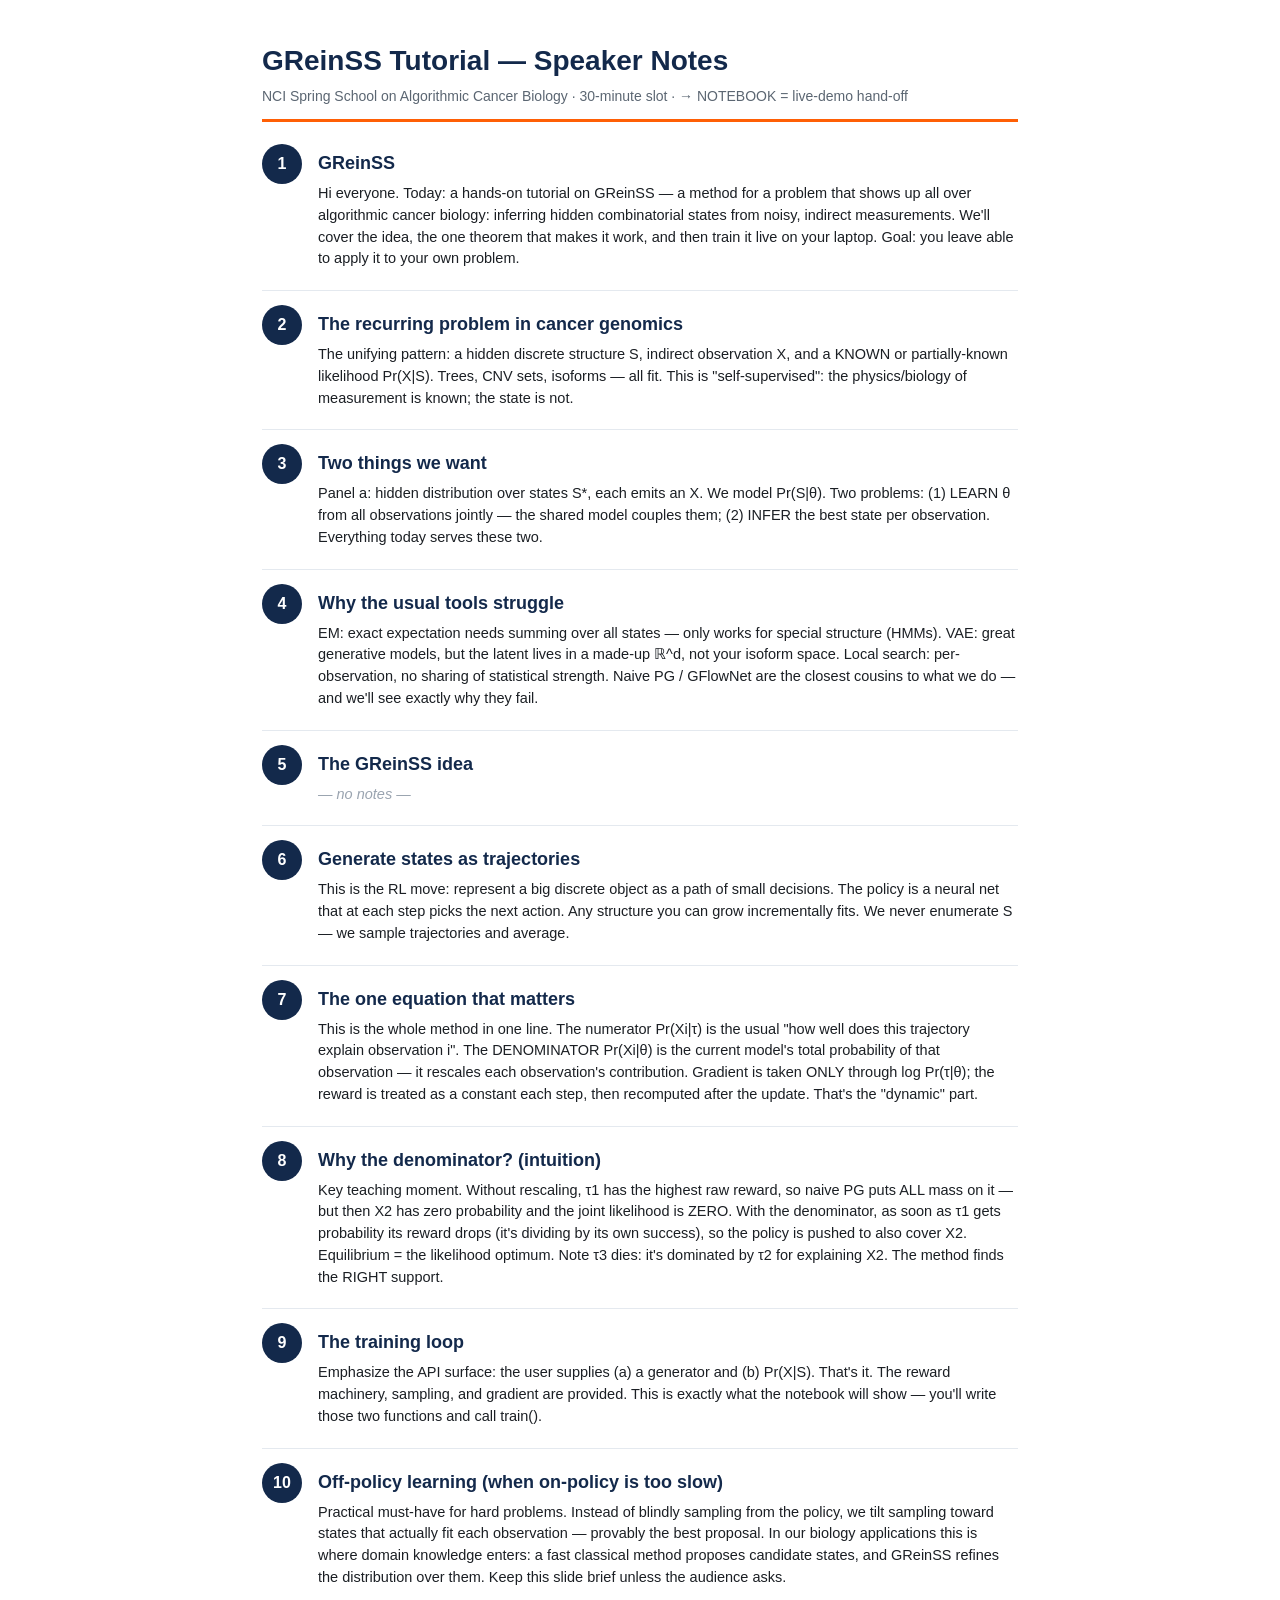
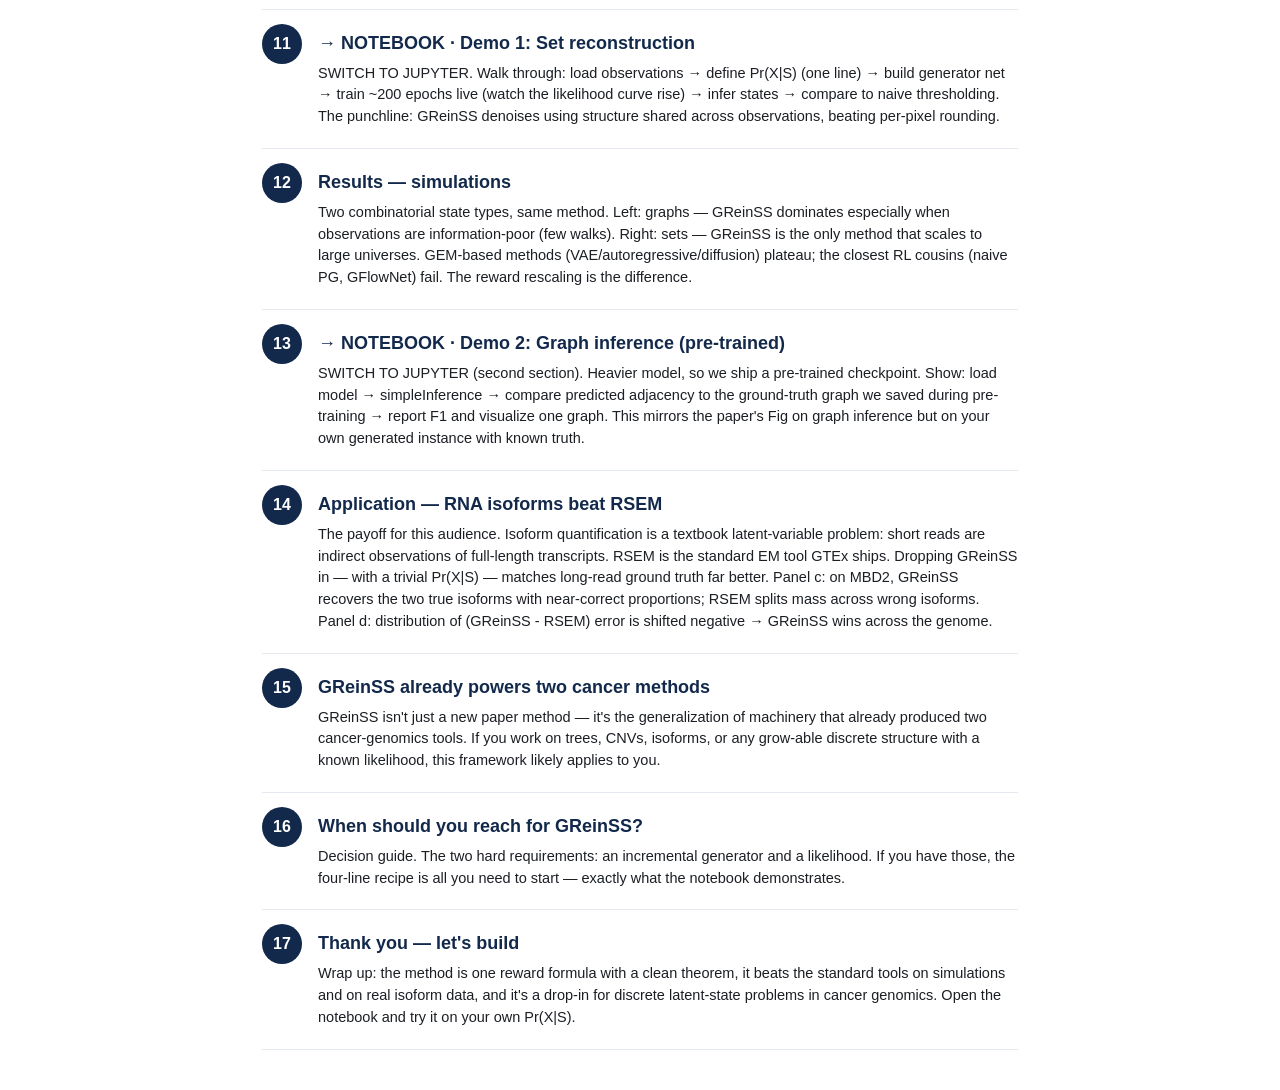
==== speaker-notes.html @ 7a519380 "GReinSS tutorial: slides, live notebook, and handout 30-minute tutorial for the NCI Spring School on" ====
<!doctype html><html lang="en"><head><meta charset="utf-8"><title>GReinSS Tutorial — Speaker Notes</title><style>:root{--blue:#13294B;--orange:#FF5F05;--muted:#5b6672;}*{box-sizing:border-box;}body{font-family:-apple-system,"Helvetica Neue",Arial,sans-serif;color:#1b1f24;max-width:820px;margin:0 auto;padding:40px 32px;line-height:1.5;}header{border-bottom:3px solid var(--orange);margin-bottom:8px;padding-bottom:12px;}header h1{color:var(--blue);margin:0 0 4px;font-size:28px;}header p{color:var(--muted);margin:0;font-size:14px;}.card{display:flex;gap:16px;padding:14px 0;border-bottom:1px solid #e4e9ef;break-inside:avoid;page-break-inside:avoid;}.num{flex:0 0 40px;height:40px;border-radius:50%;background:var(--blue);color:#fff;font-weight:700;display:flex;align-items:center;justify-content:center;}.body h2{color:var(--blue);font-size:18px;margin:6px 0;}.body p{margin:6px 0;font-size:14.5px;}.body p.none{color:#9aa4b0;font-style:italic;}@media print{body{max-width:none;}.num{-webkit-print-color-adjust:exact;print-color-adjust:exact;}}</style></head><body><header><h1>GReinSS Tutorial — Speaker Notes</h1><p>NCI Spring School on Algorithmic Cancer Biology · 30-minute slot · → NOTEBOOK = live-demo hand-off</p></header><section class="card"><div class="num">1</div><div class="body"><h2>GReinSS</h2><p>Hi everyone. Today: a hands-on tutorial on GReinSS — a method for a problem that shows up all over algorithmic cancer biology: inferring hidden combinatorial states from noisy, indirect measurements. We&#x27;ll cover the idea, the one theorem that makes it work, and then train it live on your laptop. Goal: you leave able to apply it to your own problem.</p></div></section><section class="card"><div class="num">2</div><div class="body"><h2>The recurring problem in cancer genomics</h2><p>The unifying pattern: a hidden discrete structure S, indirect observation X, and a KNOWN or partially-known likelihood Pr(X|S). Trees, CNV sets, isoforms — all fit. This is &quot;self-supervised&quot;: the physics/biology of measurement is known; the state is not.</p></div></section><section class="card"><div class="num">3</div><div class="body"><h2>Two things we want</h2><p>Panel a: hidden distribution over states S*, each emits an X. We model Pr(S|θ). Two problems: (1) LEARN θ from all observations jointly — the shared model couples them; (2) INFER the best state per observation. Everything today serves these two.</p></div></section><section class="card"><div class="num">4</div><div class="body"><h2>Why the usual tools struggle</h2><p>EM: exact expectation needs summing over all states — only works for special structure (HMMs). VAE: great generative models, but the latent lives in a made-up ℝ^d, not your isoform space. Local search: per-observation, no sharing of statistical strength. Naive PG / GFlowNet are the closest cousins to what we do — and we&#x27;ll see exactly why they fail.</p></div></section><section class="card"><div class="num">5</div><div class="body"><h2>The GReinSS idea</h2><p class="none">— no notes —</p></div></section><section class="card"><div class="num">6</div><div class="body"><h2>Generate states as trajectories</h2><p>This is the RL move: represent a big discrete object as a path of small decisions. The policy is a neural net that at each step picks the next action. Any structure you can grow incrementally fits. We never enumerate S — we sample trajectories and average.</p></div></section><section class="card"><div class="num">7</div><div class="body"><h2>The one equation that matters</h2><p>This is the whole method in one line. The numerator Pr(Xi|τ) is the usual &quot;how well does this trajectory explain observation i&quot;. The DENOMINATOR Pr(Xi|θ) is the current model&#x27;s total probability of that observation — it rescales each observation&#x27;s contribution. Gradient is taken ONLY through log Pr(τ|θ); the reward is treated as a constant each step, then recomputed after the update. That&#x27;s the &quot;dynamic&quot; part.</p></div></section><section class="card"><div class="num">8</div><div class="body"><h2>Why the denominator? (intuition)</h2><p>Key teaching moment. Without rescaling, τ1 has the highest raw reward, so naive PG puts ALL mass on it — but then X2 has zero probability and the joint likelihood is ZERO. With the denominator, as soon as τ1 gets probability its reward drops (it&#x27;s dividing by its own success), so the policy is pushed to also cover X2. Equilibrium = the likelihood optimum. Note τ3 dies: it&#x27;s dominated by τ2 for explaining X2. The method finds the RIGHT support.</p></div></section><section class="card"><div class="num">9</div><div class="body"><h2>The training loop</h2><p>Emphasize the API surface: the user supplies (a) a generator and (b) Pr(X|S). That&#x27;s it. The reward machinery, sampling, and gradient are provided. This is exactly what the notebook will show — you&#x27;ll write those two functions and call train().</p></div></section><section class="card"><div class="num">10</div><div class="body"><h2>Off-policy learning (when on-policy is too slow)</h2><p>Practical must-have for hard problems. Instead of blindly sampling from the policy, we tilt sampling toward states that actually fit each observation — provably the best proposal. In our biology applications this is where domain knowledge enters: a fast classical method proposes candidate states, and GReinSS refines the distribution over them. Keep this slide brief unless the audience asks.</p></div></section><section class="card"><div class="num">11</div><div class="body"><h2>→ NOTEBOOK · Demo 1: Set reconstruction</h2><p>SWITCH TO JUPYTER. Walk through: load observations → define Pr(X|S) (one line) → build generator net → train ~200 epochs live (watch the likelihood curve rise) → infer states → compare to naive thresholding. The punchline: GReinSS denoises using structure shared across observations, beating per-pixel rounding.</p></div></section><section class="card"><div class="num">12</div><div class="body"><h2>Results — simulations</h2><p>Two combinatorial state types, same method. Left: graphs — GReinSS dominates especially when observations are information-poor (few walks). Right: sets — GReinSS is the only method that scales to large universes. GEM-based methods (VAE/autoregressive/diffusion) plateau; the closest RL cousins (naive PG, GFlowNet) fail. The reward rescaling is the difference.</p></div></section><section class="card"><div class="num">13</div><div class="body"><h2>→ NOTEBOOK · Demo 2: Graph inference (pre-trained)</h2><p>SWITCH TO JUPYTER (second section). Heavier model, so we ship a pre-trained checkpoint. Show: load model → simpleInference → compare predicted adjacency to the ground-truth graph we saved during pre-training → report F1 and visualize one graph. This mirrors the paper&#x27;s Fig on graph inference but on your own generated instance with known truth.</p></div></section><section class="card"><div class="num">14</div><div class="body"><h2>Application — RNA isoforms beat RSEM</h2><p>The payoff for this audience. Isoform quantification is a textbook latent-variable problem: short reads are indirect observations of full-length transcripts. RSEM is the standard EM tool GTEx ships. Dropping GReinSS in — with a trivial Pr(X|S) — matches long-read ground truth far better. Panel c: on MBD2, GReinSS recovers the two true isoforms with near-correct proportions; RSEM splits mass across wrong isoforms. Panel d: distribution of (GReinSS - RSEM) error is shifted negative → GReinSS wins across the genome.</p></div></section><section class="card"><div class="num">15</div><div class="body"><h2>GReinSS already powers two cancer methods</h2><p>GReinSS isn&#x27;t just a new paper method — it&#x27;s the generalization of machinery that already produced two cancer-genomics tools. If you work on trees, CNVs, isoforms, or any grow-able discrete structure with a known likelihood, this framework likely applies to you.</p></div></section><section class="card"><div class="num">16</div><div class="body"><h2>When should you reach for GReinSS?</h2><p>Decision guide. The two hard requirements: an incremental generator and a likelihood. If you have those, the four-line recipe is all you need to start — exactly what the notebook demonstrates.</p></div></section><section class="card"><div class="num">17</div><div class="body"><h2>Thank you — let&#x27;s build</h2><p>Wrap up: the method is one reward formula with a clean theorem, it beats the standard tools on simulations and on real isoform data, and it&#x27;s a drop-in for discrete latent-state problems in cancer genomics. Open the notebook and try it on your own Pr(X|S).</p></div></section></body></html>
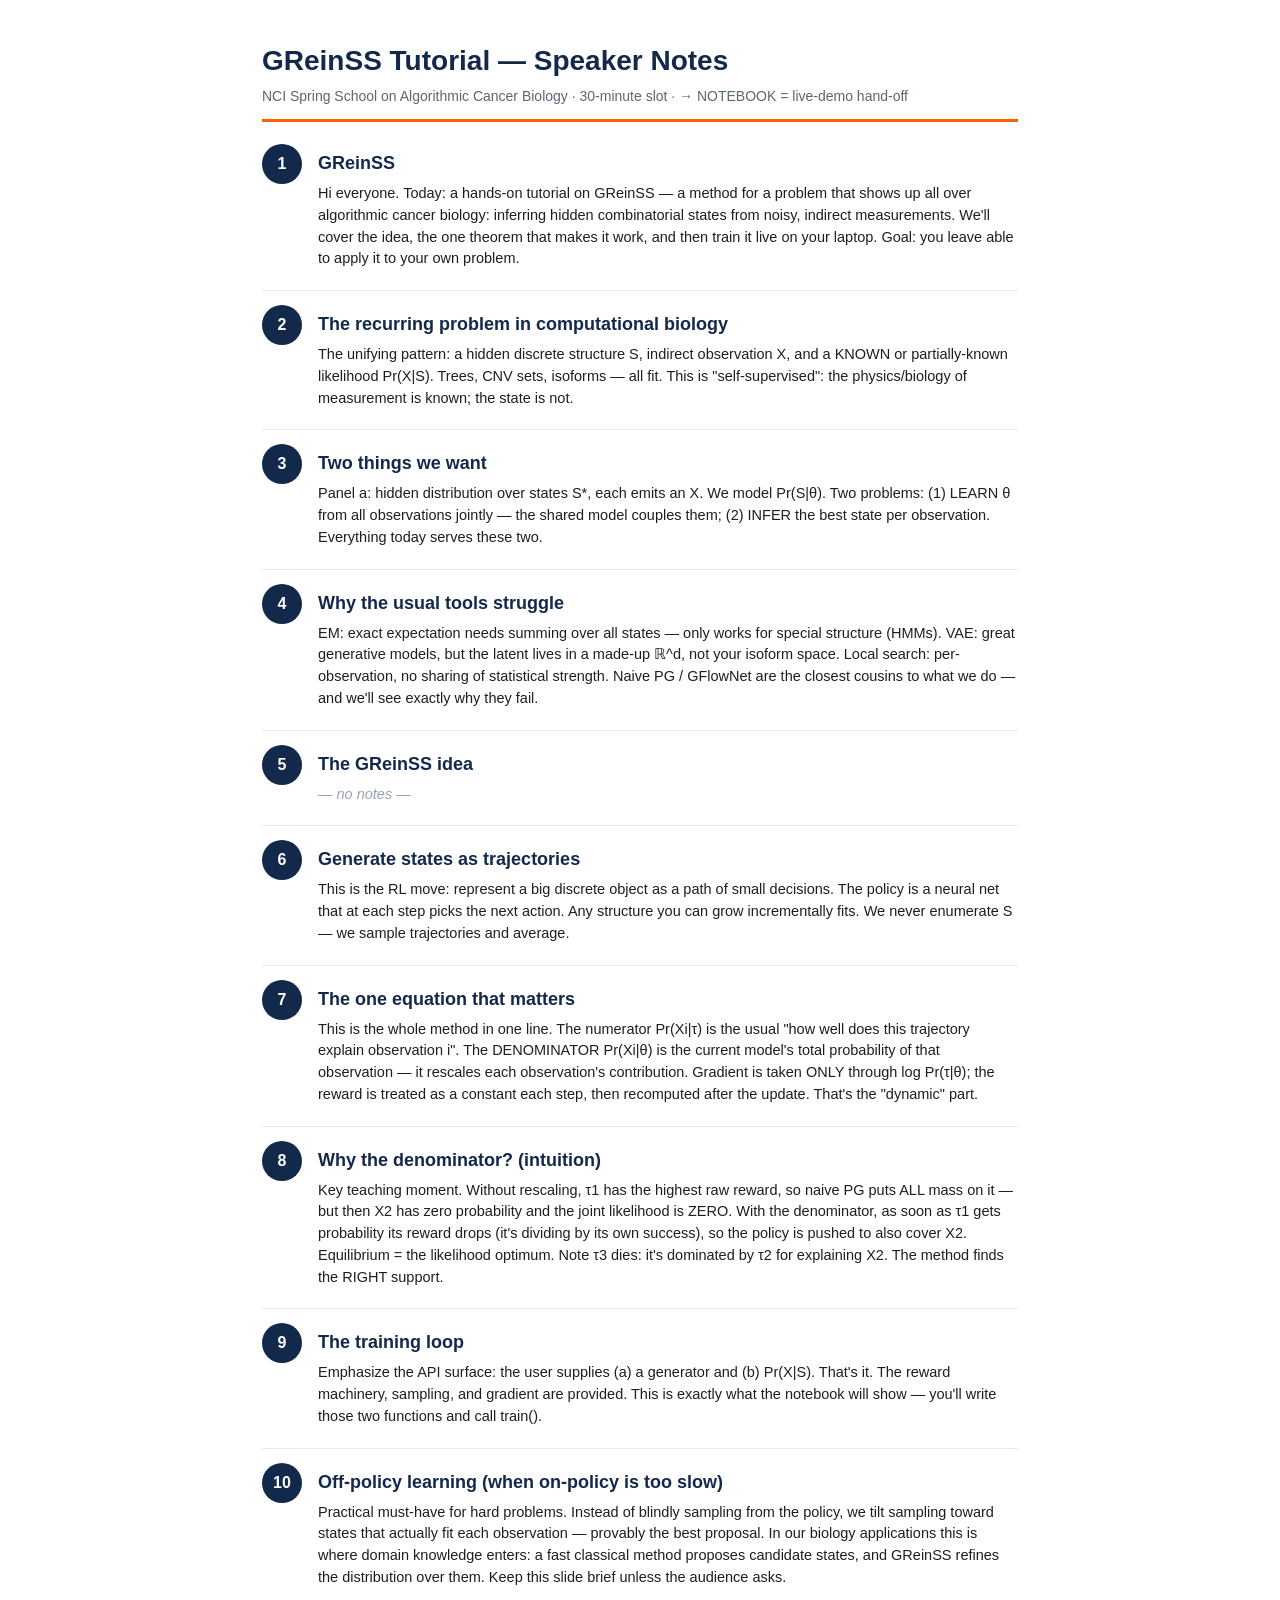
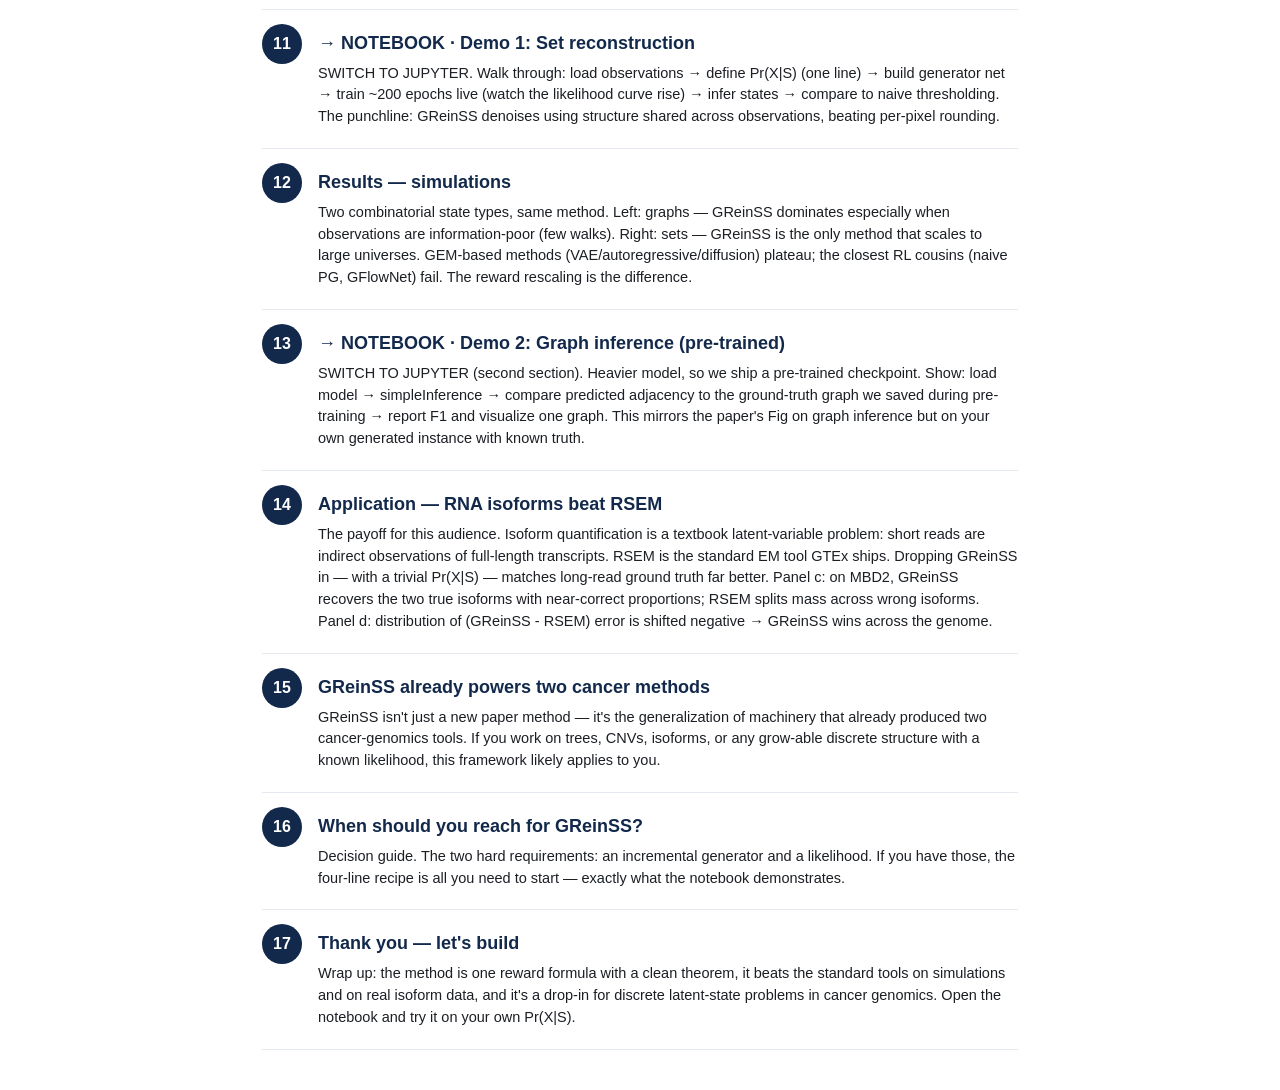
==== commit 3f0b275b: "Reframe slide 2 title: cancer genomics -> computational biology Co-Authored-By: Claude Opus 4.8 (1M " ====
--- a/speaker-notes.html
+++ b/speaker-notes.html
@@ -1 +1 @@
-<!doctype html><html lang="en"><head><meta charset="utf-8"><title>GReinSS Tutorial — Speaker Notes</title><style>:root{--blue:#13294B;--orange:#FF5F05;--muted:#5b6672;}*{box-sizing:border-box;}body{font-family:-apple-system,"Helvetica Neue",Arial,sans-serif;color:#1b1f24;max-width:820px;margin:0 auto;padding:40px 32px;line-height:1.5;}header{border-bottom:3px solid var(--orange);margin-bottom:8px;padding-bottom:12px;}header h1{color:var(--blue);margin:0 0 4px;font-size:28px;}header p{color:var(--muted);margin:0;font-size:14px;}.card{display:flex;gap:16px;padding:14px 0;border-bottom:1px solid #e4e9ef;break-inside:avoid;page-break-inside:avoid;}.num{flex:0 0 40px;height:40px;border-radius:50%;background:var(--blue);color:#fff;font-weight:700;display:flex;align-items:center;justify-content:center;}.body h2{color:var(--blue);font-size:18px;margin:6px 0;}.body p{margin:6px 0;font-size:14.5px;}.body p.none{color:#9aa4b0;font-style:italic;}@media print{body{max-width:none;}.num{-webkit-print-color-adjust:exact;print-color-adjust:exact;}}</style></head><body><header><h1>GReinSS Tutorial — Speaker Notes</h1><p>NCI Spring School on Algorithmic Cancer Biology · 30-minute slot · → NOTEBOOK = live-demo hand-off</p></header><section class="card"><div class="num">1</div><div class="body"><h2>GReinSS</h2><p>Hi everyone. Today: a hands-on tutorial on GReinSS — a method for a problem that shows up all over algorithmic cancer biology: inferring hidden combinatorial states from noisy, indirect measurements. We&#x27;ll cover the idea, the one theorem that makes it work, and then train it live on your laptop. Goal: you leave able to apply it to your own problem.</p></div></section><section class="card"><div class="num">2</div><div class="body"><h2>The recurring problem in cancer genomics</h2><p>The unifying pattern: a hidden discrete structure S, indirect observation X, and a KNOWN or partially-known likelihood Pr(X|S). Trees, CNV sets, isoforms — all fit. This is &quot;self-supervised&quot;: the physics/biology of measurement is known; the state is not.</p></div></section><section class="card"><div class="num">3</div><div class="body"><h2>Two things we want</h2><p>Panel a: hidden distribution over states S*, each emits an X. We model Pr(S|θ). Two problems: (1) LEARN θ from all observations jointly — the shared model couples them; (2) INFER the best state per observation. Everything today serves these two.</p></div></section><section class="card"><div class="num">4</div><div class="body"><h2>Why the usual tools struggle</h2><p>EM: exact expectation needs summing over all states — only works for special structure (HMMs). VAE: great generative models, but the latent lives in a made-up ℝ^d, not your isoform space. Local search: per-observation, no sharing of statistical strength. Naive PG / GFlowNet are the closest cousins to what we do — and we&#x27;ll see exactly why they fail.</p></div></section><section class="card"><div class="num">5</div><div class="body"><h2>The GReinSS idea</h2><p class="none">— no notes —</p></div></section><section class="card"><div class="num">6</div><div class="body"><h2>Generate states as trajectories</h2><p>This is the RL move: represent a big discrete object as a path of small decisions. The policy is a neural net that at each step picks the next action. Any structure you can grow incrementally fits. We never enumerate S — we sample trajectories and average.</p></div></section><section class="card"><div class="num">7</div><div class="body"><h2>The one equation that matters</h2><p>This is the whole method in one line. The numerator Pr(Xi|τ) is the usual &quot;how well does this trajectory explain observation i&quot;. The DENOMINATOR Pr(Xi|θ) is the current model&#x27;s total probability of that observation — it rescales each observation&#x27;s contribution. Gradient is taken ONLY through log Pr(τ|θ); the reward is treated as a constant each step, then recomputed after the update. That&#x27;s the &quot;dynamic&quot; part.</p></div></section><section class="card"><div class="num">8</div><div class="body"><h2>Why the denominator? (intuition)</h2><p>Key teaching moment. Without rescaling, τ1 has the highest raw reward, so naive PG puts ALL mass on it — but then X2 has zero probability and the joint likelihood is ZERO. With the denominator, as soon as τ1 gets probability its reward drops (it&#x27;s dividing by its own success), so the policy is pushed to also cover X2. Equilibrium = the likelihood optimum. Note τ3 dies: it&#x27;s dominated by τ2 for explaining X2. The method finds the RIGHT support.</p></div></section><section class="card"><div class="num">9</div><div class="body"><h2>The training loop</h2><p>Emphasize the API surface: the user supplies (a) a generator and (b) Pr(X|S). That&#x27;s it. The reward machinery, sampling, and gradient are provided. This is exactly what the notebook will show — you&#x27;ll write those two functions and call train().</p></div></section><section class="card"><div class="num">10</div><div class="body"><h2>Off-policy learning (when on-policy is too slow)</h2><p>Practical must-have for hard problems. Instead of blindly sampling from the policy, we tilt sampling toward states that actually fit each observation — provably the best proposal. In our biology applications this is where domain knowledge enters: a fast classical method proposes candidate states, and GReinSS refines the distribution over them. Keep this slide brief unless the audience asks.</p></div></section><section class="card"><div class="num">11</div><div class="body"><h2>→ NOTEBOOK · Demo 1: Set reconstruction</h2><p>SWITCH TO JUPYTER. Walk through: load observations → define Pr(X|S) (one line) → build generator net → train ~200 epochs live (watch the likelihood curve rise) → infer states → compare to naive thresholding. The punchline: GReinSS denoises using structure shared across observations, beating per-pixel rounding.</p></div></section><section class="card"><div class="num">12</div><div class="body"><h2>Results — simulations</h2><p>Two combinatorial state types, same method. Left: graphs — GReinSS dominates especially when observations are information-poor (few walks). Right: sets — GReinSS is the only method that scales to large universes. GEM-based methods (VAE/autoregressive/diffusion) plateau; the closest RL cousins (naive PG, GFlowNet) fail. The reward rescaling is the difference.</p></div></section><section class="card"><div class="num">13</div><div class="body"><h2>→ NOTEBOOK · Demo 2: Graph inference (pre-trained)</h2><p>SWITCH TO JUPYTER (second section). Heavier model, so we ship a pre-trained checkpoint. Show: load model → simpleInference → compare predicted adjacency to the ground-truth graph we saved during pre-training → report F1 and visualize one graph. This mirrors the paper&#x27;s Fig on graph inference but on your own generated instance with known truth.</p></div></section><section class="card"><div class="num">14</div><div class="body"><h2>Application — RNA isoforms beat RSEM</h2><p>The payoff for this audience. Isoform quantification is a textbook latent-variable problem: short reads are indirect observations of full-length transcripts. RSEM is the standard EM tool GTEx ships. Dropping GReinSS in — with a trivial Pr(X|S) — matches long-read ground truth far better. Panel c: on MBD2, GReinSS recovers the two true isoforms with near-correct proportions; RSEM splits mass across wrong isoforms. Panel d: distribution of (GReinSS - RSEM) error is shifted negative → GReinSS wins across the genome.</p></div></section><section class="card"><div class="num">15</div><div class="body"><h2>GReinSS already powers two cancer methods</h2><p>GReinSS isn&#x27;t just a new paper method — it&#x27;s the generalization of machinery that already produced two cancer-genomics tools. If you work on trees, CNVs, isoforms, or any grow-able discrete structure with a known likelihood, this framework likely applies to you.</p></div></section><section class="card"><div class="num">16</div><div class="body"><h2>When should you reach for GReinSS?</h2><p>Decision guide. The two hard requirements: an incremental generator and a likelihood. If you have those, the four-line recipe is all you need to start — exactly what the notebook demonstrates.</p></div></section><section class="card"><div class="num">17</div><div class="body"><h2>Thank you — let&#x27;s build</h2><p>Wrap up: the method is one reward formula with a clean theorem, it beats the standard tools on simulations and on real isoform data, and it&#x27;s a drop-in for discrete latent-state problems in cancer genomics. Open the notebook and try it on your own Pr(X|S).</p></div></section></body></html>+<!doctype html><html lang="en"><head><meta charset="utf-8"><title>GReinSS Tutorial — Speaker Notes</title><style>:root{--blue:#13294B;--orange:#FF5F05;--muted:#5b6672;}*{box-sizing:border-box;}body{font-family:-apple-system,"Helvetica Neue",Arial,sans-serif;color:#1b1f24;max-width:820px;margin:0 auto;padding:40px 32px;line-height:1.5;}header{border-bottom:3px solid var(--orange);margin-bottom:8px;padding-bottom:12px;}header h1{color:var(--blue);margin:0 0 4px;font-size:28px;}header p{color:var(--muted);margin:0;font-size:14px;}.card{display:flex;gap:16px;padding:14px 0;border-bottom:1px solid #e4e9ef;break-inside:avoid;page-break-inside:avoid;}.num{flex:0 0 40px;height:40px;border-radius:50%;background:var(--blue);color:#fff;font-weight:700;display:flex;align-items:center;justify-content:center;}.body h2{color:var(--blue);font-size:18px;margin:6px 0;}.body p{margin:6px 0;font-size:14.5px;}.body p.none{color:#9aa4b0;font-style:italic;}@media print{body{max-width:none;}.num{-webkit-print-color-adjust:exact;print-color-adjust:exact;}}</style></head><body><header><h1>GReinSS Tutorial — Speaker Notes</h1><p>NCI Spring School on Algorithmic Cancer Biology · 30-minute slot · → NOTEBOOK = live-demo hand-off</p></header><section class="card"><div class="num">1</div><div class="body"><h2>GReinSS</h2><p>Hi everyone. Today: a hands-on tutorial on GReinSS — a method for a problem that shows up all over algorithmic cancer biology: inferring hidden combinatorial states from noisy, indirect measurements. We&#x27;ll cover the idea, the one theorem that makes it work, and then train it live on your laptop. Goal: you leave able to apply it to your own problem.</p></div></section><section class="card"><div class="num">2</div><div class="body"><h2>The recurring problem in computational biology</h2><p>The unifying pattern: a hidden discrete structure S, indirect observation X, and a KNOWN or partially-known likelihood Pr(X|S). Trees, CNV sets, isoforms — all fit. This is &quot;self-supervised&quot;: the physics/biology of measurement is known; the state is not.</p></div></section><section class="card"><div class="num">3</div><div class="body"><h2>Two things we want</h2><p>Panel a: hidden distribution over states S*, each emits an X. We model Pr(S|θ). Two problems: (1) LEARN θ from all observations jointly — the shared model couples them; (2) INFER the best state per observation. Everything today serves these two.</p></div></section><section class="card"><div class="num">4</div><div class="body"><h2>Why the usual tools struggle</h2><p>EM: exact expectation needs summing over all states — only works for special structure (HMMs). VAE: great generative models, but the latent lives in a made-up ℝ^d, not your isoform space. Local search: per-observation, no sharing of statistical strength. Naive PG / GFlowNet are the closest cousins to what we do — and we&#x27;ll see exactly why they fail.</p></div></section><section class="card"><div class="num">5</div><div class="body"><h2>The GReinSS idea</h2><p class="none">— no notes —</p></div></section><section class="card"><div class="num">6</div><div class="body"><h2>Generate states as trajectories</h2><p>This is the RL move: represent a big discrete object as a path of small decisions. The policy is a neural net that at each step picks the next action. Any structure you can grow incrementally fits. We never enumerate S — we sample trajectories and average.</p></div></section><section class="card"><div class="num">7</div><div class="body"><h2>The one equation that matters</h2><p>This is the whole method in one line. The numerator Pr(Xi|τ) is the usual &quot;how well does this trajectory explain observation i&quot;. The DENOMINATOR Pr(Xi|θ) is the current model&#x27;s total probability of that observation — it rescales each observation&#x27;s contribution. Gradient is taken ONLY through log Pr(τ|θ); the reward is treated as a constant each step, then recomputed after the update. That&#x27;s the &quot;dynamic&quot; part.</p></div></section><section class="card"><div class="num">8</div><div class="body"><h2>Why the denominator? (intuition)</h2><p>Key teaching moment. Without rescaling, τ1 has the highest raw reward, so naive PG puts ALL mass on it — but then X2 has zero probability and the joint likelihood is ZERO. With the denominator, as soon as τ1 gets probability its reward drops (it&#x27;s dividing by its own success), so the policy is pushed to also cover X2. Equilibrium = the likelihood optimum. Note τ3 dies: it&#x27;s dominated by τ2 for explaining X2. The method finds the RIGHT support.</p></div></section><section class="card"><div class="num">9</div><div class="body"><h2>The training loop</h2><p>Emphasize the API surface: the user supplies (a) a generator and (b) Pr(X|S). That&#x27;s it. The reward machinery, sampling, and gradient are provided. This is exactly what the notebook will show — you&#x27;ll write those two functions and call train().</p></div></section><section class="card"><div class="num">10</div><div class="body"><h2>Off-policy learning (when on-policy is too slow)</h2><p>Practical must-have for hard problems. Instead of blindly sampling from the policy, we tilt sampling toward states that actually fit each observation — provably the best proposal. In our biology applications this is where domain knowledge enters: a fast classical method proposes candidate states, and GReinSS refines the distribution over them. Keep this slide brief unless the audience asks.</p></div></section><section class="card"><div class="num">11</div><div class="body"><h2>→ NOTEBOOK · Demo 1: Set reconstruction</h2><p>SWITCH TO JUPYTER. Walk through: load observations → define Pr(X|S) (one line) → build generator net → train ~200 epochs live (watch the likelihood curve rise) → infer states → compare to naive thresholding. The punchline: GReinSS denoises using structure shared across observations, beating per-pixel rounding.</p></div></section><section class="card"><div class="num">12</div><div class="body"><h2>Results — simulations</h2><p>Two combinatorial state types, same method. Left: graphs — GReinSS dominates especially when observations are information-poor (few walks). Right: sets — GReinSS is the only method that scales to large universes. GEM-based methods (VAE/autoregressive/diffusion) plateau; the closest RL cousins (naive PG, GFlowNet) fail. The reward rescaling is the difference.</p></div></section><section class="card"><div class="num">13</div><div class="body"><h2>→ NOTEBOOK · Demo 2: Graph inference (pre-trained)</h2><p>SWITCH TO JUPYTER (second section). Heavier model, so we ship a pre-trained checkpoint. Show: load model → simpleInference → compare predicted adjacency to the ground-truth graph we saved during pre-training → report F1 and visualize one graph. This mirrors the paper&#x27;s Fig on graph inference but on your own generated instance with known truth.</p></div></section><section class="card"><div class="num">14</div><div class="body"><h2>Application — RNA isoforms beat RSEM</h2><p>The payoff for this audience. Isoform quantification is a textbook latent-variable problem: short reads are indirect observations of full-length transcripts. RSEM is the standard EM tool GTEx ships. Dropping GReinSS in — with a trivial Pr(X|S) — matches long-read ground truth far better. Panel c: on MBD2, GReinSS recovers the two true isoforms with near-correct proportions; RSEM splits mass across wrong isoforms. Panel d: distribution of (GReinSS - RSEM) error is shifted negative → GReinSS wins across the genome.</p></div></section><section class="card"><div class="num">15</div><div class="body"><h2>GReinSS already powers two cancer methods</h2><p>GReinSS isn&#x27;t just a new paper method — it&#x27;s the generalization of machinery that already produced two cancer-genomics tools. If you work on trees, CNVs, isoforms, or any grow-able discrete structure with a known likelihood, this framework likely applies to you.</p></div></section><section class="card"><div class="num">16</div><div class="body"><h2>When should you reach for GReinSS?</h2><p>Decision guide. The two hard requirements: an incremental generator and a likelihood. If you have those, the four-line recipe is all you need to start — exactly what the notebook demonstrates.</p></div></section><section class="card"><div class="num">17</div><div class="body"><h2>Thank you — let&#x27;s build</h2><p>Wrap up: the method is one reward formula with a clean theorem, it beats the standard tools on simulations and on real isoform data, and it&#x27;s a drop-in for discrete latent-state problems in cancer genomics. Open the notebook and try it on your own Pr(X|S).</p></div></section></body></html>
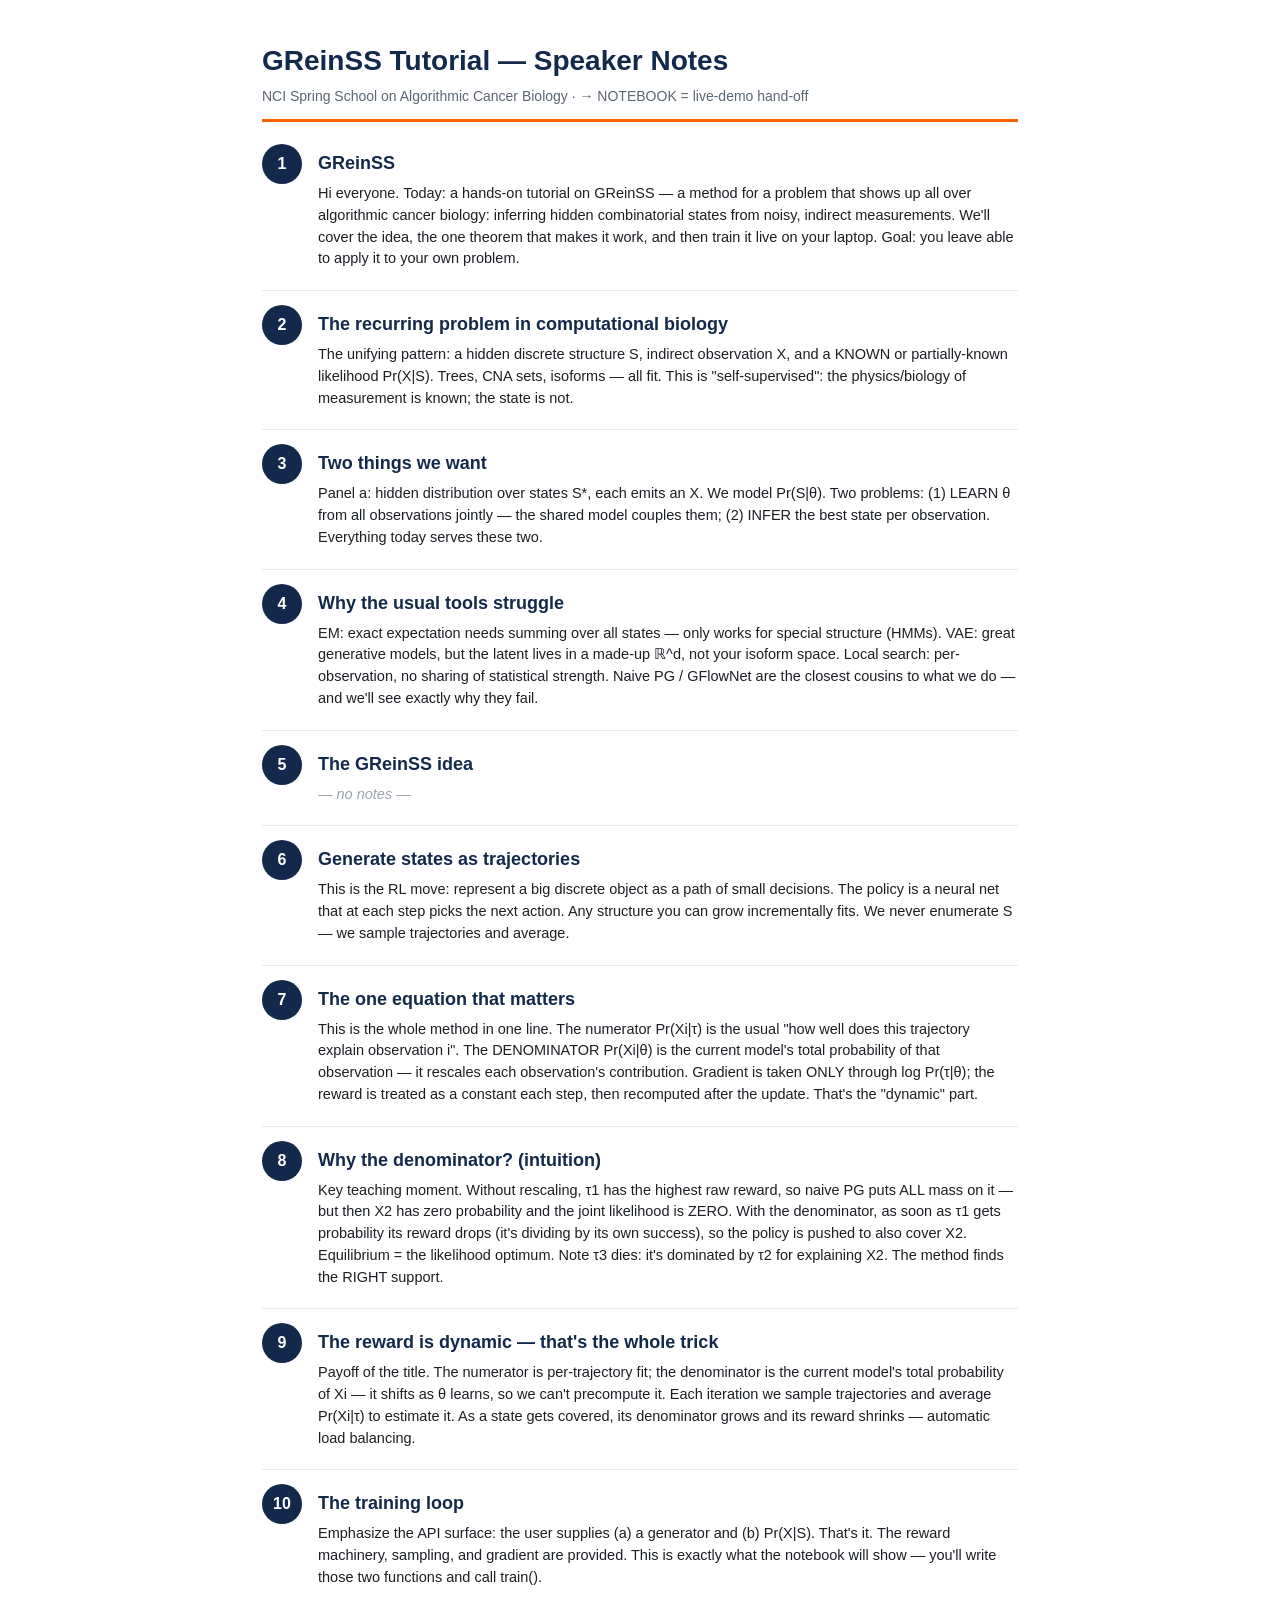
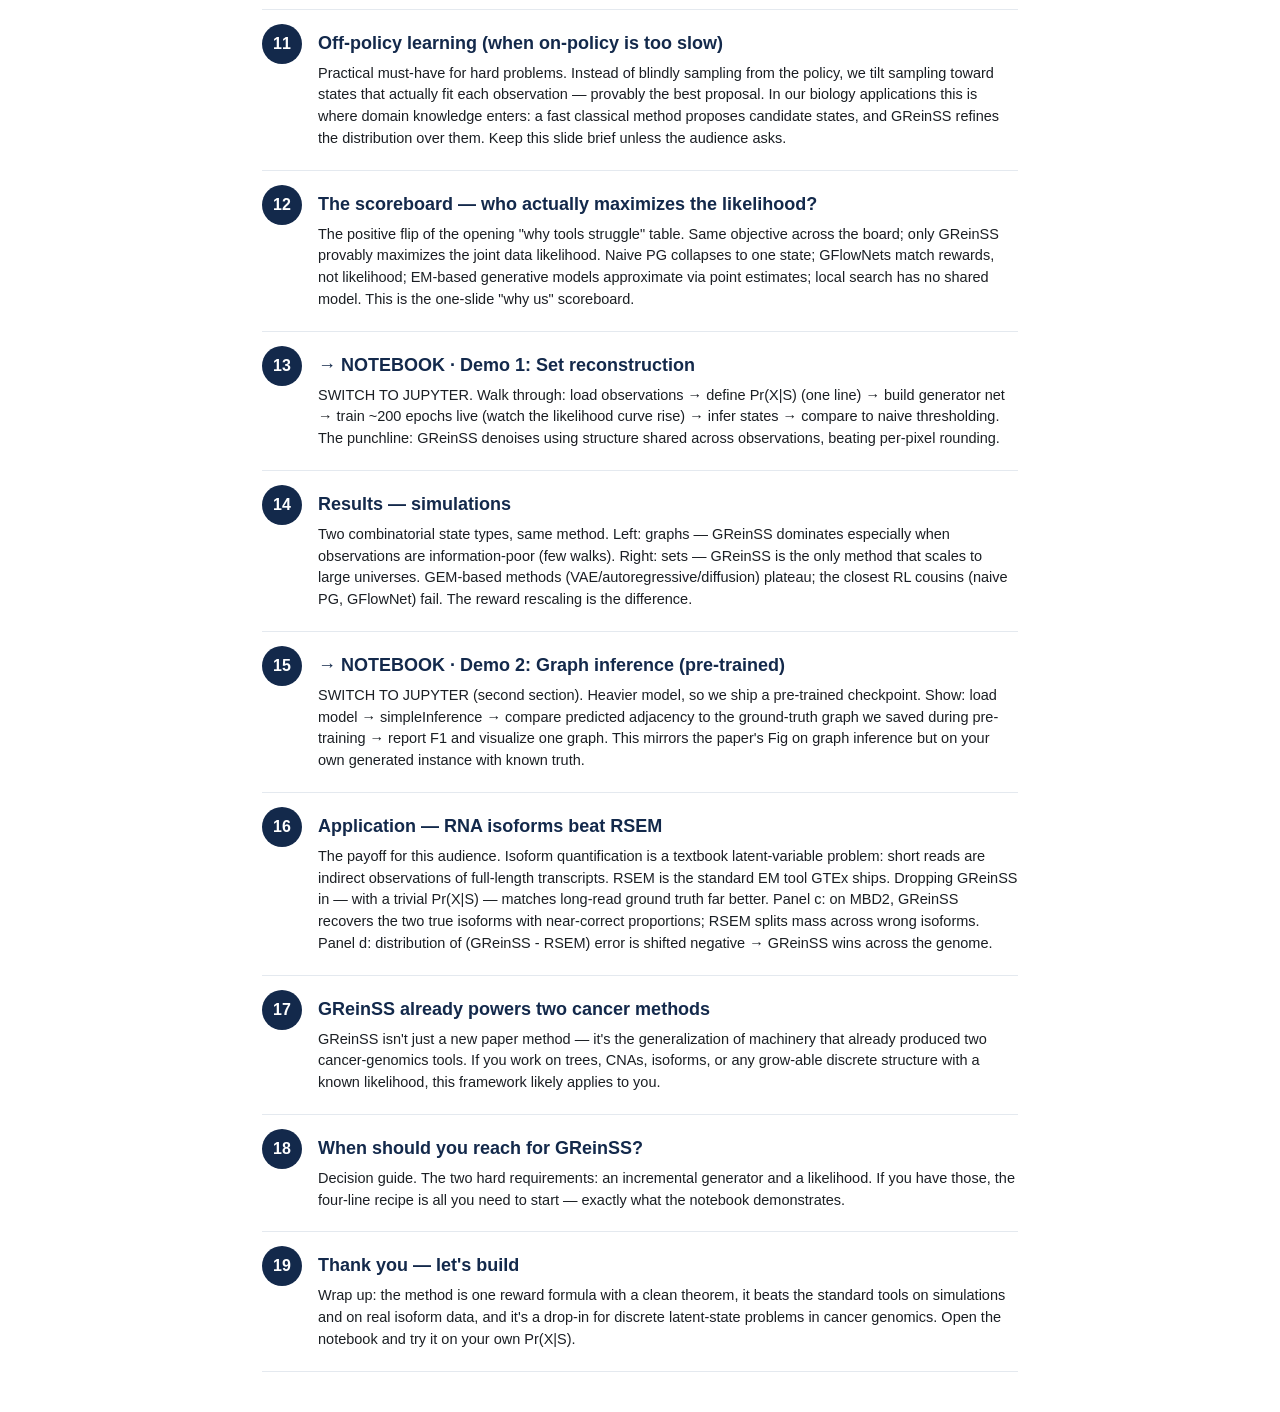
==== commit 20a5748f: "Slides: refine deck, add domain illustrations, justfile build - Add trajectory build-up + plate-diag" ====
--- a/speaker-notes.html
+++ b/speaker-notes.html
@@ -1 +1 @@
-<!doctype html><html lang="en"><head><meta charset="utf-8"><title>GReinSS Tutorial — Speaker Notes</title><style>:root{--blue:#13294B;--orange:#FF5F05;--muted:#5b6672;}*{box-sizing:border-box;}body{font-family:-apple-system,"Helvetica Neue",Arial,sans-serif;color:#1b1f24;max-width:820px;margin:0 auto;padding:40px 32px;line-height:1.5;}header{border-bottom:3px solid var(--orange);margin-bottom:8px;padding-bottom:12px;}header h1{color:var(--blue);margin:0 0 4px;font-size:28px;}header p{color:var(--muted);margin:0;font-size:14px;}.card{display:flex;gap:16px;padding:14px 0;border-bottom:1px solid #e4e9ef;break-inside:avoid;page-break-inside:avoid;}.num{flex:0 0 40px;height:40px;border-radius:50%;background:var(--blue);color:#fff;font-weight:700;display:flex;align-items:center;justify-content:center;}.body h2{color:var(--blue);font-size:18px;margin:6px 0;}.body p{margin:6px 0;font-size:14.5px;}.body p.none{color:#9aa4b0;font-style:italic;}@media print{body{max-width:none;}.num{-webkit-print-color-adjust:exact;print-color-adjust:exact;}}</style></head><body><header><h1>GReinSS Tutorial — Speaker Notes</h1><p>NCI Spring School on Algorithmic Cancer Biology · 30-minute slot · → NOTEBOOK = live-demo hand-off</p></header><section class="card"><div class="num">1</div><div class="body"><h2>GReinSS</h2><p>Hi everyone. Today: a hands-on tutorial on GReinSS — a method for a problem that shows up all over algorithmic cancer biology: inferring hidden combinatorial states from noisy, indirect measurements. We&#x27;ll cover the idea, the one theorem that makes it work, and then train it live on your laptop. Goal: you leave able to apply it to your own problem.</p></div></section><section class="card"><div class="num">2</div><div class="body"><h2>The recurring problem in computational biology</h2><p>The unifying pattern: a hidden discrete structure S, indirect observation X, and a KNOWN or partially-known likelihood Pr(X|S). Trees, CNV sets, isoforms — all fit. This is &quot;self-supervised&quot;: the physics/biology of measurement is known; the state is not.</p></div></section><section class="card"><div class="num">3</div><div class="body"><h2>Two things we want</h2><p>Panel a: hidden distribution over states S*, each emits an X. We model Pr(S|θ). Two problems: (1) LEARN θ from all observations jointly — the shared model couples them; (2) INFER the best state per observation. Everything today serves these two.</p></div></section><section class="card"><div class="num">4</div><div class="body"><h2>Why the usual tools struggle</h2><p>EM: exact expectation needs summing over all states — only works for special structure (HMMs). VAE: great generative models, but the latent lives in a made-up ℝ^d, not your isoform space. Local search: per-observation, no sharing of statistical strength. Naive PG / GFlowNet are the closest cousins to what we do — and we&#x27;ll see exactly why they fail.</p></div></section><section class="card"><div class="num">5</div><div class="body"><h2>The GReinSS idea</h2><p class="none">— no notes —</p></div></section><section class="card"><div class="num">6</div><div class="body"><h2>Generate states as trajectories</h2><p>This is the RL move: represent a big discrete object as a path of small decisions. The policy is a neural net that at each step picks the next action. Any structure you can grow incrementally fits. We never enumerate S — we sample trajectories and average.</p></div></section><section class="card"><div class="num">7</div><div class="body"><h2>The one equation that matters</h2><p>This is the whole method in one line. The numerator Pr(Xi|τ) is the usual &quot;how well does this trajectory explain observation i&quot;. The DENOMINATOR Pr(Xi|θ) is the current model&#x27;s total probability of that observation — it rescales each observation&#x27;s contribution. Gradient is taken ONLY through log Pr(τ|θ); the reward is treated as a constant each step, then recomputed after the update. That&#x27;s the &quot;dynamic&quot; part.</p></div></section><section class="card"><div class="num">8</div><div class="body"><h2>Why the denominator? (intuition)</h2><p>Key teaching moment. Without rescaling, τ1 has the highest raw reward, so naive PG puts ALL mass on it — but then X2 has zero probability and the joint likelihood is ZERO. With the denominator, as soon as τ1 gets probability its reward drops (it&#x27;s dividing by its own success), so the policy is pushed to also cover X2. Equilibrium = the likelihood optimum. Note τ3 dies: it&#x27;s dominated by τ2 for explaining X2. The method finds the RIGHT support.</p></div></section><section class="card"><div class="num">9</div><div class="body"><h2>The training loop</h2><p>Emphasize the API surface: the user supplies (a) a generator and (b) Pr(X|S). That&#x27;s it. The reward machinery, sampling, and gradient are provided. This is exactly what the notebook will show — you&#x27;ll write those two functions and call train().</p></div></section><section class="card"><div class="num">10</div><div class="body"><h2>Off-policy learning (when on-policy is too slow)</h2><p>Practical must-have for hard problems. Instead of blindly sampling from the policy, we tilt sampling toward states that actually fit each observation — provably the best proposal. In our biology applications this is where domain knowledge enters: a fast classical method proposes candidate states, and GReinSS refines the distribution over them. Keep this slide brief unless the audience asks.</p></div></section><section class="card"><div class="num">11</div><div class="body"><h2>→ NOTEBOOK · Demo 1: Set reconstruction</h2><p>SWITCH TO JUPYTER. Walk through: load observations → define Pr(X|S) (one line) → build generator net → train ~200 epochs live (watch the likelihood curve rise) → infer states → compare to naive thresholding. The punchline: GReinSS denoises using structure shared across observations, beating per-pixel rounding.</p></div></section><section class="card"><div class="num">12</div><div class="body"><h2>Results — simulations</h2><p>Two combinatorial state types, same method. Left: graphs — GReinSS dominates especially when observations are information-poor (few walks). Right: sets — GReinSS is the only method that scales to large universes. GEM-based methods (VAE/autoregressive/diffusion) plateau; the closest RL cousins (naive PG, GFlowNet) fail. The reward rescaling is the difference.</p></div></section><section class="card"><div class="num">13</div><div class="body"><h2>→ NOTEBOOK · Demo 2: Graph inference (pre-trained)</h2><p>SWITCH TO JUPYTER (second section). Heavier model, so we ship a pre-trained checkpoint. Show: load model → simpleInference → compare predicted adjacency to the ground-truth graph we saved during pre-training → report F1 and visualize one graph. This mirrors the paper&#x27;s Fig on graph inference but on your own generated instance with known truth.</p></div></section><section class="card"><div class="num">14</div><div class="body"><h2>Application — RNA isoforms beat RSEM</h2><p>The payoff for this audience. Isoform quantification is a textbook latent-variable problem: short reads are indirect observations of full-length transcripts. RSEM is the standard EM tool GTEx ships. Dropping GReinSS in — with a trivial Pr(X|S) — matches long-read ground truth far better. Panel c: on MBD2, GReinSS recovers the two true isoforms with near-correct proportions; RSEM splits mass across wrong isoforms. Panel d: distribution of (GReinSS - RSEM) error is shifted negative → GReinSS wins across the genome.</p></div></section><section class="card"><div class="num">15</div><div class="body"><h2>GReinSS already powers two cancer methods</h2><p>GReinSS isn&#x27;t just a new paper method — it&#x27;s the generalization of machinery that already produced two cancer-genomics tools. If you work on trees, CNVs, isoforms, or any grow-able discrete structure with a known likelihood, this framework likely applies to you.</p></div></section><section class="card"><div class="num">16</div><div class="body"><h2>When should you reach for GReinSS?</h2><p>Decision guide. The two hard requirements: an incremental generator and a likelihood. If you have those, the four-line recipe is all you need to start — exactly what the notebook demonstrates.</p></div></section><section class="card"><div class="num">17</div><div class="body"><h2>Thank you — let&#x27;s build</h2><p>Wrap up: the method is one reward formula with a clean theorem, it beats the standard tools on simulations and on real isoform data, and it&#x27;s a drop-in for discrete latent-state problems in cancer genomics. Open the notebook and try it on your own Pr(X|S).</p></div></section></body></html>+<!doctype html><html lang="en"><head><meta charset="utf-8"><title>GReinSS Tutorial — Speaker Notes</title><style>:root{--blue:#13294B;--orange:#FF5F05;--muted:#5b6672;}*{box-sizing:border-box;}body{font-family:-apple-system,"Helvetica Neue",Arial,sans-serif;color:#1b1f24;max-width:820px;margin:0 auto;padding:40px 32px;line-height:1.5;}header{border-bottom:3px solid var(--orange);margin-bottom:8px;padding-bottom:12px;}header h1{color:var(--blue);margin:0 0 4px;font-size:28px;}header p{color:var(--muted);margin:0;font-size:14px;}.card{display:flex;gap:16px;padding:14px 0;border-bottom:1px solid #e4e9ef;break-inside:avoid;page-break-inside:avoid;}.num{flex:0 0 40px;height:40px;border-radius:50%;background:var(--blue);color:#fff;font-weight:700;display:flex;align-items:center;justify-content:center;}.body h2{color:var(--blue);font-size:18px;margin:6px 0;}.body p{margin:6px 0;font-size:14.5px;}.body p.none{color:#9aa4b0;font-style:italic;}@media print{body{max-width:none;}.num{-webkit-print-color-adjust:exact;print-color-adjust:exact;}}</style></head><body><header><h1>GReinSS Tutorial — Speaker Notes</h1><p>NCI Spring School on Algorithmic Cancer Biology · → NOTEBOOK = live-demo hand-off</p></header><section class="card"><div class="num">1</div><div class="body"><h2>GReinSS</h2><p>Hi everyone. Today: a hands-on tutorial on GReinSS — a method for a problem that shows up all over algorithmic cancer biology: inferring hidden combinatorial states from noisy, indirect measurements. We&#x27;ll cover the idea, the one theorem that makes it work, and then train it live on your laptop. Goal: you leave able to apply it to your own problem.</p></div></section><section class="card"><div class="num">2</div><div class="body"><h2>The recurring problem in computational biology</h2><p>The unifying pattern: a hidden discrete structure S, indirect observation X, and a KNOWN or partially-known likelihood Pr(X|S). Trees, CNA sets, isoforms — all fit. This is &quot;self-supervised&quot;: the physics/biology of measurement is known; the state is not.</p></div></section><section class="card"><div class="num">3</div><div class="body"><h2>Two things we want</h2><p>Panel a: hidden distribution over states S*, each emits an X. We model Pr(S|θ). Two problems: (1) LEARN θ from all observations jointly — the shared model couples them; (2) INFER the best state per observation. Everything today serves these two.</p></div></section><section class="card"><div class="num">4</div><div class="body"><h2>Why the usual tools struggle</h2><p>EM: exact expectation needs summing over all states — only works for special structure (HMMs). VAE: great generative models, but the latent lives in a made-up ℝ^d, not your isoform space. Local search: per-observation, no sharing of statistical strength. Naive PG / GFlowNet are the closest cousins to what we do — and we&#x27;ll see exactly why they fail.</p></div></section><section class="card"><div class="num">5</div><div class="body"><h2>The GReinSS idea</h2><p class="none">— no notes —</p></div></section><section class="card"><div class="num">6</div><div class="body"><h2>Generate states as trajectories</h2><p>This is the RL move: represent a big discrete object as a path of small decisions. The policy is a neural net that at each step picks the next action. Any structure you can grow incrementally fits. We never enumerate S — we sample trajectories and average.</p></div></section><section class="card"><div class="num">7</div><div class="body"><h2>The one equation that matters</h2><p>This is the whole method in one line. The numerator Pr(Xi|τ) is the usual &quot;how well does this trajectory explain observation i&quot;. The DENOMINATOR Pr(Xi|θ) is the current model&#x27;s total probability of that observation — it rescales each observation&#x27;s contribution. Gradient is taken ONLY through log Pr(τ|θ); the reward is treated as a constant each step, then recomputed after the update. That&#x27;s the &quot;dynamic&quot; part.</p></div></section><section class="card"><div class="num">8</div><div class="body"><h2>Why the denominator? (intuition)</h2><p>Key teaching moment. Without rescaling, τ1 has the highest raw reward, so naive PG puts ALL mass on it — but then X2 has zero probability and the joint likelihood is ZERO. With the denominator, as soon as τ1 gets probability its reward drops (it&#x27;s dividing by its own success), so the policy is pushed to also cover X2. Equilibrium = the likelihood optimum. Note τ3 dies: it&#x27;s dominated by τ2 for explaining X2. The method finds the RIGHT support.</p></div></section><section class="card"><div class="num">9</div><div class="body"><h2>The reward is dynamic — that&#x27;s the whole trick</h2><p>Payoff of the title. The numerator is per-trajectory fit; the denominator is the current model&#x27;s total probability of Xi — it shifts as θ learns, so we can&#x27;t precompute it. Each iteration we sample trajectories and average Pr(Xi|τ) to estimate it. As a state gets covered, its denominator grows and its reward shrinks — automatic load balancing.</p></div></section><section class="card"><div class="num">10</div><div class="body"><h2>The training loop</h2><p>Emphasize the API surface: the user supplies (a) a generator and (b) Pr(X|S). That&#x27;s it. The reward machinery, sampling, and gradient are provided. This is exactly what the notebook will show — you&#x27;ll write those two functions and call train().</p></div></section><section class="card"><div class="num">11</div><div class="body"><h2>Off-policy learning (when on-policy is too slow)</h2><p>Practical must-have for hard problems. Instead of blindly sampling from the policy, we tilt sampling toward states that actually fit each observation — provably the best proposal. In our biology applications this is where domain knowledge enters: a fast classical method proposes candidate states, and GReinSS refines the distribution over them. Keep this slide brief unless the audience asks.</p></div></section><section class="card"><div class="num">12</div><div class="body"><h2>The scoreboard — who actually maximizes the likelihood?</h2><p>The positive flip of the opening &quot;why tools struggle&quot; table. Same objective across the board; only GReinSS provably maximizes the joint data likelihood. Naive PG collapses to one state; GFlowNets match rewards, not likelihood; EM-based generative models approximate via point estimates; local search has no shared model. This is the one-slide &quot;why us&quot; scoreboard.</p></div></section><section class="card"><div class="num">13</div><div class="body"><h2>→ NOTEBOOK · Demo 1: Set reconstruction</h2><p>SWITCH TO JUPYTER. Walk through: load observations → define Pr(X|S) (one line) → build generator net → train ~200 epochs live (watch the likelihood curve rise) → infer states → compare to naive thresholding. The punchline: GReinSS denoises using structure shared across observations, beating per-pixel rounding.</p></div></section><section class="card"><div class="num">14</div><div class="body"><h2>Results — simulations</h2><p>Two combinatorial state types, same method. Left: graphs — GReinSS dominates especially when observations are information-poor (few walks). Right: sets — GReinSS is the only method that scales to large universes. GEM-based methods (VAE/autoregressive/diffusion) plateau; the closest RL cousins (naive PG, GFlowNet) fail. The reward rescaling is the difference.</p></div></section><section class="card"><div class="num">15</div><div class="body"><h2>→ NOTEBOOK · Demo 2: Graph inference (pre-trained)</h2><p>SWITCH TO JUPYTER (second section). Heavier model, so we ship a pre-trained checkpoint. Show: load model → simpleInference → compare predicted adjacency to the ground-truth graph we saved during pre-training → report F1 and visualize one graph. This mirrors the paper&#x27;s Fig on graph inference but on your own generated instance with known truth.</p></div></section><section class="card"><div class="num">16</div><div class="body"><h2>Application — RNA isoforms beat RSEM</h2><p>The payoff for this audience. Isoform quantification is a textbook latent-variable problem: short reads are indirect observations of full-length transcripts. RSEM is the standard EM tool GTEx ships. Dropping GReinSS in — with a trivial Pr(X|S) — matches long-read ground truth far better. Panel c: on MBD2, GReinSS recovers the two true isoforms with near-correct proportions; RSEM splits mass across wrong isoforms. Panel d: distribution of (GReinSS - RSEM) error is shifted negative → GReinSS wins across the genome.</p></div></section><section class="card"><div class="num">17</div><div class="body"><h2>GReinSS already powers two cancer methods</h2><p>GReinSS isn&#x27;t just a new paper method — it&#x27;s the generalization of machinery that already produced two cancer-genomics tools. If you work on trees, CNAs, isoforms, or any grow-able discrete structure with a known likelihood, this framework likely applies to you.</p></div></section><section class="card"><div class="num">18</div><div class="body"><h2>When should you reach for GReinSS?</h2><p>Decision guide. The two hard requirements: an incremental generator and a likelihood. If you have those, the four-line recipe is all you need to start — exactly what the notebook demonstrates.</p></div></section><section class="card"><div class="num">19</div><div class="body"><h2>Thank you — let&#x27;s build</h2><p>Wrap up: the method is one reward formula with a clean theorem, it beats the standard tools on simulations and on real isoform data, and it&#x27;s a drop-in for discrete latent-state problems in cancer genomics. Open the notebook and try it on your own Pr(X|S).</p></div></section></body></html>
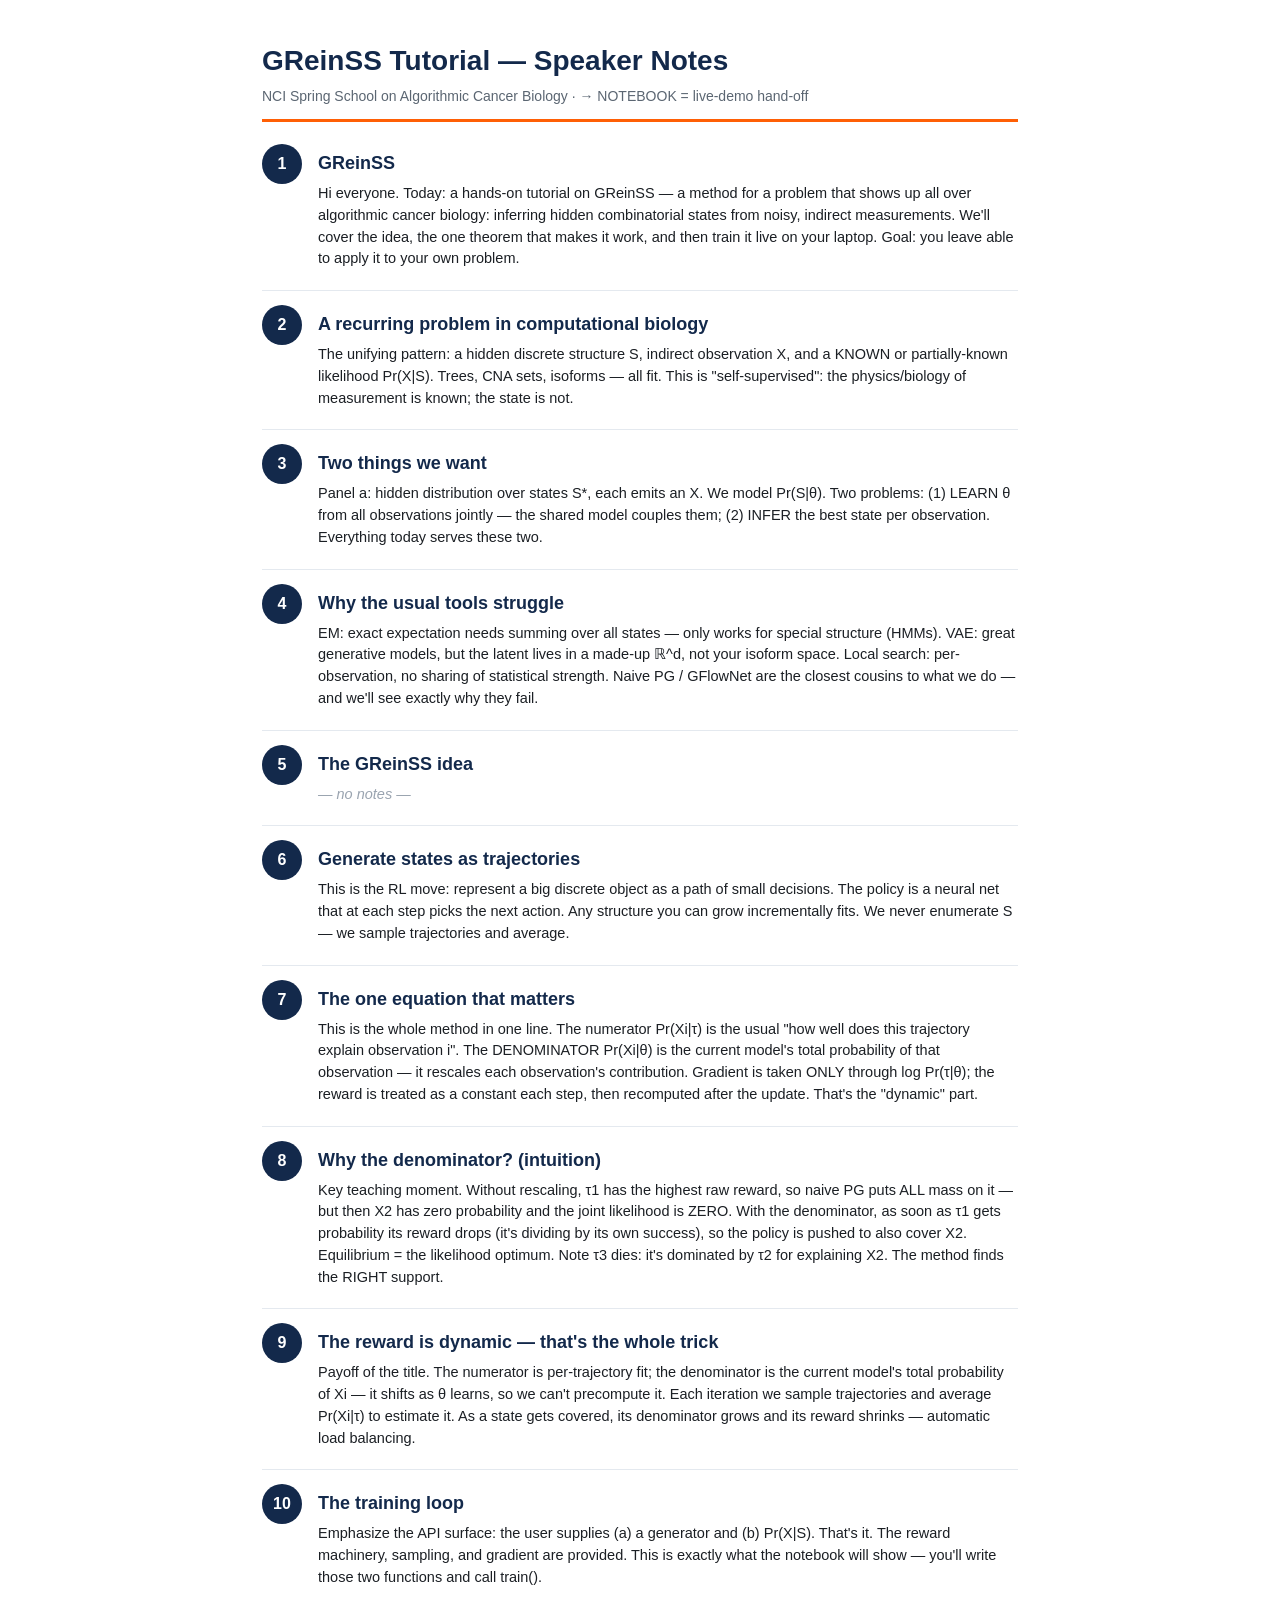
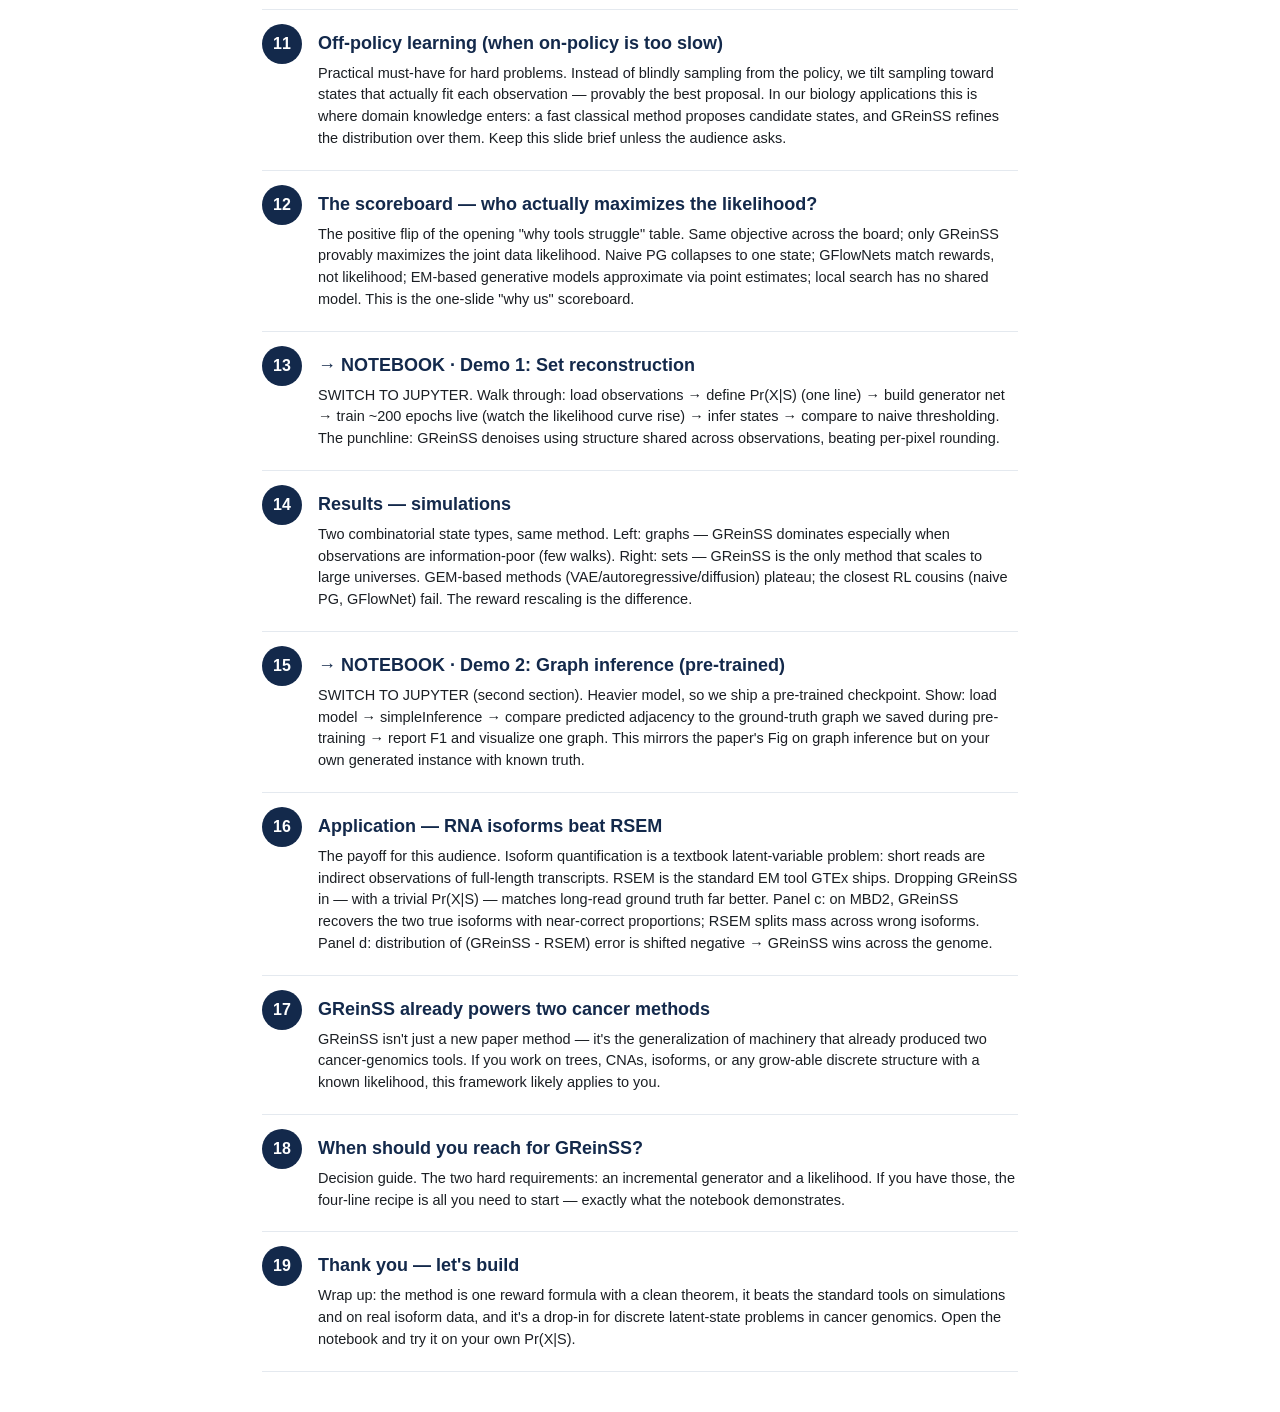
==== commit 6b291047: "Slides: formal theorem boxes, LaTeX-font plate, citation polish - State Theorems 1 & 2 formally in a" ====
--- a/speaker-notes.html
+++ b/speaker-notes.html
@@ -1 +1 @@
-<!doctype html><html lang="en"><head><meta charset="utf-8"><title>GReinSS Tutorial — Speaker Notes</title><style>:root{--blue:#13294B;--orange:#FF5F05;--muted:#5b6672;}*{box-sizing:border-box;}body{font-family:-apple-system,"Helvetica Neue",Arial,sans-serif;color:#1b1f24;max-width:820px;margin:0 auto;padding:40px 32px;line-height:1.5;}header{border-bottom:3px solid var(--orange);margin-bottom:8px;padding-bottom:12px;}header h1{color:var(--blue);margin:0 0 4px;font-size:28px;}header p{color:var(--muted);margin:0;font-size:14px;}.card{display:flex;gap:16px;padding:14px 0;border-bottom:1px solid #e4e9ef;break-inside:avoid;page-break-inside:avoid;}.num{flex:0 0 40px;height:40px;border-radius:50%;background:var(--blue);color:#fff;font-weight:700;display:flex;align-items:center;justify-content:center;}.body h2{color:var(--blue);font-size:18px;margin:6px 0;}.body p{margin:6px 0;font-size:14.5px;}.body p.none{color:#9aa4b0;font-style:italic;}@media print{body{max-width:none;}.num{-webkit-print-color-adjust:exact;print-color-adjust:exact;}}</style></head><body><header><h1>GReinSS Tutorial — Speaker Notes</h1><p>NCI Spring School on Algorithmic Cancer Biology · → NOTEBOOK = live-demo hand-off</p></header><section class="card"><div class="num">1</div><div class="body"><h2>GReinSS</h2><p>Hi everyone. Today: a hands-on tutorial on GReinSS — a method for a problem that shows up all over algorithmic cancer biology: inferring hidden combinatorial states from noisy, indirect measurements. We&#x27;ll cover the idea, the one theorem that makes it work, and then train it live on your laptop. Goal: you leave able to apply it to your own problem.</p></div></section><section class="card"><div class="num">2</div><div class="body"><h2>The recurring problem in computational biology</h2><p>The unifying pattern: a hidden discrete structure S, indirect observation X, and a KNOWN or partially-known likelihood Pr(X|S). Trees, CNA sets, isoforms — all fit. This is &quot;self-supervised&quot;: the physics/biology of measurement is known; the state is not.</p></div></section><section class="card"><div class="num">3</div><div class="body"><h2>Two things we want</h2><p>Panel a: hidden distribution over states S*, each emits an X. We model Pr(S|θ). Two problems: (1) LEARN θ from all observations jointly — the shared model couples them; (2) INFER the best state per observation. Everything today serves these two.</p></div></section><section class="card"><div class="num">4</div><div class="body"><h2>Why the usual tools struggle</h2><p>EM: exact expectation needs summing over all states — only works for special structure (HMMs). VAE: great generative models, but the latent lives in a made-up ℝ^d, not your isoform space. Local search: per-observation, no sharing of statistical strength. Naive PG / GFlowNet are the closest cousins to what we do — and we&#x27;ll see exactly why they fail.</p></div></section><section class="card"><div class="num">5</div><div class="body"><h2>The GReinSS idea</h2><p class="none">— no notes —</p></div></section><section class="card"><div class="num">6</div><div class="body"><h2>Generate states as trajectories</h2><p>This is the RL move: represent a big discrete object as a path of small decisions. The policy is a neural net that at each step picks the next action. Any structure you can grow incrementally fits. We never enumerate S — we sample trajectories and average.</p></div></section><section class="card"><div class="num">7</div><div class="body"><h2>The one equation that matters</h2><p>This is the whole method in one line. The numerator Pr(Xi|τ) is the usual &quot;how well does this trajectory explain observation i&quot;. The DENOMINATOR Pr(Xi|θ) is the current model&#x27;s total probability of that observation — it rescales each observation&#x27;s contribution. Gradient is taken ONLY through log Pr(τ|θ); the reward is treated as a constant each step, then recomputed after the update. That&#x27;s the &quot;dynamic&quot; part.</p></div></section><section class="card"><div class="num">8</div><div class="body"><h2>Why the denominator? (intuition)</h2><p>Key teaching moment. Without rescaling, τ1 has the highest raw reward, so naive PG puts ALL mass on it — but then X2 has zero probability and the joint likelihood is ZERO. With the denominator, as soon as τ1 gets probability its reward drops (it&#x27;s dividing by its own success), so the policy is pushed to also cover X2. Equilibrium = the likelihood optimum. Note τ3 dies: it&#x27;s dominated by τ2 for explaining X2. The method finds the RIGHT support.</p></div></section><section class="card"><div class="num">9</div><div class="body"><h2>The reward is dynamic — that&#x27;s the whole trick</h2><p>Payoff of the title. The numerator is per-trajectory fit; the denominator is the current model&#x27;s total probability of Xi — it shifts as θ learns, so we can&#x27;t precompute it. Each iteration we sample trajectories and average Pr(Xi|τ) to estimate it. As a state gets covered, its denominator grows and its reward shrinks — automatic load balancing.</p></div></section><section class="card"><div class="num">10</div><div class="body"><h2>The training loop</h2><p>Emphasize the API surface: the user supplies (a) a generator and (b) Pr(X|S). That&#x27;s it. The reward machinery, sampling, and gradient are provided. This is exactly what the notebook will show — you&#x27;ll write those two functions and call train().</p></div></section><section class="card"><div class="num">11</div><div class="body"><h2>Off-policy learning (when on-policy is too slow)</h2><p>Practical must-have for hard problems. Instead of blindly sampling from the policy, we tilt sampling toward states that actually fit each observation — provably the best proposal. In our biology applications this is where domain knowledge enters: a fast classical method proposes candidate states, and GReinSS refines the distribution over them. Keep this slide brief unless the audience asks.</p></div></section><section class="card"><div class="num">12</div><div class="body"><h2>The scoreboard — who actually maximizes the likelihood?</h2><p>The positive flip of the opening &quot;why tools struggle&quot; table. Same objective across the board; only GReinSS provably maximizes the joint data likelihood. Naive PG collapses to one state; GFlowNets match rewards, not likelihood; EM-based generative models approximate via point estimates; local search has no shared model. This is the one-slide &quot;why us&quot; scoreboard.</p></div></section><section class="card"><div class="num">13</div><div class="body"><h2>→ NOTEBOOK · Demo 1: Set reconstruction</h2><p>SWITCH TO JUPYTER. Walk through: load observations → define Pr(X|S) (one line) → build generator net → train ~200 epochs live (watch the likelihood curve rise) → infer states → compare to naive thresholding. The punchline: GReinSS denoises using structure shared across observations, beating per-pixel rounding.</p></div></section><section class="card"><div class="num">14</div><div class="body"><h2>Results — simulations</h2><p>Two combinatorial state types, same method. Left: graphs — GReinSS dominates especially when observations are information-poor (few walks). Right: sets — GReinSS is the only method that scales to large universes. GEM-based methods (VAE/autoregressive/diffusion) plateau; the closest RL cousins (naive PG, GFlowNet) fail. The reward rescaling is the difference.</p></div></section><section class="card"><div class="num">15</div><div class="body"><h2>→ NOTEBOOK · Demo 2: Graph inference (pre-trained)</h2><p>SWITCH TO JUPYTER (second section). Heavier model, so we ship a pre-trained checkpoint. Show: load model → simpleInference → compare predicted adjacency to the ground-truth graph we saved during pre-training → report F1 and visualize one graph. This mirrors the paper&#x27;s Fig on graph inference but on your own generated instance with known truth.</p></div></section><section class="card"><div class="num">16</div><div class="body"><h2>Application — RNA isoforms beat RSEM</h2><p>The payoff for this audience. Isoform quantification is a textbook latent-variable problem: short reads are indirect observations of full-length transcripts. RSEM is the standard EM tool GTEx ships. Dropping GReinSS in — with a trivial Pr(X|S) — matches long-read ground truth far better. Panel c: on MBD2, GReinSS recovers the two true isoforms with near-correct proportions; RSEM splits mass across wrong isoforms. Panel d: distribution of (GReinSS - RSEM) error is shifted negative → GReinSS wins across the genome.</p></div></section><section class="card"><div class="num">17</div><div class="body"><h2>GReinSS already powers two cancer methods</h2><p>GReinSS isn&#x27;t just a new paper method — it&#x27;s the generalization of machinery that already produced two cancer-genomics tools. If you work on trees, CNAs, isoforms, or any grow-able discrete structure with a known likelihood, this framework likely applies to you.</p></div></section><section class="card"><div class="num">18</div><div class="body"><h2>When should you reach for GReinSS?</h2><p>Decision guide. The two hard requirements: an incremental generator and a likelihood. If you have those, the four-line recipe is all you need to start — exactly what the notebook demonstrates.</p></div></section><section class="card"><div class="num">19</div><div class="body"><h2>Thank you — let&#x27;s build</h2><p>Wrap up: the method is one reward formula with a clean theorem, it beats the standard tools on simulations and on real isoform data, and it&#x27;s a drop-in for discrete latent-state problems in cancer genomics. Open the notebook and try it on your own Pr(X|S).</p></div></section></body></html>+<!doctype html><html lang="en"><head><meta charset="utf-8"><title>GReinSS Tutorial — Speaker Notes</title><style>:root{--blue:#13294B;--orange:#FF5F05;--muted:#5b6672;}*{box-sizing:border-box;}body{font-family:-apple-system,"Helvetica Neue",Arial,sans-serif;color:#1b1f24;max-width:820px;margin:0 auto;padding:40px 32px;line-height:1.5;}header{border-bottom:3px solid var(--orange);margin-bottom:8px;padding-bottom:12px;}header h1{color:var(--blue);margin:0 0 4px;font-size:28px;}header p{color:var(--muted);margin:0;font-size:14px;}.card{display:flex;gap:16px;padding:14px 0;border-bottom:1px solid #e4e9ef;break-inside:avoid;page-break-inside:avoid;}.num{flex:0 0 40px;height:40px;border-radius:50%;background:var(--blue);color:#fff;font-weight:700;display:flex;align-items:center;justify-content:center;}.body h2{color:var(--blue);font-size:18px;margin:6px 0;}.body p{margin:6px 0;font-size:14.5px;}.body p.none{color:#9aa4b0;font-style:italic;}@media print{body{max-width:none;}.num{-webkit-print-color-adjust:exact;print-color-adjust:exact;}}</style></head><body><header><h1>GReinSS Tutorial — Speaker Notes</h1><p>NCI Spring School on Algorithmic Cancer Biology · → NOTEBOOK = live-demo hand-off</p></header><section class="card"><div class="num">1</div><div class="body"><h2>GReinSS</h2><p>Hi everyone. Today: a hands-on tutorial on GReinSS — a method for a problem that shows up all over algorithmic cancer biology: inferring hidden combinatorial states from noisy, indirect measurements. We&#x27;ll cover the idea, the one theorem that makes it work, and then train it live on your laptop. Goal: you leave able to apply it to your own problem.</p></div></section><section class="card"><div class="num">2</div><div class="body"><h2>A recurring problem in computational biology</h2><p>The unifying pattern: a hidden discrete structure S, indirect observation X, and a KNOWN or partially-known likelihood Pr(X|S). Trees, CNA sets, isoforms — all fit. This is &quot;self-supervised&quot;: the physics/biology of measurement is known; the state is not.</p></div></section><section class="card"><div class="num">3</div><div class="body"><h2>Two things we want</h2><p>Panel a: hidden distribution over states S*, each emits an X. We model Pr(S|θ). Two problems: (1) LEARN θ from all observations jointly — the shared model couples them; (2) INFER the best state per observation. Everything today serves these two.</p></div></section><section class="card"><div class="num">4</div><div class="body"><h2>Why the usual tools struggle</h2><p>EM: exact expectation needs summing over all states — only works for special structure (HMMs). VAE: great generative models, but the latent lives in a made-up ℝ^d, not your isoform space. Local search: per-observation, no sharing of statistical strength. Naive PG / GFlowNet are the closest cousins to what we do — and we&#x27;ll see exactly why they fail.</p></div></section><section class="card"><div class="num">5</div><div class="body"><h2>The GReinSS idea</h2><p class="none">— no notes —</p></div></section><section class="card"><div class="num">6</div><div class="body"><h2>Generate states as trajectories</h2><p>This is the RL move: represent a big discrete object as a path of small decisions. The policy is a neural net that at each step picks the next action. Any structure you can grow incrementally fits. We never enumerate S — we sample trajectories and average.</p></div></section><section class="card"><div class="num">7</div><div class="body"><h2>The one equation that matters</h2><p>This is the whole method in one line. The numerator Pr(Xi|τ) is the usual &quot;how well does this trajectory explain observation i&quot;. The DENOMINATOR Pr(Xi|θ) is the current model&#x27;s total probability of that observation — it rescales each observation&#x27;s contribution. Gradient is taken ONLY through log Pr(τ|θ); the reward is treated as a constant each step, then recomputed after the update. That&#x27;s the &quot;dynamic&quot; part.</p></div></section><section class="card"><div class="num">8</div><div class="body"><h2>Why the denominator? (intuition)</h2><p>Key teaching moment. Without rescaling, τ1 has the highest raw reward, so naive PG puts ALL mass on it — but then X2 has zero probability and the joint likelihood is ZERO. With the denominator, as soon as τ1 gets probability its reward drops (it&#x27;s dividing by its own success), so the policy is pushed to also cover X2. Equilibrium = the likelihood optimum. Note τ3 dies: it&#x27;s dominated by τ2 for explaining X2. The method finds the RIGHT support.</p></div></section><section class="card"><div class="num">9</div><div class="body"><h2>The reward is dynamic — that&#x27;s the whole trick</h2><p>Payoff of the title. The numerator is per-trajectory fit; the denominator is the current model&#x27;s total probability of Xi — it shifts as θ learns, so we can&#x27;t precompute it. Each iteration we sample trajectories and average Pr(Xi|τ) to estimate it. As a state gets covered, its denominator grows and its reward shrinks — automatic load balancing.</p></div></section><section class="card"><div class="num">10</div><div class="body"><h2>The training loop</h2><p>Emphasize the API surface: the user supplies (a) a generator and (b) Pr(X|S). That&#x27;s it. The reward machinery, sampling, and gradient are provided. This is exactly what the notebook will show — you&#x27;ll write those two functions and call train().</p></div></section><section class="card"><div class="num">11</div><div class="body"><h2>Off-policy learning (when on-policy is too slow)</h2><p>Practical must-have for hard problems. Instead of blindly sampling from the policy, we tilt sampling toward states that actually fit each observation — provably the best proposal. In our biology applications this is where domain knowledge enters: a fast classical method proposes candidate states, and GReinSS refines the distribution over them. Keep this slide brief unless the audience asks.</p></div></section><section class="card"><div class="num">12</div><div class="body"><h2>The scoreboard — who actually maximizes the likelihood?</h2><p>The positive flip of the opening &quot;why tools struggle&quot; table. Same objective across the board; only GReinSS provably maximizes the joint data likelihood. Naive PG collapses to one state; GFlowNets match rewards, not likelihood; EM-based generative models approximate via point estimates; local search has no shared model. This is the one-slide &quot;why us&quot; scoreboard.</p></div></section><section class="card"><div class="num">13</div><div class="body"><h2>→ NOTEBOOK · Demo 1: Set reconstruction</h2><p>SWITCH TO JUPYTER. Walk through: load observations → define Pr(X|S) (one line) → build generator net → train ~200 epochs live (watch the likelihood curve rise) → infer states → compare to naive thresholding. The punchline: GReinSS denoises using structure shared across observations, beating per-pixel rounding.</p></div></section><section class="card"><div class="num">14</div><div class="body"><h2>Results — simulations</h2><p>Two combinatorial state types, same method. Left: graphs — GReinSS dominates especially when observations are information-poor (few walks). Right: sets — GReinSS is the only method that scales to large universes. GEM-based methods (VAE/autoregressive/diffusion) plateau; the closest RL cousins (naive PG, GFlowNet) fail. The reward rescaling is the difference.</p></div></section><section class="card"><div class="num">15</div><div class="body"><h2>→ NOTEBOOK · Demo 2: Graph inference (pre-trained)</h2><p>SWITCH TO JUPYTER (second section). Heavier model, so we ship a pre-trained checkpoint. Show: load model → simpleInference → compare predicted adjacency to the ground-truth graph we saved during pre-training → report F1 and visualize one graph. This mirrors the paper&#x27;s Fig on graph inference but on your own generated instance with known truth.</p></div></section><section class="card"><div class="num">16</div><div class="body"><h2>Application — RNA isoforms beat RSEM</h2><p>The payoff for this audience. Isoform quantification is a textbook latent-variable problem: short reads are indirect observations of full-length transcripts. RSEM is the standard EM tool GTEx ships. Dropping GReinSS in — with a trivial Pr(X|S) — matches long-read ground truth far better. Panel c: on MBD2, GReinSS recovers the two true isoforms with near-correct proportions; RSEM splits mass across wrong isoforms. Panel d: distribution of (GReinSS - RSEM) error is shifted negative → GReinSS wins across the genome.</p></div></section><section class="card"><div class="num">17</div><div class="body"><h2>GReinSS already powers two cancer methods</h2><p>GReinSS isn&#x27;t just a new paper method — it&#x27;s the generalization of machinery that already produced two cancer-genomics tools. If you work on trees, CNAs, isoforms, or any grow-able discrete structure with a known likelihood, this framework likely applies to you.</p></div></section><section class="card"><div class="num">18</div><div class="body"><h2>When should you reach for GReinSS?</h2><p>Decision guide. The two hard requirements: an incremental generator and a likelihood. If you have those, the four-line recipe is all you need to start — exactly what the notebook demonstrates.</p></div></section><section class="card"><div class="num">19</div><div class="body"><h2>Thank you — let&#x27;s build</h2><p>Wrap up: the method is one reward formula with a clean theorem, it beats the standard tools on simulations and on real isoform data, and it&#x27;s a drop-in for discrete latent-state problems in cancer genomics. Open the notebook and try it on your own Pr(X|S).</p></div></section></body></html>
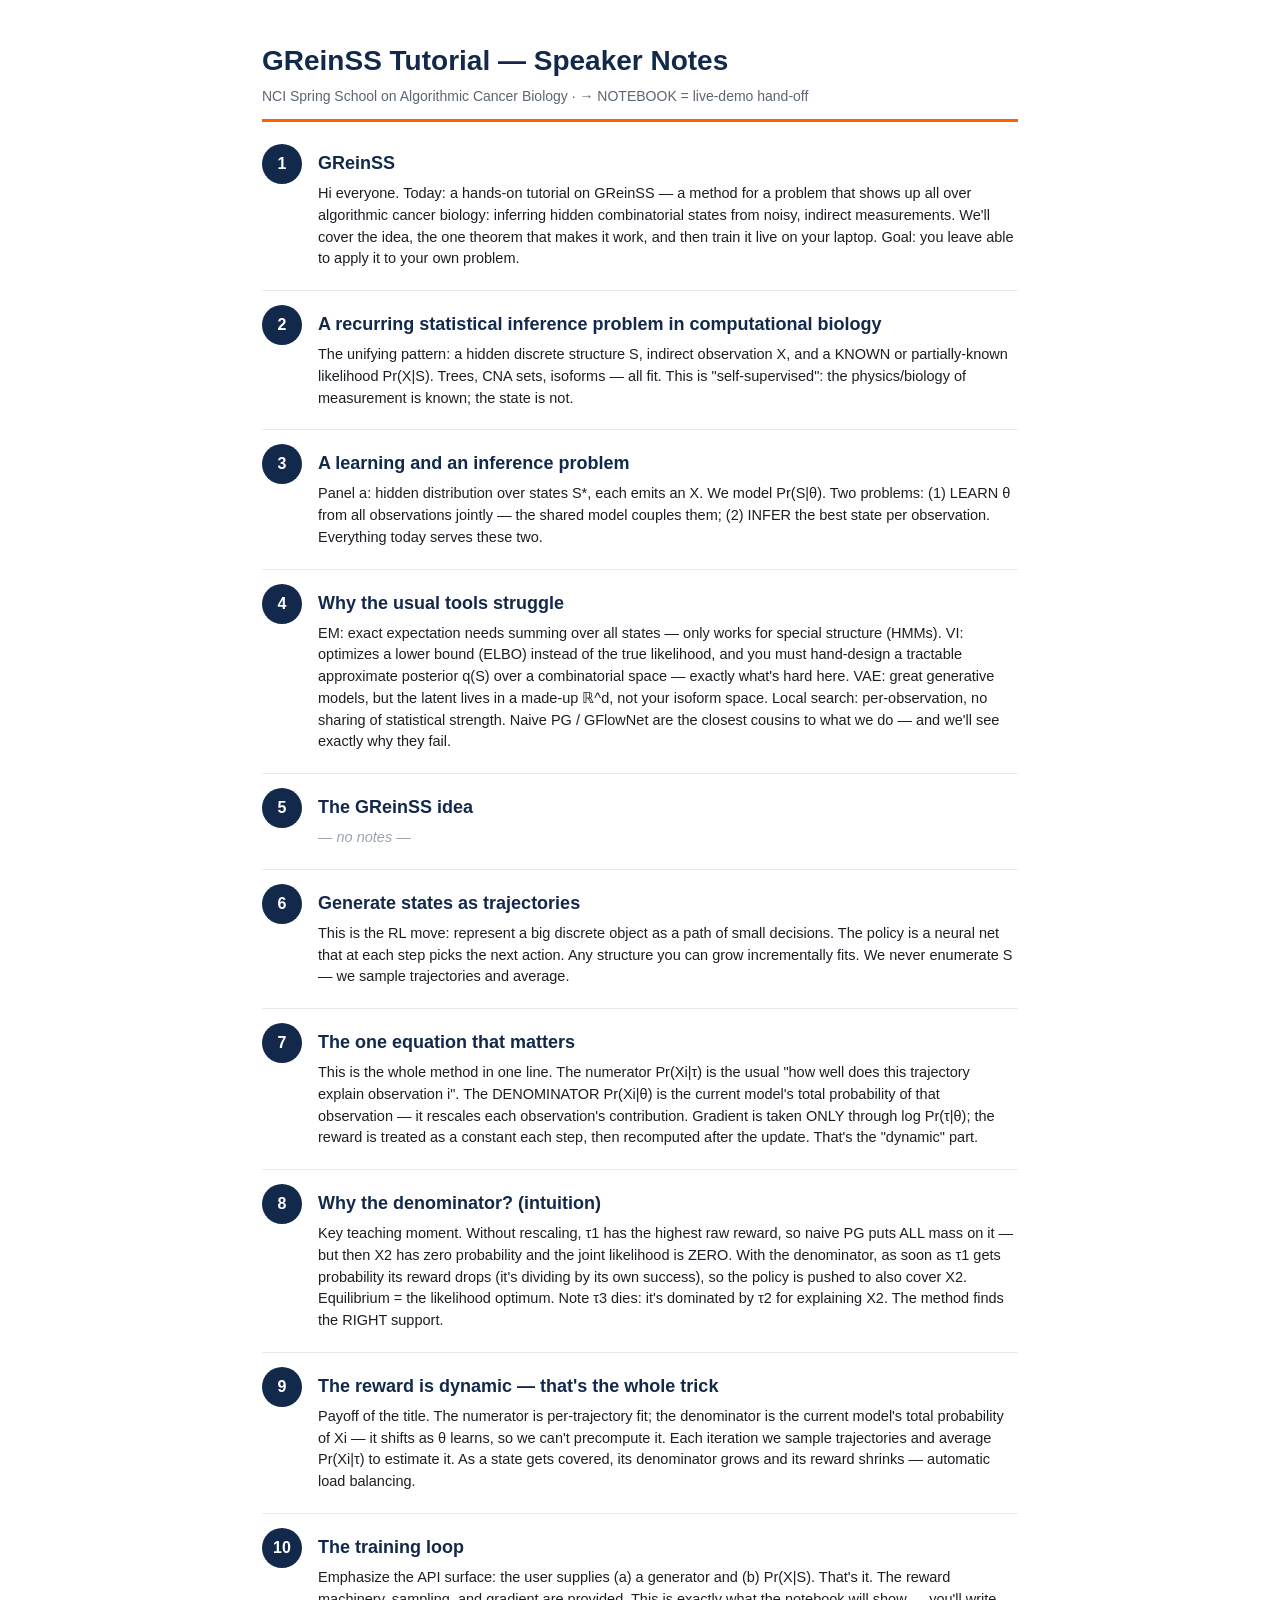
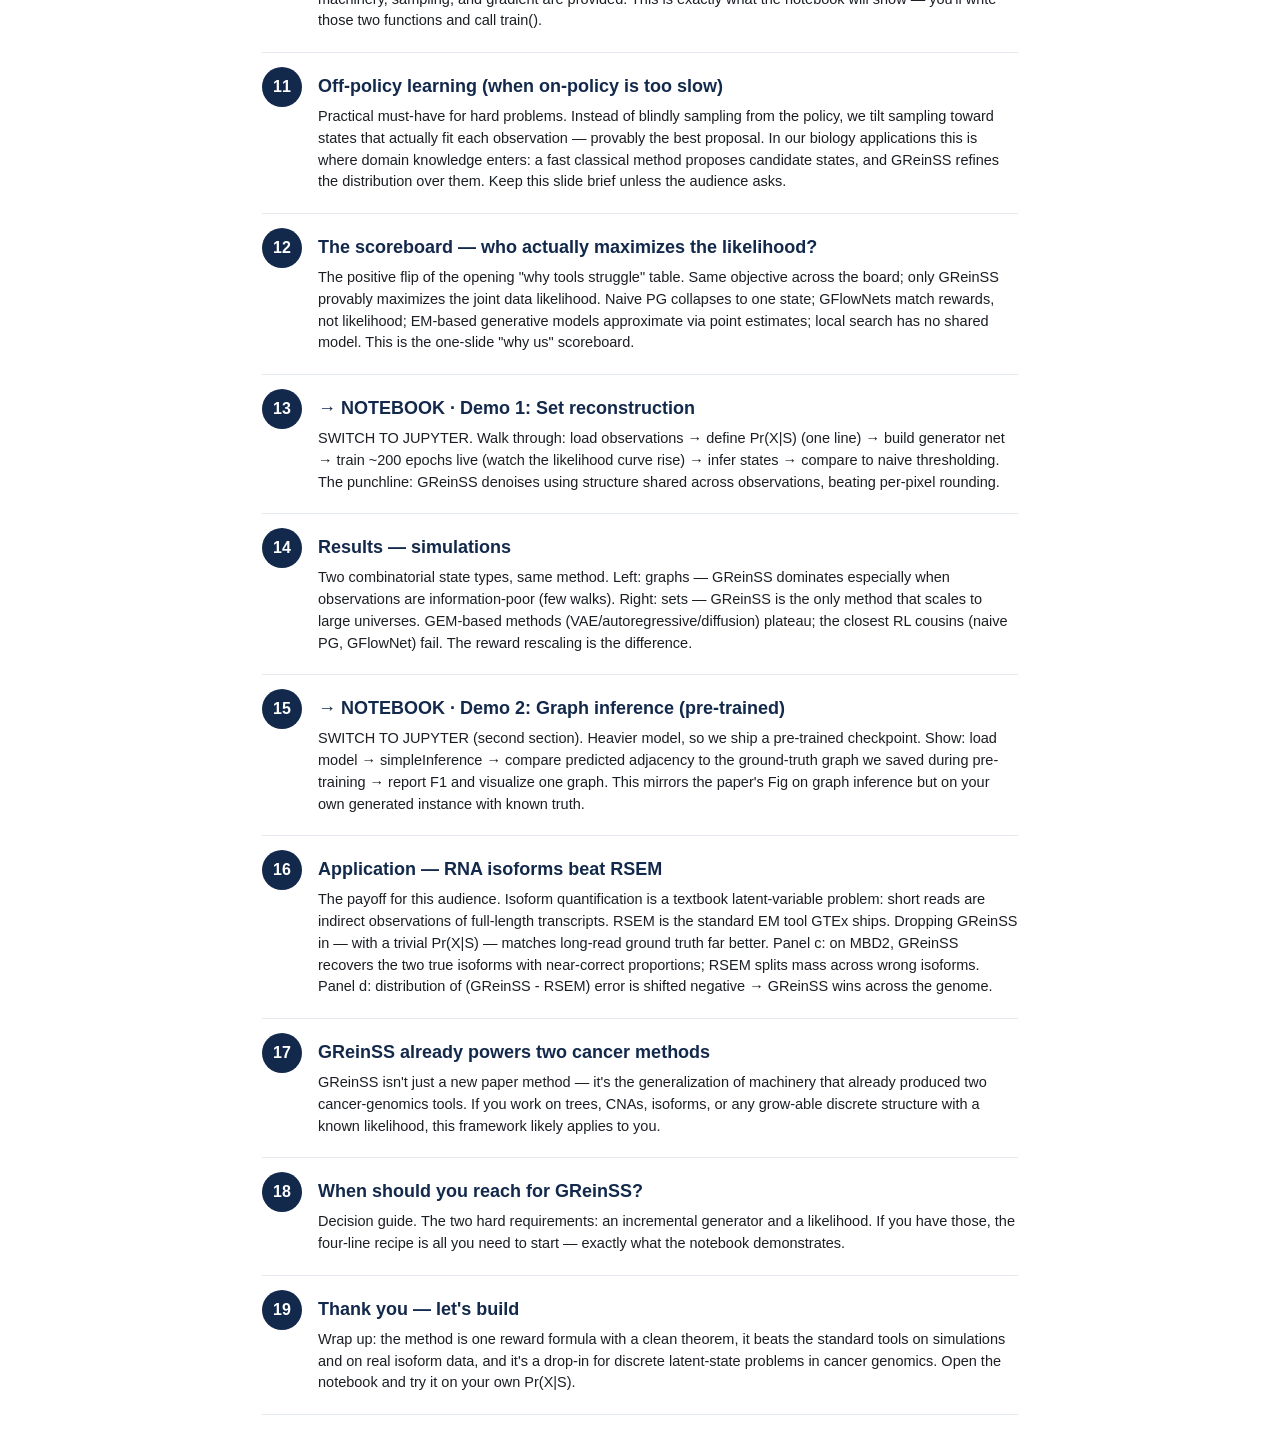
==== commit fe7e4795: "Redesign slides 2–3 and add figure assets Slide 2 (recurring problem): three-box setup row (states /" ====
--- a/speaker-notes.html
+++ b/speaker-notes.html
@@ -1 +1 @@
-<!doctype html><html lang="en"><head><meta charset="utf-8"><title>GReinSS Tutorial — Speaker Notes</title><style>:root{--blue:#13294B;--orange:#FF5F05;--muted:#5b6672;}*{box-sizing:border-box;}body{font-family:-apple-system,"Helvetica Neue",Arial,sans-serif;color:#1b1f24;max-width:820px;margin:0 auto;padding:40px 32px;line-height:1.5;}header{border-bottom:3px solid var(--orange);margin-bottom:8px;padding-bottom:12px;}header h1{color:var(--blue);margin:0 0 4px;font-size:28px;}header p{color:var(--muted);margin:0;font-size:14px;}.card{display:flex;gap:16px;padding:14px 0;border-bottom:1px solid #e4e9ef;break-inside:avoid;page-break-inside:avoid;}.num{flex:0 0 40px;height:40px;border-radius:50%;background:var(--blue);color:#fff;font-weight:700;display:flex;align-items:center;justify-content:center;}.body h2{color:var(--blue);font-size:18px;margin:6px 0;}.body p{margin:6px 0;font-size:14.5px;}.body p.none{color:#9aa4b0;font-style:italic;}@media print{body{max-width:none;}.num{-webkit-print-color-adjust:exact;print-color-adjust:exact;}}</style></head><body><header><h1>GReinSS Tutorial — Speaker Notes</h1><p>NCI Spring School on Algorithmic Cancer Biology · → NOTEBOOK = live-demo hand-off</p></header><section class="card"><div class="num">1</div><div class="body"><h2>GReinSS</h2><p>Hi everyone. Today: a hands-on tutorial on GReinSS — a method for a problem that shows up all over algorithmic cancer biology: inferring hidden combinatorial states from noisy, indirect measurements. We&#x27;ll cover the idea, the one theorem that makes it work, and then train it live on your laptop. Goal: you leave able to apply it to your own problem.</p></div></section><section class="card"><div class="num">2</div><div class="body"><h2>A recurring problem in computational biology</h2><p>The unifying pattern: a hidden discrete structure S, indirect observation X, and a KNOWN or partially-known likelihood Pr(X|S). Trees, CNA sets, isoforms — all fit. This is &quot;self-supervised&quot;: the physics/biology of measurement is known; the state is not.</p></div></section><section class="card"><div class="num">3</div><div class="body"><h2>Two things we want</h2><p>Panel a: hidden distribution over states S*, each emits an X. We model Pr(S|θ). Two problems: (1) LEARN θ from all observations jointly — the shared model couples them; (2) INFER the best state per observation. Everything today serves these two.</p></div></section><section class="card"><div class="num">4</div><div class="body"><h2>Why the usual tools struggle</h2><p>EM: exact expectation needs summing over all states — only works for special structure (HMMs). VAE: great generative models, but the latent lives in a made-up ℝ^d, not your isoform space. Local search: per-observation, no sharing of statistical strength. Naive PG / GFlowNet are the closest cousins to what we do — and we&#x27;ll see exactly why they fail.</p></div></section><section class="card"><div class="num">5</div><div class="body"><h2>The GReinSS idea</h2><p class="none">— no notes —</p></div></section><section class="card"><div class="num">6</div><div class="body"><h2>Generate states as trajectories</h2><p>This is the RL move: represent a big discrete object as a path of small decisions. The policy is a neural net that at each step picks the next action. Any structure you can grow incrementally fits. We never enumerate S — we sample trajectories and average.</p></div></section><section class="card"><div class="num">7</div><div class="body"><h2>The one equation that matters</h2><p>This is the whole method in one line. The numerator Pr(Xi|τ) is the usual &quot;how well does this trajectory explain observation i&quot;. The DENOMINATOR Pr(Xi|θ) is the current model&#x27;s total probability of that observation — it rescales each observation&#x27;s contribution. Gradient is taken ONLY through log Pr(τ|θ); the reward is treated as a constant each step, then recomputed after the update. That&#x27;s the &quot;dynamic&quot; part.</p></div></section><section class="card"><div class="num">8</div><div class="body"><h2>Why the denominator? (intuition)</h2><p>Key teaching moment. Without rescaling, τ1 has the highest raw reward, so naive PG puts ALL mass on it — but then X2 has zero probability and the joint likelihood is ZERO. With the denominator, as soon as τ1 gets probability its reward drops (it&#x27;s dividing by its own success), so the policy is pushed to also cover X2. Equilibrium = the likelihood optimum. Note τ3 dies: it&#x27;s dominated by τ2 for explaining X2. The method finds the RIGHT support.</p></div></section><section class="card"><div class="num">9</div><div class="body"><h2>The reward is dynamic — that&#x27;s the whole trick</h2><p>Payoff of the title. The numerator is per-trajectory fit; the denominator is the current model&#x27;s total probability of Xi — it shifts as θ learns, so we can&#x27;t precompute it. Each iteration we sample trajectories and average Pr(Xi|τ) to estimate it. As a state gets covered, its denominator grows and its reward shrinks — automatic load balancing.</p></div></section><section class="card"><div class="num">10</div><div class="body"><h2>The training loop</h2><p>Emphasize the API surface: the user supplies (a) a generator and (b) Pr(X|S). That&#x27;s it. The reward machinery, sampling, and gradient are provided. This is exactly what the notebook will show — you&#x27;ll write those two functions and call train().</p></div></section><section class="card"><div class="num">11</div><div class="body"><h2>Off-policy learning (when on-policy is too slow)</h2><p>Practical must-have for hard problems. Instead of blindly sampling from the policy, we tilt sampling toward states that actually fit each observation — provably the best proposal. In our biology applications this is where domain knowledge enters: a fast classical method proposes candidate states, and GReinSS refines the distribution over them. Keep this slide brief unless the audience asks.</p></div></section><section class="card"><div class="num">12</div><div class="body"><h2>The scoreboard — who actually maximizes the likelihood?</h2><p>The positive flip of the opening &quot;why tools struggle&quot; table. Same objective across the board; only GReinSS provably maximizes the joint data likelihood. Naive PG collapses to one state; GFlowNets match rewards, not likelihood; EM-based generative models approximate via point estimates; local search has no shared model. This is the one-slide &quot;why us&quot; scoreboard.</p></div></section><section class="card"><div class="num">13</div><div class="body"><h2>→ NOTEBOOK · Demo 1: Set reconstruction</h2><p>SWITCH TO JUPYTER. Walk through: load observations → define Pr(X|S) (one line) → build generator net → train ~200 epochs live (watch the likelihood curve rise) → infer states → compare to naive thresholding. The punchline: GReinSS denoises using structure shared across observations, beating per-pixel rounding.</p></div></section><section class="card"><div class="num">14</div><div class="body"><h2>Results — simulations</h2><p>Two combinatorial state types, same method. Left: graphs — GReinSS dominates especially when observations are information-poor (few walks). Right: sets — GReinSS is the only method that scales to large universes. GEM-based methods (VAE/autoregressive/diffusion) plateau; the closest RL cousins (naive PG, GFlowNet) fail. The reward rescaling is the difference.</p></div></section><section class="card"><div class="num">15</div><div class="body"><h2>→ NOTEBOOK · Demo 2: Graph inference (pre-trained)</h2><p>SWITCH TO JUPYTER (second section). Heavier model, so we ship a pre-trained checkpoint. Show: load model → simpleInference → compare predicted adjacency to the ground-truth graph we saved during pre-training → report F1 and visualize one graph. This mirrors the paper&#x27;s Fig on graph inference but on your own generated instance with known truth.</p></div></section><section class="card"><div class="num">16</div><div class="body"><h2>Application — RNA isoforms beat RSEM</h2><p>The payoff for this audience. Isoform quantification is a textbook latent-variable problem: short reads are indirect observations of full-length transcripts. RSEM is the standard EM tool GTEx ships. Dropping GReinSS in — with a trivial Pr(X|S) — matches long-read ground truth far better. Panel c: on MBD2, GReinSS recovers the two true isoforms with near-correct proportions; RSEM splits mass across wrong isoforms. Panel d: distribution of (GReinSS - RSEM) error is shifted negative → GReinSS wins across the genome.</p></div></section><section class="card"><div class="num">17</div><div class="body"><h2>GReinSS already powers two cancer methods</h2><p>GReinSS isn&#x27;t just a new paper method — it&#x27;s the generalization of machinery that already produced two cancer-genomics tools. If you work on trees, CNAs, isoforms, or any grow-able discrete structure with a known likelihood, this framework likely applies to you.</p></div></section><section class="card"><div class="num">18</div><div class="body"><h2>When should you reach for GReinSS?</h2><p>Decision guide. The two hard requirements: an incremental generator and a likelihood. If you have those, the four-line recipe is all you need to start — exactly what the notebook demonstrates.</p></div></section><section class="card"><div class="num">19</div><div class="body"><h2>Thank you — let&#x27;s build</h2><p>Wrap up: the method is one reward formula with a clean theorem, it beats the standard tools on simulations and on real isoform data, and it&#x27;s a drop-in for discrete latent-state problems in cancer genomics. Open the notebook and try it on your own Pr(X|S).</p></div></section></body></html>+<!doctype html><html lang="en"><head><meta charset="utf-8"><title>GReinSS Tutorial — Speaker Notes</title><style>:root{--blue:#13294B;--orange:#FF5F05;--muted:#5b6672;}*{box-sizing:border-box;}body{font-family:-apple-system,"Helvetica Neue",Arial,sans-serif;color:#1b1f24;max-width:820px;margin:0 auto;padding:40px 32px;line-height:1.5;}header{border-bottom:3px solid var(--orange);margin-bottom:8px;padding-bottom:12px;}header h1{color:var(--blue);margin:0 0 4px;font-size:28px;}header p{color:var(--muted);margin:0;font-size:14px;}.card{display:flex;gap:16px;padding:14px 0;border-bottom:1px solid #e4e9ef;break-inside:avoid;page-break-inside:avoid;}.num{flex:0 0 40px;height:40px;border-radius:50%;background:var(--blue);color:#fff;font-weight:700;display:flex;align-items:center;justify-content:center;}.body h2{color:var(--blue);font-size:18px;margin:6px 0;}.body p{margin:6px 0;font-size:14.5px;}.body p.none{color:#9aa4b0;font-style:italic;}@media print{body{max-width:none;}.num{-webkit-print-color-adjust:exact;print-color-adjust:exact;}}</style></head><body><header><h1>GReinSS Tutorial — Speaker Notes</h1><p>NCI Spring School on Algorithmic Cancer Biology · → NOTEBOOK = live-demo hand-off</p></header><section class="card"><div class="num">1</div><div class="body"><h2>GReinSS</h2><p>Hi everyone. Today: a hands-on tutorial on GReinSS — a method for a problem that shows up all over algorithmic cancer biology: inferring hidden combinatorial states from noisy, indirect measurements. We&#x27;ll cover the idea, the one theorem that makes it work, and then train it live on your laptop. Goal: you leave able to apply it to your own problem.</p></div></section><section class="card"><div class="num">2</div><div class="body"><h2>A recurring statistical inference problem in computational biology</h2><p>The unifying pattern: a hidden discrete structure S, indirect observation X, and a KNOWN or partially-known likelihood Pr(X|S). Trees, CNA sets, isoforms — all fit. This is &quot;self-supervised&quot;: the physics/biology of measurement is known; the state is not.</p></div></section><section class="card"><div class="num">3</div><div class="body"><h2>A learning and an inference problem</h2><p>Panel a: hidden distribution over states S*, each emits an X. We model Pr(S|θ). Two problems: (1) LEARN θ from all observations jointly — the shared model couples them; (2) INFER the best state per observation. Everything today serves these two.</p></div></section><section class="card"><div class="num">4</div><div class="body"><h2>Why the usual tools struggle</h2><p>EM: exact expectation needs summing over all states — only works for special structure (HMMs). VI: optimizes a lower bound (ELBO) instead of the true likelihood, and you must hand-design a tractable approximate posterior q(S) over a combinatorial space — exactly what&#x27;s hard here. VAE: great generative models, but the latent lives in a made-up ℝ^d, not your isoform space. Local search: per-observation, no sharing of statistical strength. Naive PG / GFlowNet are the closest cousins to what we do — and we&#x27;ll see exactly why they fail.</p></div></section><section class="card"><div class="num">5</div><div class="body"><h2>The GReinSS idea</h2><p class="none">— no notes —</p></div></section><section class="card"><div class="num">6</div><div class="body"><h2>Generate states as trajectories</h2><p>This is the RL move: represent a big discrete object as a path of small decisions. The policy is a neural net that at each step picks the next action. Any structure you can grow incrementally fits. We never enumerate S — we sample trajectories and average.</p></div></section><section class="card"><div class="num">7</div><div class="body"><h2>The one equation that matters</h2><p>This is the whole method in one line. The numerator Pr(Xi|τ) is the usual &quot;how well does this trajectory explain observation i&quot;. The DENOMINATOR Pr(Xi|θ) is the current model&#x27;s total probability of that observation — it rescales each observation&#x27;s contribution. Gradient is taken ONLY through log Pr(τ|θ); the reward is treated as a constant each step, then recomputed after the update. That&#x27;s the &quot;dynamic&quot; part.</p></div></section><section class="card"><div class="num">8</div><div class="body"><h2>Why the denominator? (intuition)</h2><p>Key teaching moment. Without rescaling, τ1 has the highest raw reward, so naive PG puts ALL mass on it — but then X2 has zero probability and the joint likelihood is ZERO. With the denominator, as soon as τ1 gets probability its reward drops (it&#x27;s dividing by its own success), so the policy is pushed to also cover X2. Equilibrium = the likelihood optimum. Note τ3 dies: it&#x27;s dominated by τ2 for explaining X2. The method finds the RIGHT support.</p></div></section><section class="card"><div class="num">9</div><div class="body"><h2>The reward is dynamic — that&#x27;s the whole trick</h2><p>Payoff of the title. The numerator is per-trajectory fit; the denominator is the current model&#x27;s total probability of Xi — it shifts as θ learns, so we can&#x27;t precompute it. Each iteration we sample trajectories and average Pr(Xi|τ) to estimate it. As a state gets covered, its denominator grows and its reward shrinks — automatic load balancing.</p></div></section><section class="card"><div class="num">10</div><div class="body"><h2>The training loop</h2><p>Emphasize the API surface: the user supplies (a) a generator and (b) Pr(X|S). That&#x27;s it. The reward machinery, sampling, and gradient are provided. This is exactly what the notebook will show — you&#x27;ll write those two functions and call train().</p></div></section><section class="card"><div class="num">11</div><div class="body"><h2>Off-policy learning (when on-policy is too slow)</h2><p>Practical must-have for hard problems. Instead of blindly sampling from the policy, we tilt sampling toward states that actually fit each observation — provably the best proposal. In our biology applications this is where domain knowledge enters: a fast classical method proposes candidate states, and GReinSS refines the distribution over them. Keep this slide brief unless the audience asks.</p></div></section><section class="card"><div class="num">12</div><div class="body"><h2>The scoreboard — who actually maximizes the likelihood?</h2><p>The positive flip of the opening &quot;why tools struggle&quot; table. Same objective across the board; only GReinSS provably maximizes the joint data likelihood. Naive PG collapses to one state; GFlowNets match rewards, not likelihood; EM-based generative models approximate via point estimates; local search has no shared model. This is the one-slide &quot;why us&quot; scoreboard.</p></div></section><section class="card"><div class="num">13</div><div class="body"><h2>→ NOTEBOOK · Demo 1: Set reconstruction</h2><p>SWITCH TO JUPYTER. Walk through: load observations → define Pr(X|S) (one line) → build generator net → train ~200 epochs live (watch the likelihood curve rise) → infer states → compare to naive thresholding. The punchline: GReinSS denoises using structure shared across observations, beating per-pixel rounding.</p></div></section><section class="card"><div class="num">14</div><div class="body"><h2>Results — simulations</h2><p>Two combinatorial state types, same method. Left: graphs — GReinSS dominates especially when observations are information-poor (few walks). Right: sets — GReinSS is the only method that scales to large universes. GEM-based methods (VAE/autoregressive/diffusion) plateau; the closest RL cousins (naive PG, GFlowNet) fail. The reward rescaling is the difference.</p></div></section><section class="card"><div class="num">15</div><div class="body"><h2>→ NOTEBOOK · Demo 2: Graph inference (pre-trained)</h2><p>SWITCH TO JUPYTER (second section). Heavier model, so we ship a pre-trained checkpoint. Show: load model → simpleInference → compare predicted adjacency to the ground-truth graph we saved during pre-training → report F1 and visualize one graph. This mirrors the paper&#x27;s Fig on graph inference but on your own generated instance with known truth.</p></div></section><section class="card"><div class="num">16</div><div class="body"><h2>Application — RNA isoforms beat RSEM</h2><p>The payoff for this audience. Isoform quantification is a textbook latent-variable problem: short reads are indirect observations of full-length transcripts. RSEM is the standard EM tool GTEx ships. Dropping GReinSS in — with a trivial Pr(X|S) — matches long-read ground truth far better. Panel c: on MBD2, GReinSS recovers the two true isoforms with near-correct proportions; RSEM splits mass across wrong isoforms. Panel d: distribution of (GReinSS - RSEM) error is shifted negative → GReinSS wins across the genome.</p></div></section><section class="card"><div class="num">17</div><div class="body"><h2>GReinSS already powers two cancer methods</h2><p>GReinSS isn&#x27;t just a new paper method — it&#x27;s the generalization of machinery that already produced two cancer-genomics tools. If you work on trees, CNAs, isoforms, or any grow-able discrete structure with a known likelihood, this framework likely applies to you.</p></div></section><section class="card"><div class="num">18</div><div class="body"><h2>When should you reach for GReinSS?</h2><p>Decision guide. The two hard requirements: an incremental generator and a likelihood. If you have those, the four-line recipe is all you need to start — exactly what the notebook demonstrates.</p></div></section><section class="card"><div class="num">19</div><div class="body"><h2>Thank you — let&#x27;s build</h2><p>Wrap up: the method is one reward formula with a clean theorem, it beats the standard tools on simulations and on real isoform data, and it&#x27;s a drop-in for discrete latent-state problems in cancer genomics. Open the notebook and try it on your own Pr(X|S).</p></div></section></body></html>
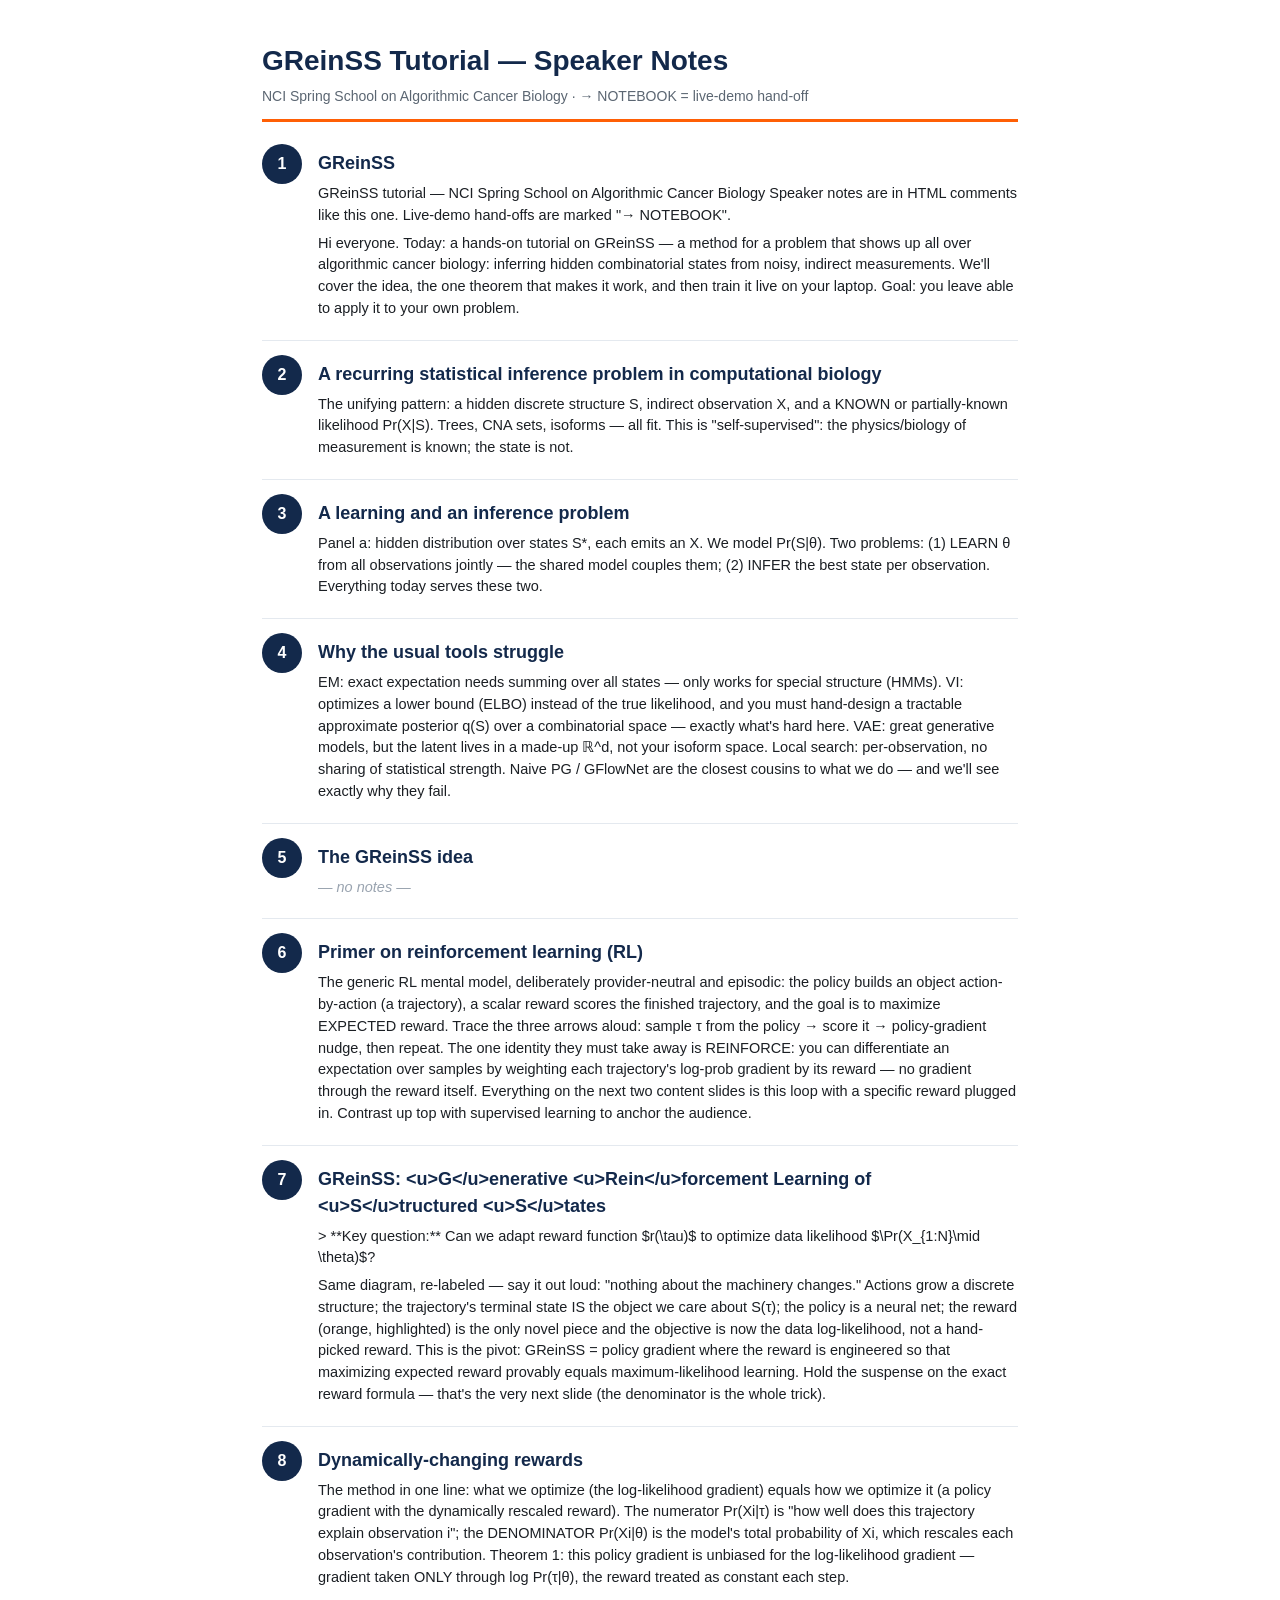
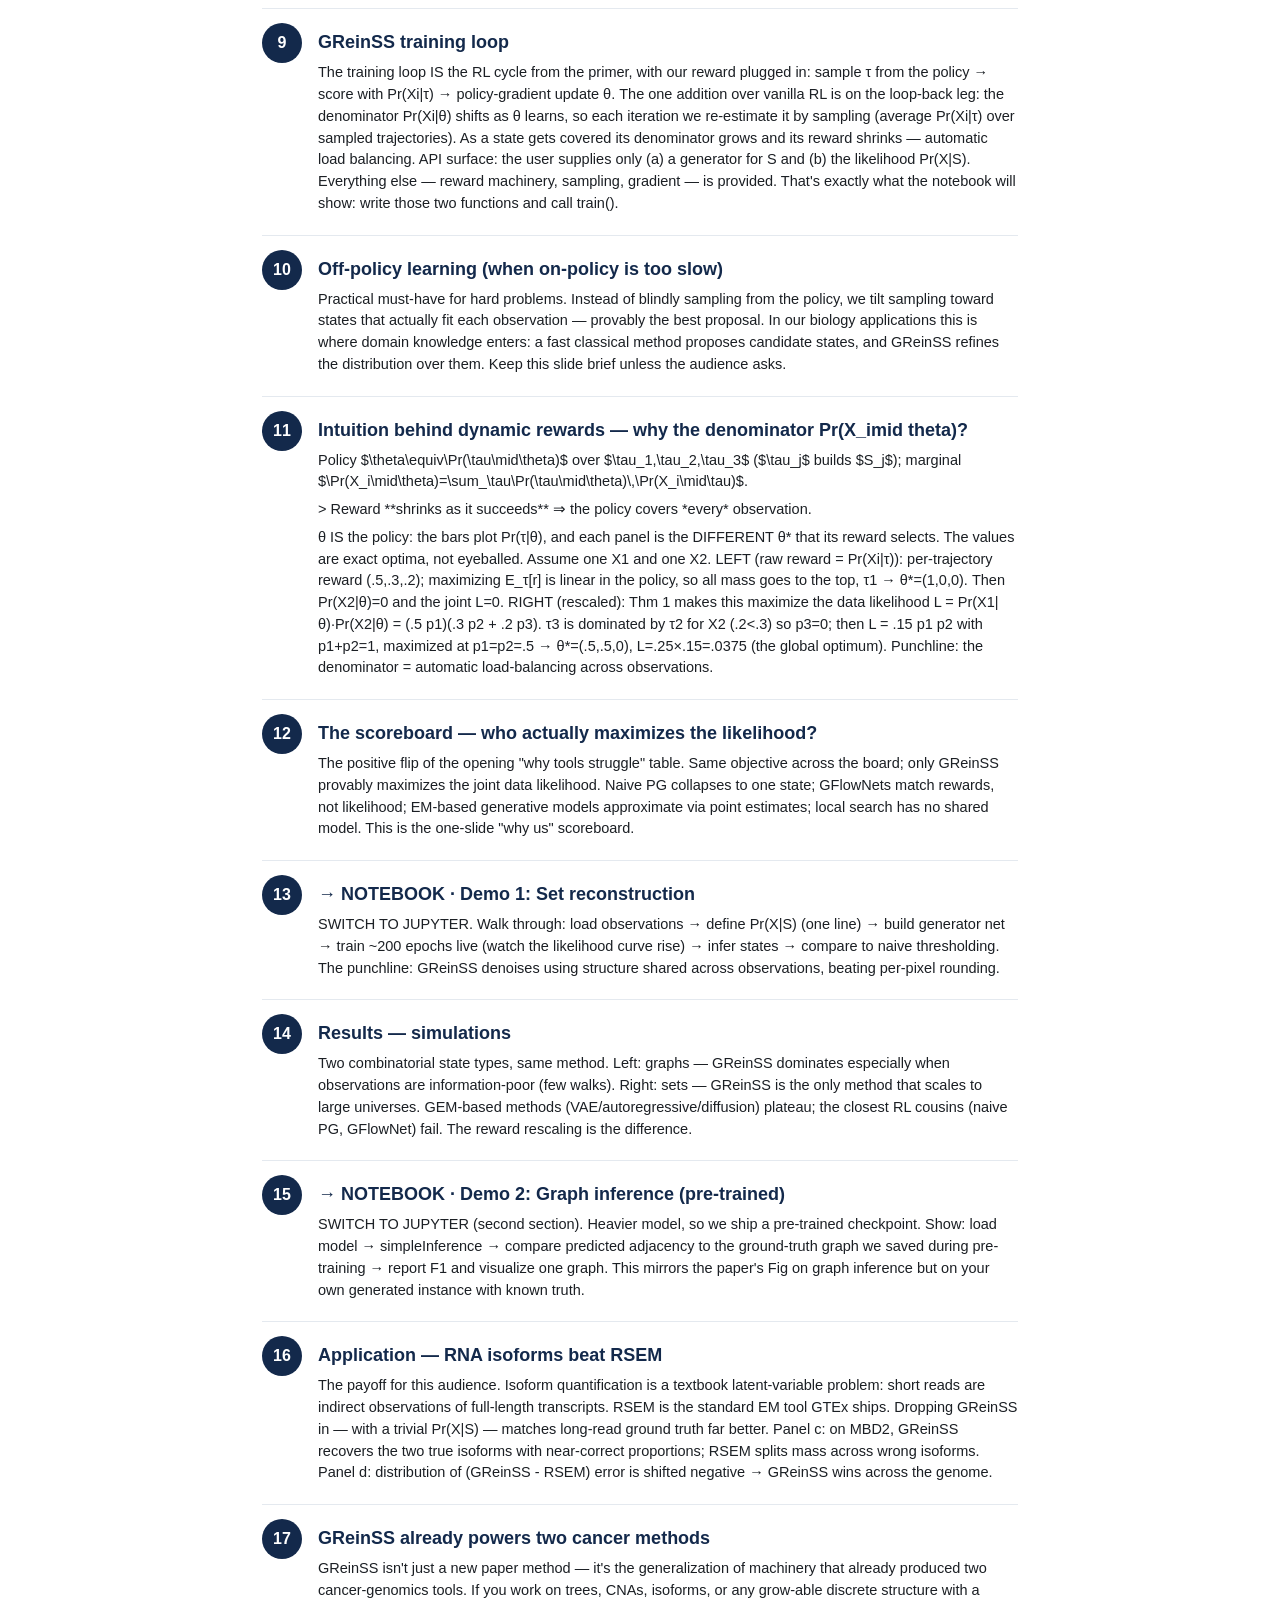
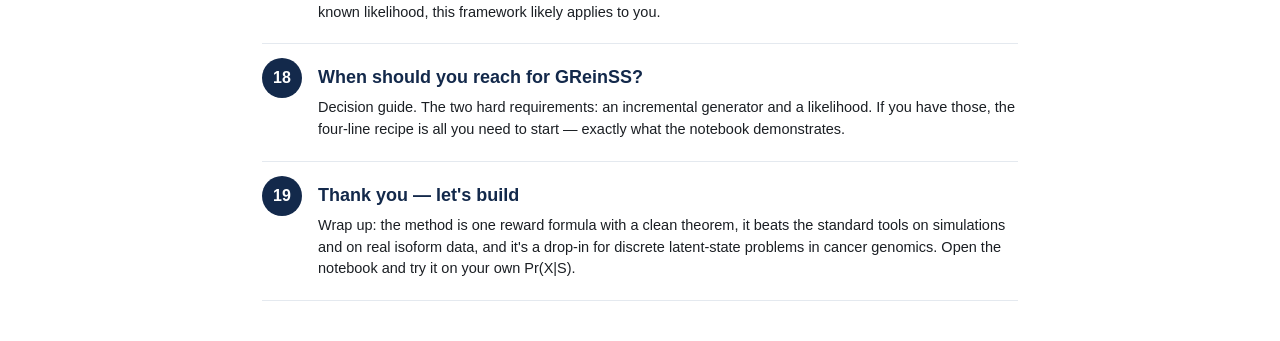
==== commit 60c192bc: "Rework reward slides; add denominator-intuition slide - Merge "dynamically-changing rewards" with th" ====
--- a/speaker-notes.html
+++ b/speaker-notes.html
@@ -1 +1 @@
-<!doctype html><html lang="en"><head><meta charset="utf-8"><title>GReinSS Tutorial — Speaker Notes</title><style>:root{--blue:#13294B;--orange:#FF5F05;--muted:#5b6672;}*{box-sizing:border-box;}body{font-family:-apple-system,"Helvetica Neue",Arial,sans-serif;color:#1b1f24;max-width:820px;margin:0 auto;padding:40px 32px;line-height:1.5;}header{border-bottom:3px solid var(--orange);margin-bottom:8px;padding-bottom:12px;}header h1{color:var(--blue);margin:0 0 4px;font-size:28px;}header p{color:var(--muted);margin:0;font-size:14px;}.card{display:flex;gap:16px;padding:14px 0;border-bottom:1px solid #e4e9ef;break-inside:avoid;page-break-inside:avoid;}.num{flex:0 0 40px;height:40px;border-radius:50%;background:var(--blue);color:#fff;font-weight:700;display:flex;align-items:center;justify-content:center;}.body h2{color:var(--blue);font-size:18px;margin:6px 0;}.body p{margin:6px 0;font-size:14.5px;}.body p.none{color:#9aa4b0;font-style:italic;}@media print{body{max-width:none;}.num{-webkit-print-color-adjust:exact;print-color-adjust:exact;}}</style></head><body><header><h1>GReinSS Tutorial — Speaker Notes</h1><p>NCI Spring School on Algorithmic Cancer Biology · → NOTEBOOK = live-demo hand-off</p></header><section class="card"><div class="num">1</div><div class="body"><h2>GReinSS</h2><p>Hi everyone. Today: a hands-on tutorial on GReinSS — a method for a problem that shows up all over algorithmic cancer biology: inferring hidden combinatorial states from noisy, indirect measurements. We&#x27;ll cover the idea, the one theorem that makes it work, and then train it live on your laptop. Goal: you leave able to apply it to your own problem.</p></div></section><section class="card"><div class="num">2</div><div class="body"><h2>A recurring statistical inference problem in computational biology</h2><p>The unifying pattern: a hidden discrete structure S, indirect observation X, and a KNOWN or partially-known likelihood Pr(X|S). Trees, CNA sets, isoforms — all fit. This is &quot;self-supervised&quot;: the physics/biology of measurement is known; the state is not.</p></div></section><section class="card"><div class="num">3</div><div class="body"><h2>A learning and an inference problem</h2><p>Panel a: hidden distribution over states S*, each emits an X. We model Pr(S|θ). Two problems: (1) LEARN θ from all observations jointly — the shared model couples them; (2) INFER the best state per observation. Everything today serves these two.</p></div></section><section class="card"><div class="num">4</div><div class="body"><h2>Why the usual tools struggle</h2><p>EM: exact expectation needs summing over all states — only works for special structure (HMMs). VI: optimizes a lower bound (ELBO) instead of the true likelihood, and you must hand-design a tractable approximate posterior q(S) over a combinatorial space — exactly what&#x27;s hard here. VAE: great generative models, but the latent lives in a made-up ℝ^d, not your isoform space. Local search: per-observation, no sharing of statistical strength. Naive PG / GFlowNet are the closest cousins to what we do — and we&#x27;ll see exactly why they fail.</p></div></section><section class="card"><div class="num">5</div><div class="body"><h2>The GReinSS idea</h2><p class="none">— no notes —</p></div></section><section class="card"><div class="num">6</div><div class="body"><h2>Generate states as trajectories</h2><p>This is the RL move: represent a big discrete object as a path of small decisions. The policy is a neural net that at each step picks the next action. Any structure you can grow incrementally fits. We never enumerate S — we sample trajectories and average.</p></div></section><section class="card"><div class="num">7</div><div class="body"><h2>The one equation that matters</h2><p>This is the whole method in one line. The numerator Pr(Xi|τ) is the usual &quot;how well does this trajectory explain observation i&quot;. The DENOMINATOR Pr(Xi|θ) is the current model&#x27;s total probability of that observation — it rescales each observation&#x27;s contribution. Gradient is taken ONLY through log Pr(τ|θ); the reward is treated as a constant each step, then recomputed after the update. That&#x27;s the &quot;dynamic&quot; part.</p></div></section><section class="card"><div class="num">8</div><div class="body"><h2>Why the denominator? (intuition)</h2><p>Key teaching moment. Without rescaling, τ1 has the highest raw reward, so naive PG puts ALL mass on it — but then X2 has zero probability and the joint likelihood is ZERO. With the denominator, as soon as τ1 gets probability its reward drops (it&#x27;s dividing by its own success), so the policy is pushed to also cover X2. Equilibrium = the likelihood optimum. Note τ3 dies: it&#x27;s dominated by τ2 for explaining X2. The method finds the RIGHT support.</p></div></section><section class="card"><div class="num">9</div><div class="body"><h2>The reward is dynamic — that&#x27;s the whole trick</h2><p>Payoff of the title. The numerator is per-trajectory fit; the denominator is the current model&#x27;s total probability of Xi — it shifts as θ learns, so we can&#x27;t precompute it. Each iteration we sample trajectories and average Pr(Xi|τ) to estimate it. As a state gets covered, its denominator grows and its reward shrinks — automatic load balancing.</p></div></section><section class="card"><div class="num">10</div><div class="body"><h2>The training loop</h2><p>Emphasize the API surface: the user supplies (a) a generator and (b) Pr(X|S). That&#x27;s it. The reward machinery, sampling, and gradient are provided. This is exactly what the notebook will show — you&#x27;ll write those two functions and call train().</p></div></section><section class="card"><div class="num">11</div><div class="body"><h2>Off-policy learning (when on-policy is too slow)</h2><p>Practical must-have for hard problems. Instead of blindly sampling from the policy, we tilt sampling toward states that actually fit each observation — provably the best proposal. In our biology applications this is where domain knowledge enters: a fast classical method proposes candidate states, and GReinSS refines the distribution over them. Keep this slide brief unless the audience asks.</p></div></section><section class="card"><div class="num">12</div><div class="body"><h2>The scoreboard — who actually maximizes the likelihood?</h2><p>The positive flip of the opening &quot;why tools struggle&quot; table. Same objective across the board; only GReinSS provably maximizes the joint data likelihood. Naive PG collapses to one state; GFlowNets match rewards, not likelihood; EM-based generative models approximate via point estimates; local search has no shared model. This is the one-slide &quot;why us&quot; scoreboard.</p></div></section><section class="card"><div class="num">13</div><div class="body"><h2>→ NOTEBOOK · Demo 1: Set reconstruction</h2><p>SWITCH TO JUPYTER. Walk through: load observations → define Pr(X|S) (one line) → build generator net → train ~200 epochs live (watch the likelihood curve rise) → infer states → compare to naive thresholding. The punchline: GReinSS denoises using structure shared across observations, beating per-pixel rounding.</p></div></section><section class="card"><div class="num">14</div><div class="body"><h2>Results — simulations</h2><p>Two combinatorial state types, same method. Left: graphs — GReinSS dominates especially when observations are information-poor (few walks). Right: sets — GReinSS is the only method that scales to large universes. GEM-based methods (VAE/autoregressive/diffusion) plateau; the closest RL cousins (naive PG, GFlowNet) fail. The reward rescaling is the difference.</p></div></section><section class="card"><div class="num">15</div><div class="body"><h2>→ NOTEBOOK · Demo 2: Graph inference (pre-trained)</h2><p>SWITCH TO JUPYTER (second section). Heavier model, so we ship a pre-trained checkpoint. Show: load model → simpleInference → compare predicted adjacency to the ground-truth graph we saved during pre-training → report F1 and visualize one graph. This mirrors the paper&#x27;s Fig on graph inference but on your own generated instance with known truth.</p></div></section><section class="card"><div class="num">16</div><div class="body"><h2>Application — RNA isoforms beat RSEM</h2><p>The payoff for this audience. Isoform quantification is a textbook latent-variable problem: short reads are indirect observations of full-length transcripts. RSEM is the standard EM tool GTEx ships. Dropping GReinSS in — with a trivial Pr(X|S) — matches long-read ground truth far better. Panel c: on MBD2, GReinSS recovers the two true isoforms with near-correct proportions; RSEM splits mass across wrong isoforms. Panel d: distribution of (GReinSS - RSEM) error is shifted negative → GReinSS wins across the genome.</p></div></section><section class="card"><div class="num">17</div><div class="body"><h2>GReinSS already powers two cancer methods</h2><p>GReinSS isn&#x27;t just a new paper method — it&#x27;s the generalization of machinery that already produced two cancer-genomics tools. If you work on trees, CNAs, isoforms, or any grow-able discrete structure with a known likelihood, this framework likely applies to you.</p></div></section><section class="card"><div class="num">18</div><div class="body"><h2>When should you reach for GReinSS?</h2><p>Decision guide. The two hard requirements: an incremental generator and a likelihood. If you have those, the four-line recipe is all you need to start — exactly what the notebook demonstrates.</p></div></section><section class="card"><div class="num">19</div><div class="body"><h2>Thank you — let&#x27;s build</h2><p>Wrap up: the method is one reward formula with a clean theorem, it beats the standard tools on simulations and on real isoform data, and it&#x27;s a drop-in for discrete latent-state problems in cancer genomics. Open the notebook and try it on your own Pr(X|S).</p></div></section></body></html>+<!doctype html><html lang="en"><head><meta charset="utf-8"><title>GReinSS Tutorial — Speaker Notes</title><style>:root{--blue:#13294B;--orange:#FF5F05;--muted:#5b6672;}*{box-sizing:border-box;}body{font-family:-apple-system,"Helvetica Neue",Arial,sans-serif;color:#1b1f24;max-width:820px;margin:0 auto;padding:40px 32px;line-height:1.5;}header{border-bottom:3px solid var(--orange);margin-bottom:8px;padding-bottom:12px;}header h1{color:var(--blue);margin:0 0 4px;font-size:28px;}header p{color:var(--muted);margin:0;font-size:14px;}.card{display:flex;gap:16px;padding:14px 0;border-bottom:1px solid #e4e9ef;break-inside:avoid;page-break-inside:avoid;}.num{flex:0 0 40px;height:40px;border-radius:50%;background:var(--blue);color:#fff;font-weight:700;display:flex;align-items:center;justify-content:center;}.body h2{color:var(--blue);font-size:18px;margin:6px 0;}.body p{margin:6px 0;font-size:14.5px;}.body p.none{color:#9aa4b0;font-style:italic;}@media print{body{max-width:none;}.num{-webkit-print-color-adjust:exact;print-color-adjust:exact;}}</style></head><body><header><h1>GReinSS Tutorial — Speaker Notes</h1><p>NCI Spring School on Algorithmic Cancer Biology · → NOTEBOOK = live-demo hand-off</p></header><section class="card"><div class="num">1</div><div class="body"><h2>GReinSS</h2><p>GReinSS tutorial — NCI Spring School on Algorithmic Cancer Biology Speaker notes are in HTML comments like this one. Live-demo hand-offs are marked &quot;→ NOTEBOOK&quot;.</p><p>Hi everyone. Today: a hands-on tutorial on GReinSS — a method for a problem that shows up all over algorithmic cancer biology: inferring hidden combinatorial states from noisy, indirect measurements. We&#x27;ll cover the idea, the one theorem that makes it work, and then train it live on your laptop. Goal: you leave able to apply it to your own problem.</p></div></section><section class="card"><div class="num">2</div><div class="body"><h2>A recurring statistical inference problem in computational biology</h2><p>The unifying pattern: a hidden discrete structure S, indirect observation X, and a KNOWN or partially-known likelihood Pr(X|S). Trees, CNA sets, isoforms — all fit. This is &quot;self-supervised&quot;: the physics/biology of measurement is known; the state is not.</p></div></section><section class="card"><div class="num">3</div><div class="body"><h2>A learning and an inference problem</h2><p>Panel a: hidden distribution over states S*, each emits an X. We model Pr(S|θ). Two problems: (1) LEARN θ from all observations jointly — the shared model couples them; (2) INFER the best state per observation. Everything today serves these two.</p></div></section><section class="card"><div class="num">4</div><div class="body"><h2>Why the usual tools struggle</h2><p>EM: exact expectation needs summing over all states — only works for special structure (HMMs). VI: optimizes a lower bound (ELBO) instead of the true likelihood, and you must hand-design a tractable approximate posterior q(S) over a combinatorial space — exactly what&#x27;s hard here. VAE: great generative models, but the latent lives in a made-up ℝ^d, not your isoform space. Local search: per-observation, no sharing of statistical strength. Naive PG / GFlowNet are the closest cousins to what we do — and we&#x27;ll see exactly why they fail.</p></div></section><section class="card"><div class="num">5</div><div class="body"><h2>The GReinSS idea</h2><p class="none">— no notes —</p></div></section><section class="card"><div class="num">6</div><div class="body"><h2>Primer on reinforcement learning (RL)</h2><p>The generic RL mental model, deliberately provider-neutral and episodic: the policy builds an object action-by-action (a trajectory), a scalar reward scores the finished trajectory, and the goal is to maximize EXPECTED reward. Trace the three arrows aloud: sample τ from the policy → score it → policy-gradient nudge, then repeat. The one identity they must take away is REINFORCE: you can differentiate an expectation over samples by weighting each trajectory&#x27;s log-prob gradient by its reward — no gradient through the reward itself. Everything on the next two content slides is this loop with a specific reward plugged in. Contrast up top with supervised learning to anchor the audience.</p></div></section><section class="card"><div class="num">7</div><div class="body"><h2>GReinSS: &lt;u&gt;G&lt;/u&gt;enerative &lt;u&gt;Rein&lt;/u&gt;forcement Learning of &lt;u&gt;S&lt;/u&gt;tructured &lt;u&gt;S&lt;/u&gt;tates</h2><p>&gt; **Key question:** Can we adapt reward function $r(\tau)$ to optimize data likelihood $\Pr(X_{1:N}\mid \theta)$?</p><p>Same diagram, re-labeled — say it out loud: &quot;nothing about the machinery changes.&quot; Actions grow a discrete structure; the trajectory&#x27;s terminal state IS the object we care about S(τ); the policy is a neural net; the reward (orange, highlighted) is the only novel piece and the objective is now the data log-likelihood, not a hand-picked reward. This is the pivot: GReinSS = policy gradient where the reward is engineered so that maximizing expected reward provably equals maximum-likelihood learning. Hold the suspense on the exact reward formula — that&#x27;s the very next slide (the denominator is the whole trick).</p></div></section><section class="card"><div class="num">8</div><div class="body"><h2>Dynamically-changing rewards</h2><p>The method in one line: what we optimize (the log-likelihood gradient) equals how we optimize it (a policy gradient with the dynamically rescaled reward). The numerator Pr(Xi|τ) is &quot;how well does this trajectory explain observation i&quot;; the DENOMINATOR Pr(Xi|θ) is the model&#x27;s total probability of Xi, which rescales each observation&#x27;s contribution. Theorem 1: this policy gradient is unbiased for the log-likelihood gradient — gradient taken ONLY through log Pr(τ|θ), the reward treated as constant each step.</p></div></section><section class="card"><div class="num">9</div><div class="body"><h2>GReinSS training loop</h2><p>The training loop IS the RL cycle from the primer, with our reward plugged in: sample τ from the policy → score with Pr(Xi|τ) → policy-gradient update θ. The one addition over vanilla RL is on the loop-back leg: the denominator Pr(Xi|θ) shifts as θ learns, so each iteration we re-estimate it by sampling (average Pr(Xi|τ) over sampled trajectories). As a state gets covered its denominator grows and its reward shrinks — automatic load balancing. API surface: the user supplies only (a) a generator for S and (b) the likelihood Pr(X|S). Everything else — reward machinery, sampling, gradient — is provided. That&#x27;s exactly what the notebook will show: write those two functions and call train().</p></div></section><section class="card"><div class="num">10</div><div class="body"><h2>Off-policy learning (when on-policy is too slow)</h2><p>Practical must-have for hard problems. Instead of blindly sampling from the policy, we tilt sampling toward states that actually fit each observation — provably the best proposal. In our biology applications this is where domain knowledge enters: a fast classical method proposes candidate states, and GReinSS refines the distribution over them. Keep this slide brief unless the audience asks.</p></div></section><section class="card"><div class="num">11</div><div class="body"><h2>Intuition behind dynamic rewards — why the denominator Pr(X_imid theta)?</h2><p>Policy $\theta\equiv\Pr(\tau\mid\theta)$ over $\tau_1,\tau_2,\tau_3$ ($\tau_j$ builds $S_j$); marginal $\Pr(X_i\mid\theta)=\sum_\tau\Pr(\tau\mid\theta)\,\Pr(X_i\mid\tau)$.</p><p>&gt; Reward **shrinks as it succeeds** ⇒ the policy covers *every* observation.</p><p>θ IS the policy: the bars plot Pr(τ|θ), and each panel is the DIFFERENT θ* that its reward selects. The values are exact optima, not eyeballed. Assume one X1 and one X2. LEFT (raw reward = Pr(Xi|τ)): per-trajectory reward (.5,.3,.2); maximizing E_τ[r] is linear in the policy, so all mass goes to the top, τ1 → θ*=(1,0,0). Then Pr(X2|θ)=0 and the joint L=0. RIGHT (rescaled): Thm 1 makes this maximize the data likelihood L = Pr(X1|θ)·Pr(X2|θ) = (.5 p1)(.3 p2 + .2 p3). τ3 is dominated by τ2 for X2 (.2&lt;.3) so p3=0; then L = .15 p1 p2 with p1+p2=1, maximized at p1=p2=.5 → θ*=(.5,.5,0), L=.25×.15=.0375 (the global optimum). Punchline: the denominator = automatic load-balancing across observations.</p></div></section><section class="card"><div class="num">12</div><div class="body"><h2>The scoreboard — who actually maximizes the likelihood?</h2><p>The positive flip of the opening &quot;why tools struggle&quot; table. Same objective across the board; only GReinSS provably maximizes the joint data likelihood. Naive PG collapses to one state; GFlowNets match rewards, not likelihood; EM-based generative models approximate via point estimates; local search has no shared model. This is the one-slide &quot;why us&quot; scoreboard.</p></div></section><section class="card"><div class="num">13</div><div class="body"><h2>→ NOTEBOOK · Demo 1: Set reconstruction</h2><p>SWITCH TO JUPYTER. Walk through: load observations → define Pr(X|S) (one line) → build generator net → train ~200 epochs live (watch the likelihood curve rise) → infer states → compare to naive thresholding. The punchline: GReinSS denoises using structure shared across observations, beating per-pixel rounding.</p></div></section><section class="card"><div class="num">14</div><div class="body"><h2>Results — simulations</h2><p>Two combinatorial state types, same method. Left: graphs — GReinSS dominates especially when observations are information-poor (few walks). Right: sets — GReinSS is the only method that scales to large universes. GEM-based methods (VAE/autoregressive/diffusion) plateau; the closest RL cousins (naive PG, GFlowNet) fail. The reward rescaling is the difference.</p></div></section><section class="card"><div class="num">15</div><div class="body"><h2>→ NOTEBOOK · Demo 2: Graph inference (pre-trained)</h2><p>SWITCH TO JUPYTER (second section). Heavier model, so we ship a pre-trained checkpoint. Show: load model → simpleInference → compare predicted adjacency to the ground-truth graph we saved during pre-training → report F1 and visualize one graph. This mirrors the paper&#x27;s Fig on graph inference but on your own generated instance with known truth.</p></div></section><section class="card"><div class="num">16</div><div class="body"><h2>Application — RNA isoforms beat RSEM</h2><p>The payoff for this audience. Isoform quantification is a textbook latent-variable problem: short reads are indirect observations of full-length transcripts. RSEM is the standard EM tool GTEx ships. Dropping GReinSS in — with a trivial Pr(X|S) — matches long-read ground truth far better. Panel c: on MBD2, GReinSS recovers the two true isoforms with near-correct proportions; RSEM splits mass across wrong isoforms. Panel d: distribution of (GReinSS - RSEM) error is shifted negative → GReinSS wins across the genome.</p></div></section><section class="card"><div class="num">17</div><div class="body"><h2>GReinSS already powers two cancer methods</h2><p>GReinSS isn&#x27;t just a new paper method — it&#x27;s the generalization of machinery that already produced two cancer-genomics tools. If you work on trees, CNAs, isoforms, or any grow-able discrete structure with a known likelihood, this framework likely applies to you.</p></div></section><section class="card"><div class="num">18</div><div class="body"><h2>When should you reach for GReinSS?</h2><p>Decision guide. The two hard requirements: an incremental generator and a likelihood. If you have those, the four-line recipe is all you need to start — exactly what the notebook demonstrates.</p></div></section><section class="card"><div class="num">19</div><div class="body"><h2>Thank you — let&#x27;s build</h2><p>Wrap up: the method is one reward formula with a clean theorem, it beats the standard tools on simulations and on real isoform data, and it&#x27;s a drop-in for discrete latent-state problems in cancer genomics. Open the notebook and try it on your own Pr(X|S).</p></div></section></body></html>
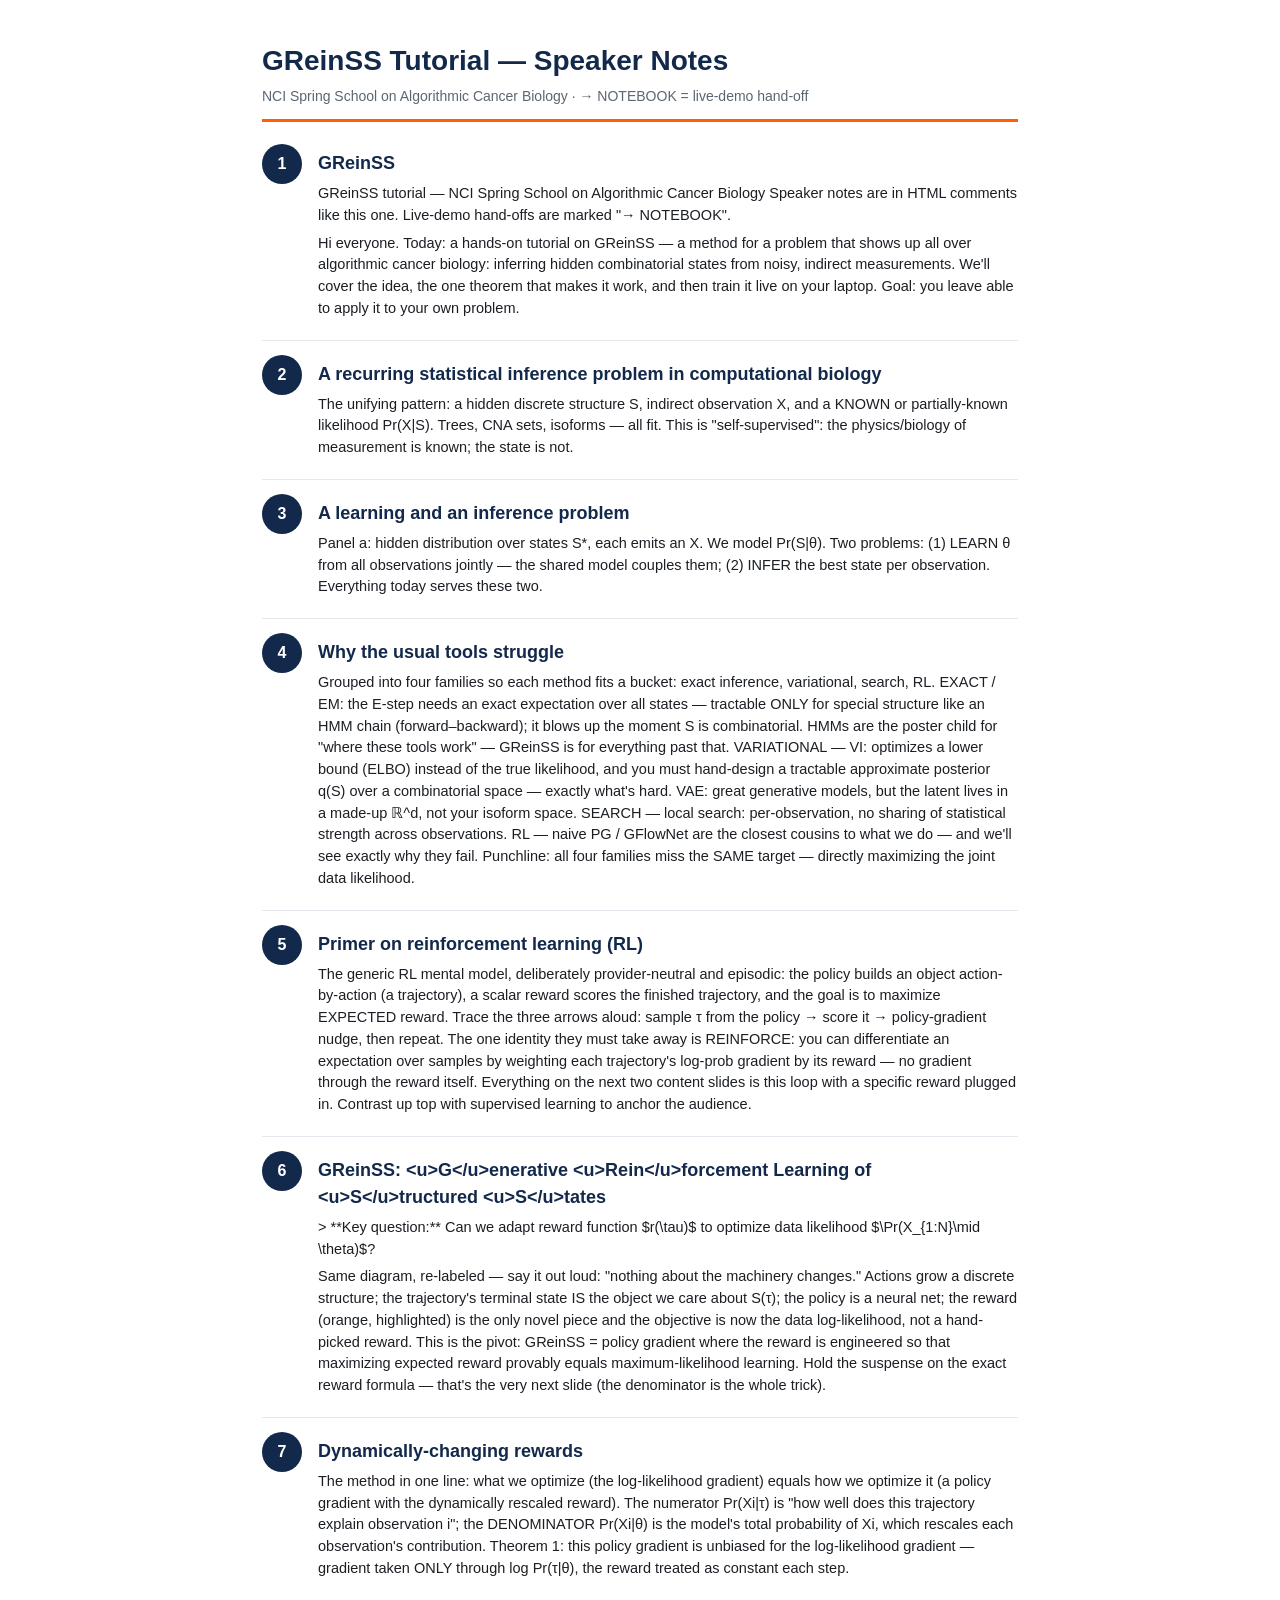
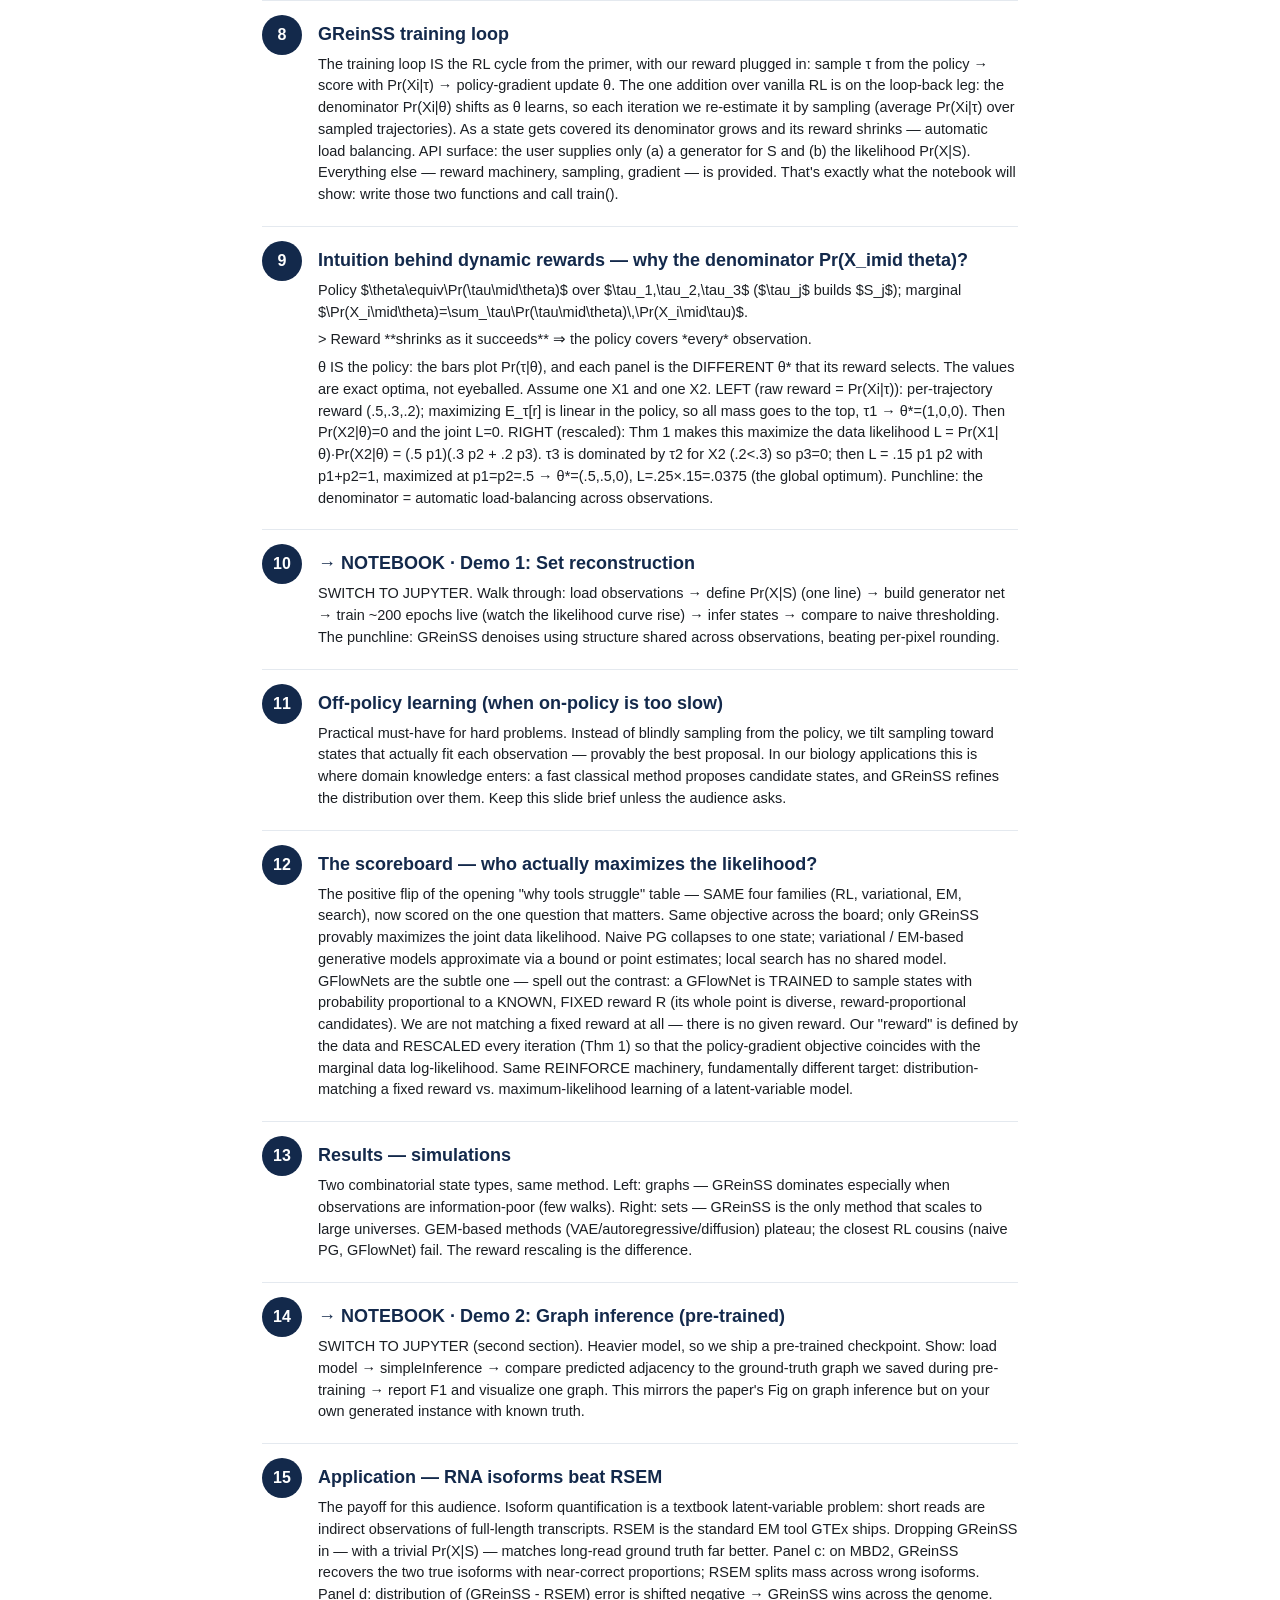
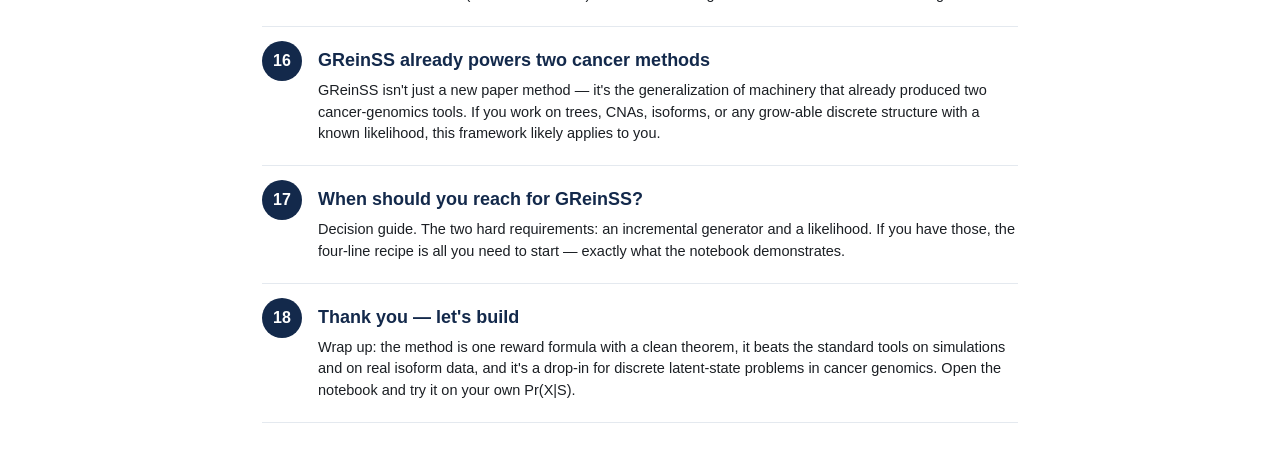
==== commit 0b0cc7ba: "Restructure deck: motivation, ordering, and slide-6 diagram cleanup - Remove the "GReinSS idea" divi" ====
--- a/speaker-notes.html
+++ b/speaker-notes.html
@@ -1 +1 @@
-<!doctype html><html lang="en"><head><meta charset="utf-8"><title>GReinSS Tutorial — Speaker Notes</title><style>:root{--blue:#13294B;--orange:#FF5F05;--muted:#5b6672;}*{box-sizing:border-box;}body{font-family:-apple-system,"Helvetica Neue",Arial,sans-serif;color:#1b1f24;max-width:820px;margin:0 auto;padding:40px 32px;line-height:1.5;}header{border-bottom:3px solid var(--orange);margin-bottom:8px;padding-bottom:12px;}header h1{color:var(--blue);margin:0 0 4px;font-size:28px;}header p{color:var(--muted);margin:0;font-size:14px;}.card{display:flex;gap:16px;padding:14px 0;border-bottom:1px solid #e4e9ef;break-inside:avoid;page-break-inside:avoid;}.num{flex:0 0 40px;height:40px;border-radius:50%;background:var(--blue);color:#fff;font-weight:700;display:flex;align-items:center;justify-content:center;}.body h2{color:var(--blue);font-size:18px;margin:6px 0;}.body p{margin:6px 0;font-size:14.5px;}.body p.none{color:#9aa4b0;font-style:italic;}@media print{body{max-width:none;}.num{-webkit-print-color-adjust:exact;print-color-adjust:exact;}}</style></head><body><header><h1>GReinSS Tutorial — Speaker Notes</h1><p>NCI Spring School on Algorithmic Cancer Biology · → NOTEBOOK = live-demo hand-off</p></header><section class="card"><div class="num">1</div><div class="body"><h2>GReinSS</h2><p>GReinSS tutorial — NCI Spring School on Algorithmic Cancer Biology Speaker notes are in HTML comments like this one. Live-demo hand-offs are marked &quot;→ NOTEBOOK&quot;.</p><p>Hi everyone. Today: a hands-on tutorial on GReinSS — a method for a problem that shows up all over algorithmic cancer biology: inferring hidden combinatorial states from noisy, indirect measurements. We&#x27;ll cover the idea, the one theorem that makes it work, and then train it live on your laptop. Goal: you leave able to apply it to your own problem.</p></div></section><section class="card"><div class="num">2</div><div class="body"><h2>A recurring statistical inference problem in computational biology</h2><p>The unifying pattern: a hidden discrete structure S, indirect observation X, and a KNOWN or partially-known likelihood Pr(X|S). Trees, CNA sets, isoforms — all fit. This is &quot;self-supervised&quot;: the physics/biology of measurement is known; the state is not.</p></div></section><section class="card"><div class="num">3</div><div class="body"><h2>A learning and an inference problem</h2><p>Panel a: hidden distribution over states S*, each emits an X. We model Pr(S|θ). Two problems: (1) LEARN θ from all observations jointly — the shared model couples them; (2) INFER the best state per observation. Everything today serves these two.</p></div></section><section class="card"><div class="num">4</div><div class="body"><h2>Why the usual tools struggle</h2><p>EM: exact expectation needs summing over all states — only works for special structure (HMMs). VI: optimizes a lower bound (ELBO) instead of the true likelihood, and you must hand-design a tractable approximate posterior q(S) over a combinatorial space — exactly what&#x27;s hard here. VAE: great generative models, but the latent lives in a made-up ℝ^d, not your isoform space. Local search: per-observation, no sharing of statistical strength. Naive PG / GFlowNet are the closest cousins to what we do — and we&#x27;ll see exactly why they fail.</p></div></section><section class="card"><div class="num">5</div><div class="body"><h2>The GReinSS idea</h2><p class="none">— no notes —</p></div></section><section class="card"><div class="num">6</div><div class="body"><h2>Primer on reinforcement learning (RL)</h2><p>The generic RL mental model, deliberately provider-neutral and episodic: the policy builds an object action-by-action (a trajectory), a scalar reward scores the finished trajectory, and the goal is to maximize EXPECTED reward. Trace the three arrows aloud: sample τ from the policy → score it → policy-gradient nudge, then repeat. The one identity they must take away is REINFORCE: you can differentiate an expectation over samples by weighting each trajectory&#x27;s log-prob gradient by its reward — no gradient through the reward itself. Everything on the next two content slides is this loop with a specific reward plugged in. Contrast up top with supervised learning to anchor the audience.</p></div></section><section class="card"><div class="num">7</div><div class="body"><h2>GReinSS: &lt;u&gt;G&lt;/u&gt;enerative &lt;u&gt;Rein&lt;/u&gt;forcement Learning of &lt;u&gt;S&lt;/u&gt;tructured &lt;u&gt;S&lt;/u&gt;tates</h2><p>&gt; **Key question:** Can we adapt reward function $r(\tau)$ to optimize data likelihood $\Pr(X_{1:N}\mid \theta)$?</p><p>Same diagram, re-labeled — say it out loud: &quot;nothing about the machinery changes.&quot; Actions grow a discrete structure; the trajectory&#x27;s terminal state IS the object we care about S(τ); the policy is a neural net; the reward (orange, highlighted) is the only novel piece and the objective is now the data log-likelihood, not a hand-picked reward. This is the pivot: GReinSS = policy gradient where the reward is engineered so that maximizing expected reward provably equals maximum-likelihood learning. Hold the suspense on the exact reward formula — that&#x27;s the very next slide (the denominator is the whole trick).</p></div></section><section class="card"><div class="num">8</div><div class="body"><h2>Dynamically-changing rewards</h2><p>The method in one line: what we optimize (the log-likelihood gradient) equals how we optimize it (a policy gradient with the dynamically rescaled reward). The numerator Pr(Xi|τ) is &quot;how well does this trajectory explain observation i&quot;; the DENOMINATOR Pr(Xi|θ) is the model&#x27;s total probability of Xi, which rescales each observation&#x27;s contribution. Theorem 1: this policy gradient is unbiased for the log-likelihood gradient — gradient taken ONLY through log Pr(τ|θ), the reward treated as constant each step.</p></div></section><section class="card"><div class="num">9</div><div class="body"><h2>GReinSS training loop</h2><p>The training loop IS the RL cycle from the primer, with our reward plugged in: sample τ from the policy → score with Pr(Xi|τ) → policy-gradient update θ. The one addition over vanilla RL is on the loop-back leg: the denominator Pr(Xi|θ) shifts as θ learns, so each iteration we re-estimate it by sampling (average Pr(Xi|τ) over sampled trajectories). As a state gets covered its denominator grows and its reward shrinks — automatic load balancing. API surface: the user supplies only (a) a generator for S and (b) the likelihood Pr(X|S). Everything else — reward machinery, sampling, gradient — is provided. That&#x27;s exactly what the notebook will show: write those two functions and call train().</p></div></section><section class="card"><div class="num">10</div><div class="body"><h2>Off-policy learning (when on-policy is too slow)</h2><p>Practical must-have for hard problems. Instead of blindly sampling from the policy, we tilt sampling toward states that actually fit each observation — provably the best proposal. In our biology applications this is where domain knowledge enters: a fast classical method proposes candidate states, and GReinSS refines the distribution over them. Keep this slide brief unless the audience asks.</p></div></section><section class="card"><div class="num">11</div><div class="body"><h2>Intuition behind dynamic rewards — why the denominator Pr(X_imid theta)?</h2><p>Policy $\theta\equiv\Pr(\tau\mid\theta)$ over $\tau_1,\tau_2,\tau_3$ ($\tau_j$ builds $S_j$); marginal $\Pr(X_i\mid\theta)=\sum_\tau\Pr(\tau\mid\theta)\,\Pr(X_i\mid\tau)$.</p><p>&gt; Reward **shrinks as it succeeds** ⇒ the policy covers *every* observation.</p><p>θ IS the policy: the bars plot Pr(τ|θ), and each panel is the DIFFERENT θ* that its reward selects. The values are exact optima, not eyeballed. Assume one X1 and one X2. LEFT (raw reward = Pr(Xi|τ)): per-trajectory reward (.5,.3,.2); maximizing E_τ[r] is linear in the policy, so all mass goes to the top, τ1 → θ*=(1,0,0). Then Pr(X2|θ)=0 and the joint L=0. RIGHT (rescaled): Thm 1 makes this maximize the data likelihood L = Pr(X1|θ)·Pr(X2|θ) = (.5 p1)(.3 p2 + .2 p3). τ3 is dominated by τ2 for X2 (.2&lt;.3) so p3=0; then L = .15 p1 p2 with p1+p2=1, maximized at p1=p2=.5 → θ*=(.5,.5,0), L=.25×.15=.0375 (the global optimum). Punchline: the denominator = automatic load-balancing across observations.</p></div></section><section class="card"><div class="num">12</div><div class="body"><h2>The scoreboard — who actually maximizes the likelihood?</h2><p>The positive flip of the opening &quot;why tools struggle&quot; table. Same objective across the board; only GReinSS provably maximizes the joint data likelihood. Naive PG collapses to one state; GFlowNets match rewards, not likelihood; EM-based generative models approximate via point estimates; local search has no shared model. This is the one-slide &quot;why us&quot; scoreboard.</p></div></section><section class="card"><div class="num">13</div><div class="body"><h2>→ NOTEBOOK · Demo 1: Set reconstruction</h2><p>SWITCH TO JUPYTER. Walk through: load observations → define Pr(X|S) (one line) → build generator net → train ~200 epochs live (watch the likelihood curve rise) → infer states → compare to naive thresholding. The punchline: GReinSS denoises using structure shared across observations, beating per-pixel rounding.</p></div></section><section class="card"><div class="num">14</div><div class="body"><h2>Results — simulations</h2><p>Two combinatorial state types, same method. Left: graphs — GReinSS dominates especially when observations are information-poor (few walks). Right: sets — GReinSS is the only method that scales to large universes. GEM-based methods (VAE/autoregressive/diffusion) plateau; the closest RL cousins (naive PG, GFlowNet) fail. The reward rescaling is the difference.</p></div></section><section class="card"><div class="num">15</div><div class="body"><h2>→ NOTEBOOK · Demo 2: Graph inference (pre-trained)</h2><p>SWITCH TO JUPYTER (second section). Heavier model, so we ship a pre-trained checkpoint. Show: load model → simpleInference → compare predicted adjacency to the ground-truth graph we saved during pre-training → report F1 and visualize one graph. This mirrors the paper&#x27;s Fig on graph inference but on your own generated instance with known truth.</p></div></section><section class="card"><div class="num">16</div><div class="body"><h2>Application — RNA isoforms beat RSEM</h2><p>The payoff for this audience. Isoform quantification is a textbook latent-variable problem: short reads are indirect observations of full-length transcripts. RSEM is the standard EM tool GTEx ships. Dropping GReinSS in — with a trivial Pr(X|S) — matches long-read ground truth far better. Panel c: on MBD2, GReinSS recovers the two true isoforms with near-correct proportions; RSEM splits mass across wrong isoforms. Panel d: distribution of (GReinSS - RSEM) error is shifted negative → GReinSS wins across the genome.</p></div></section><section class="card"><div class="num">17</div><div class="body"><h2>GReinSS already powers two cancer methods</h2><p>GReinSS isn&#x27;t just a new paper method — it&#x27;s the generalization of machinery that already produced two cancer-genomics tools. If you work on trees, CNAs, isoforms, or any grow-able discrete structure with a known likelihood, this framework likely applies to you.</p></div></section><section class="card"><div class="num">18</div><div class="body"><h2>When should you reach for GReinSS?</h2><p>Decision guide. The two hard requirements: an incremental generator and a likelihood. If you have those, the four-line recipe is all you need to start — exactly what the notebook demonstrates.</p></div></section><section class="card"><div class="num">19</div><div class="body"><h2>Thank you — let&#x27;s build</h2><p>Wrap up: the method is one reward formula with a clean theorem, it beats the standard tools on simulations and on real isoform data, and it&#x27;s a drop-in for discrete latent-state problems in cancer genomics. Open the notebook and try it on your own Pr(X|S).</p></div></section></body></html>+<!doctype html><html lang="en"><head><meta charset="utf-8"><title>GReinSS Tutorial — Speaker Notes</title><style>:root{--blue:#13294B;--orange:#FF5F05;--muted:#5b6672;}*{box-sizing:border-box;}body{font-family:-apple-system,"Helvetica Neue",Arial,sans-serif;color:#1b1f24;max-width:820px;margin:0 auto;padding:40px 32px;line-height:1.5;}header{border-bottom:3px solid var(--orange);margin-bottom:8px;padding-bottom:12px;}header h1{color:var(--blue);margin:0 0 4px;font-size:28px;}header p{color:var(--muted);margin:0;font-size:14px;}.card{display:flex;gap:16px;padding:14px 0;border-bottom:1px solid #e4e9ef;break-inside:avoid;page-break-inside:avoid;}.num{flex:0 0 40px;height:40px;border-radius:50%;background:var(--blue);color:#fff;font-weight:700;display:flex;align-items:center;justify-content:center;}.body h2{color:var(--blue);font-size:18px;margin:6px 0;}.body p{margin:6px 0;font-size:14.5px;}.body p.none{color:#9aa4b0;font-style:italic;}@media print{body{max-width:none;}.num{-webkit-print-color-adjust:exact;print-color-adjust:exact;}}</style></head><body><header><h1>GReinSS Tutorial — Speaker Notes</h1><p>NCI Spring School on Algorithmic Cancer Biology · → NOTEBOOK = live-demo hand-off</p></header><section class="card"><div class="num">1</div><div class="body"><h2>GReinSS</h2><p>GReinSS tutorial — NCI Spring School on Algorithmic Cancer Biology Speaker notes are in HTML comments like this one. Live-demo hand-offs are marked &quot;→ NOTEBOOK&quot;.</p><p>Hi everyone. Today: a hands-on tutorial on GReinSS — a method for a problem that shows up all over algorithmic cancer biology: inferring hidden combinatorial states from noisy, indirect measurements. We&#x27;ll cover the idea, the one theorem that makes it work, and then train it live on your laptop. Goal: you leave able to apply it to your own problem.</p></div></section><section class="card"><div class="num">2</div><div class="body"><h2>A recurring statistical inference problem in computational biology</h2><p>The unifying pattern: a hidden discrete structure S, indirect observation X, and a KNOWN or partially-known likelihood Pr(X|S). Trees, CNA sets, isoforms — all fit. This is &quot;self-supervised&quot;: the physics/biology of measurement is known; the state is not.</p></div></section><section class="card"><div class="num">3</div><div class="body"><h2>A learning and an inference problem</h2><p>Panel a: hidden distribution over states S*, each emits an X. We model Pr(S|θ). Two problems: (1) LEARN θ from all observations jointly — the shared model couples them; (2) INFER the best state per observation. Everything today serves these two.</p></div></section><section class="card"><div class="num">4</div><div class="body"><h2>Why the usual tools struggle</h2><p>Grouped into four families so each method fits a bucket: exact inference, variational, search, RL. EXACT / EM: the E-step needs an exact expectation over all states — tractable ONLY for special structure like an HMM chain (forward–backward); it blows up the moment S is combinatorial. HMMs are the poster child for &quot;where these tools work&quot; — GReinSS is for everything past that. VARIATIONAL — VI: optimizes a lower bound (ELBO) instead of the true likelihood, and you must hand-design a tractable approximate posterior q(S) over a combinatorial space — exactly what&#x27;s hard. VAE: great generative models, but the latent lives in a made-up ℝ^d, not your isoform space. SEARCH — local search: per-observation, no sharing of statistical strength across observations. RL — naive PG / GFlowNet are the closest cousins to what we do — and we&#x27;ll see exactly why they fail. Punchline: all four families miss the SAME target — directly maximizing the joint data likelihood.</p></div></section><section class="card"><div class="num">5</div><div class="body"><h2>Primer on reinforcement learning (RL)</h2><p>The generic RL mental model, deliberately provider-neutral and episodic: the policy builds an object action-by-action (a trajectory), a scalar reward scores the finished trajectory, and the goal is to maximize EXPECTED reward. Trace the three arrows aloud: sample τ from the policy → score it → policy-gradient nudge, then repeat. The one identity they must take away is REINFORCE: you can differentiate an expectation over samples by weighting each trajectory&#x27;s log-prob gradient by its reward — no gradient through the reward itself. Everything on the next two content slides is this loop with a specific reward plugged in. Contrast up top with supervised learning to anchor the audience.</p></div></section><section class="card"><div class="num">6</div><div class="body"><h2>GReinSS: &lt;u&gt;G&lt;/u&gt;enerative &lt;u&gt;Rein&lt;/u&gt;forcement Learning of &lt;u&gt;S&lt;/u&gt;tructured &lt;u&gt;S&lt;/u&gt;tates</h2><p>&gt; **Key question:** Can we adapt reward function $r(\tau)$ to optimize data likelihood $\Pr(X_{1:N}\mid \theta)$?</p><p>Same diagram, re-labeled — say it out loud: &quot;nothing about the machinery changes.&quot; Actions grow a discrete structure; the trajectory&#x27;s terminal state IS the object we care about S(τ); the policy is a neural net; the reward (orange, highlighted) is the only novel piece and the objective is now the data log-likelihood, not a hand-picked reward. This is the pivot: GReinSS = policy gradient where the reward is engineered so that maximizing expected reward provably equals maximum-likelihood learning. Hold the suspense on the exact reward formula — that&#x27;s the very next slide (the denominator is the whole trick).</p></div></section><section class="card"><div class="num">7</div><div class="body"><h2>Dynamically-changing rewards</h2><p>The method in one line: what we optimize (the log-likelihood gradient) equals how we optimize it (a policy gradient with the dynamically rescaled reward). The numerator Pr(Xi|τ) is &quot;how well does this trajectory explain observation i&quot;; the DENOMINATOR Pr(Xi|θ) is the model&#x27;s total probability of Xi, which rescales each observation&#x27;s contribution. Theorem 1: this policy gradient is unbiased for the log-likelihood gradient — gradient taken ONLY through log Pr(τ|θ), the reward treated as constant each step.</p></div></section><section class="card"><div class="num">8</div><div class="body"><h2>GReinSS training loop</h2><p>The training loop IS the RL cycle from the primer, with our reward plugged in: sample τ from the policy → score with Pr(Xi|τ) → policy-gradient update θ. The one addition over vanilla RL is on the loop-back leg: the denominator Pr(Xi|θ) shifts as θ learns, so each iteration we re-estimate it by sampling (average Pr(Xi|τ) over sampled trajectories). As a state gets covered its denominator grows and its reward shrinks — automatic load balancing. API surface: the user supplies only (a) a generator for S and (b) the likelihood Pr(X|S). Everything else — reward machinery, sampling, gradient — is provided. That&#x27;s exactly what the notebook will show: write those two functions and call train().</p></div></section><section class="card"><div class="num">9</div><div class="body"><h2>Intuition behind dynamic rewards — why the denominator Pr(X_imid theta)?</h2><p>Policy $\theta\equiv\Pr(\tau\mid\theta)$ over $\tau_1,\tau_2,\tau_3$ ($\tau_j$ builds $S_j$); marginal $\Pr(X_i\mid\theta)=\sum_\tau\Pr(\tau\mid\theta)\,\Pr(X_i\mid\tau)$.</p><p>&gt; Reward **shrinks as it succeeds** ⇒ the policy covers *every* observation.</p><p>θ IS the policy: the bars plot Pr(τ|θ), and each panel is the DIFFERENT θ* that its reward selects. The values are exact optima, not eyeballed. Assume one X1 and one X2. LEFT (raw reward = Pr(Xi|τ)): per-trajectory reward (.5,.3,.2); maximizing E_τ[r] is linear in the policy, so all mass goes to the top, τ1 → θ*=(1,0,0). Then Pr(X2|θ)=0 and the joint L=0. RIGHT (rescaled): Thm 1 makes this maximize the data likelihood L = Pr(X1|θ)·Pr(X2|θ) = (.5 p1)(.3 p2 + .2 p3). τ3 is dominated by τ2 for X2 (.2&lt;.3) so p3=0; then L = .15 p1 p2 with p1+p2=1, maximized at p1=p2=.5 → θ*=(.5,.5,0), L=.25×.15=.0375 (the global optimum). Punchline: the denominator = automatic load-balancing across observations.</p></div></section><section class="card"><div class="num">10</div><div class="body"><h2>→ NOTEBOOK · Demo 1: Set reconstruction</h2><p>SWITCH TO JUPYTER. Walk through: load observations → define Pr(X|S) (one line) → build generator net → train ~200 epochs live (watch the likelihood curve rise) → infer states → compare to naive thresholding. The punchline: GReinSS denoises using structure shared across observations, beating per-pixel rounding.</p></div></section><section class="card"><div class="num">11</div><div class="body"><h2>Off-policy learning (when on-policy is too slow)</h2><p>Practical must-have for hard problems. Instead of blindly sampling from the policy, we tilt sampling toward states that actually fit each observation — provably the best proposal. In our biology applications this is where domain knowledge enters: a fast classical method proposes candidate states, and GReinSS refines the distribution over them. Keep this slide brief unless the audience asks.</p></div></section><section class="card"><div class="num">12</div><div class="body"><h2>The scoreboard — who actually maximizes the likelihood?</h2><p>The positive flip of the opening &quot;why tools struggle&quot; table — SAME four families (RL, variational, EM, search), now scored on the one question that matters. Same objective across the board; only GReinSS provably maximizes the joint data likelihood. Naive PG collapses to one state; variational / EM-based generative models approximate via a bound or point estimates; local search has no shared model. GFlowNets are the subtle one — spell out the contrast: a GFlowNet is TRAINED to sample states with probability proportional to a KNOWN, FIXED reward R (its whole point is diverse, reward-proportional candidates). We are not matching a fixed reward at all — there is no given reward. Our &quot;reward&quot; is defined by the data and RESCALED every iteration (Thm 1) so that the policy-gradient objective coincides with the marginal data log-likelihood. Same REINFORCE machinery, fundamentally different target: distribution-matching a fixed reward vs. maximum-likelihood learning of a latent-variable model.</p></div></section><section class="card"><div class="num">13</div><div class="body"><h2>Results — simulations</h2><p>Two combinatorial state types, same method. Left: graphs — GReinSS dominates especially when observations are information-poor (few walks). Right: sets — GReinSS is the only method that scales to large universes. GEM-based methods (VAE/autoregressive/diffusion) plateau; the closest RL cousins (naive PG, GFlowNet) fail. The reward rescaling is the difference.</p></div></section><section class="card"><div class="num">14</div><div class="body"><h2>→ NOTEBOOK · Demo 2: Graph inference (pre-trained)</h2><p>SWITCH TO JUPYTER (second section). Heavier model, so we ship a pre-trained checkpoint. Show: load model → simpleInference → compare predicted adjacency to the ground-truth graph we saved during pre-training → report F1 and visualize one graph. This mirrors the paper&#x27;s Fig on graph inference but on your own generated instance with known truth.</p></div></section><section class="card"><div class="num">15</div><div class="body"><h2>Application — RNA isoforms beat RSEM</h2><p>The payoff for this audience. Isoform quantification is a textbook latent-variable problem: short reads are indirect observations of full-length transcripts. RSEM is the standard EM tool GTEx ships. Dropping GReinSS in — with a trivial Pr(X|S) — matches long-read ground truth far better. Panel c: on MBD2, GReinSS recovers the two true isoforms with near-correct proportions; RSEM splits mass across wrong isoforms. Panel d: distribution of (GReinSS - RSEM) error is shifted negative → GReinSS wins across the genome.</p></div></section><section class="card"><div class="num">16</div><div class="body"><h2>GReinSS already powers two cancer methods</h2><p>GReinSS isn&#x27;t just a new paper method — it&#x27;s the generalization of machinery that already produced two cancer-genomics tools. If you work on trees, CNAs, isoforms, or any grow-able discrete structure with a known likelihood, this framework likely applies to you.</p></div></section><section class="card"><div class="num">17</div><div class="body"><h2>When should you reach for GReinSS?</h2><p>Decision guide. The two hard requirements: an incremental generator and a likelihood. If you have those, the four-line recipe is all you need to start — exactly what the notebook demonstrates.</p></div></section><section class="card"><div class="num">18</div><div class="body"><h2>Thank you — let&#x27;s build</h2><p>Wrap up: the method is one reward formula with a clean theorem, it beats the standard tools on simulations and on real isoform data, and it&#x27;s a drop-in for discrete latent-state problems in cancer genomics. Open the notebook and try it on your own Pr(X|S).</p></div></section></body></html>
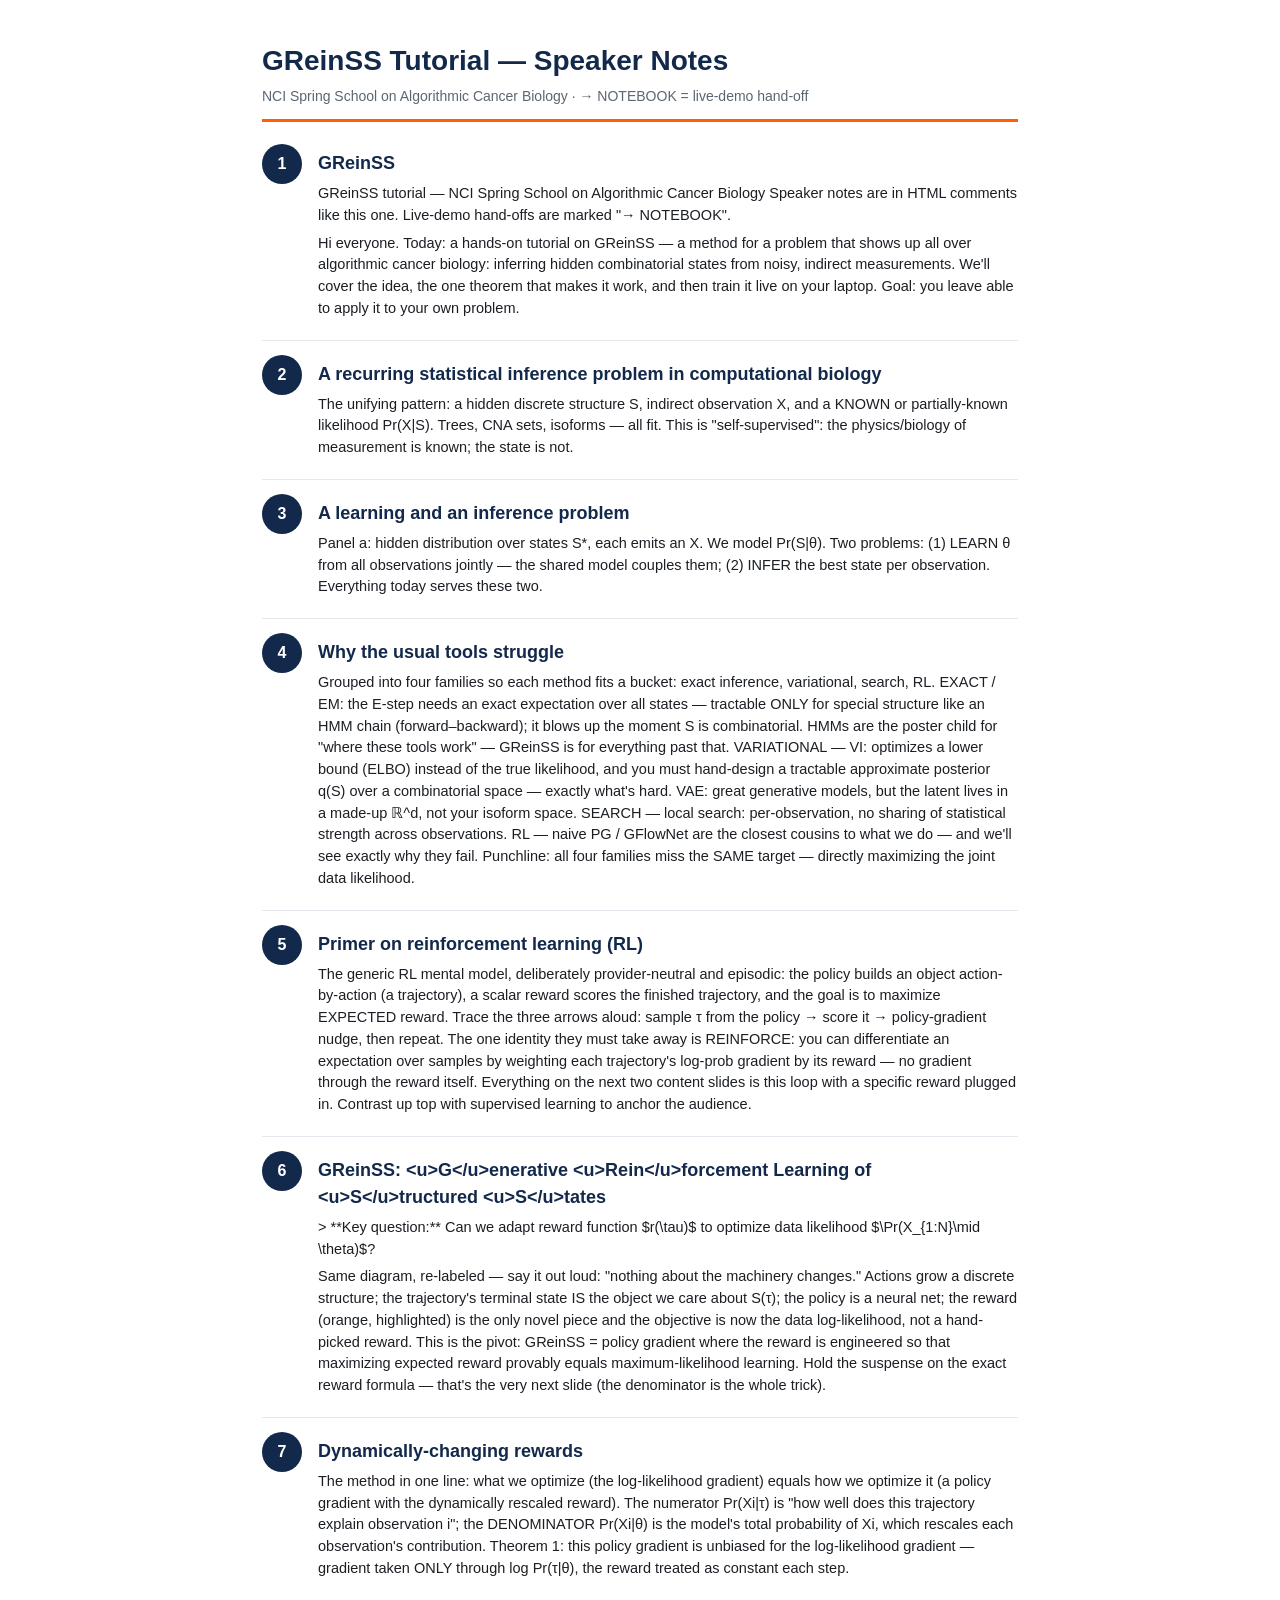
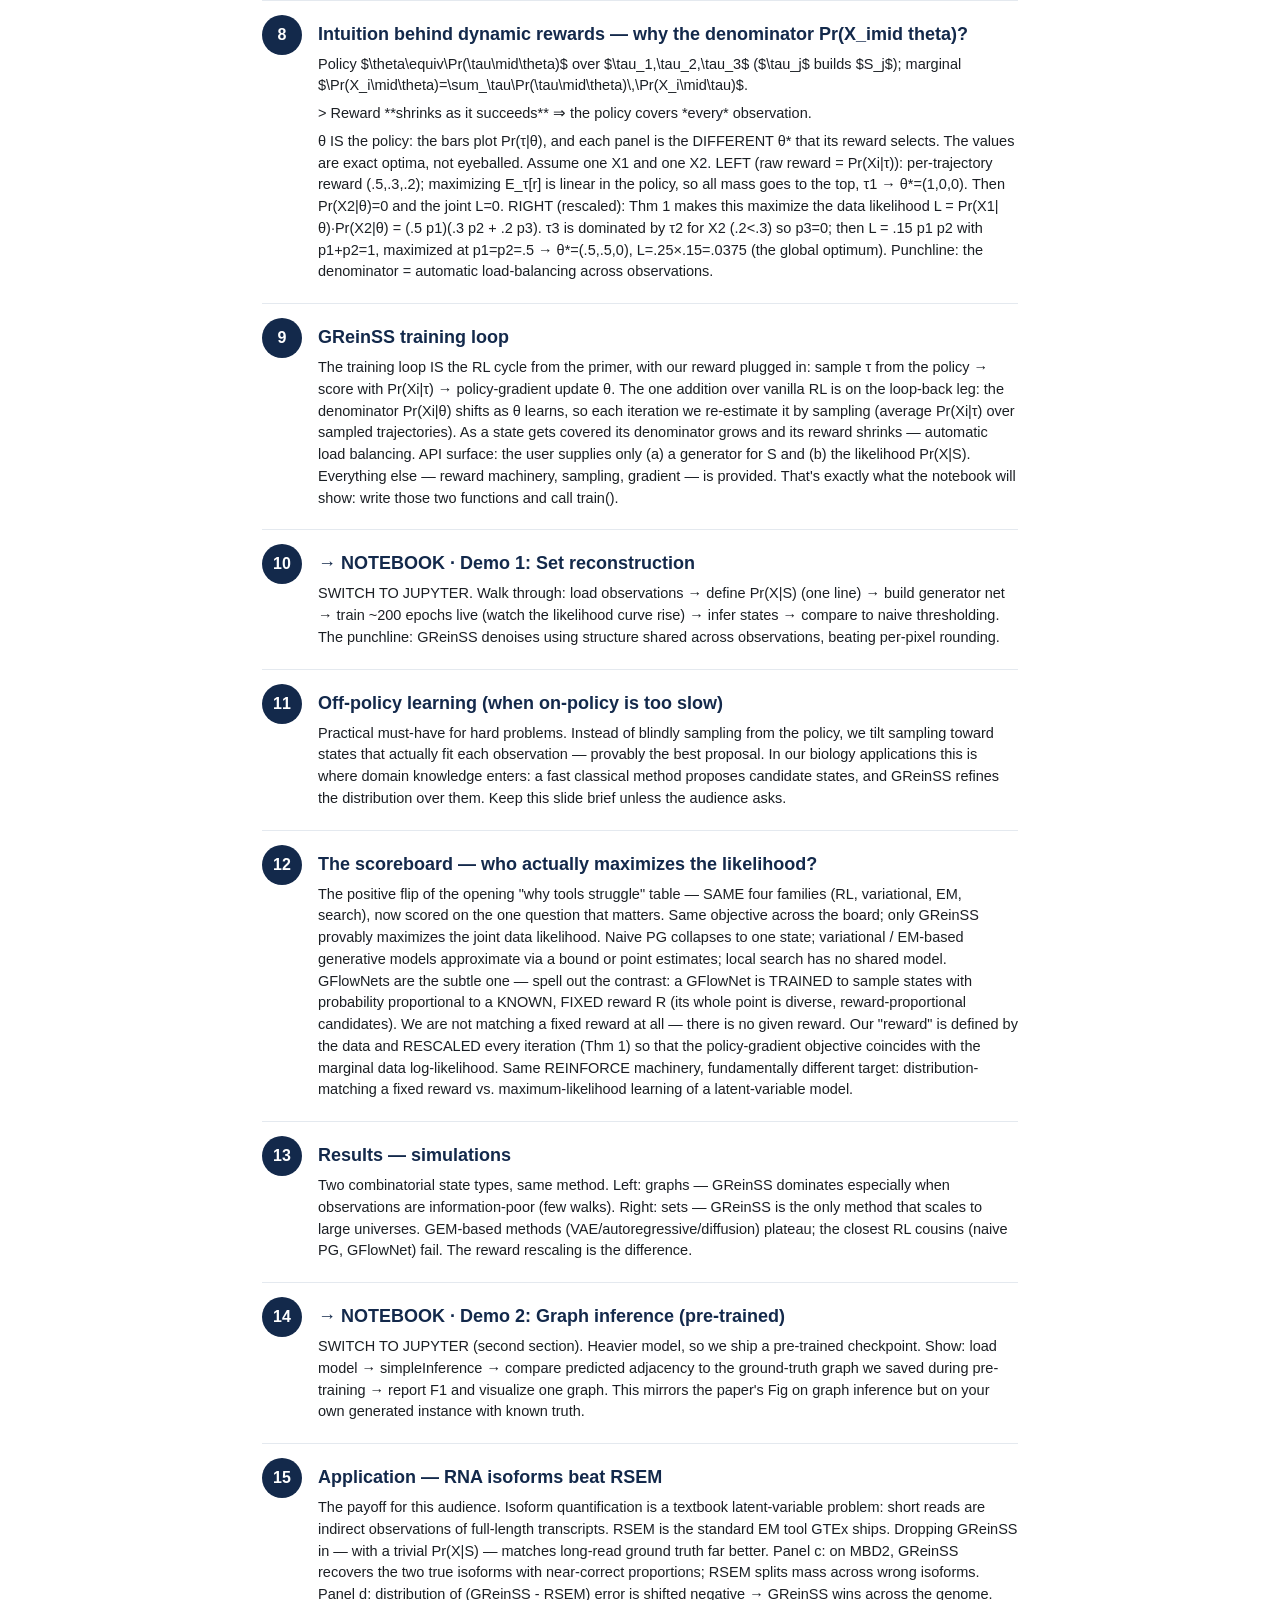
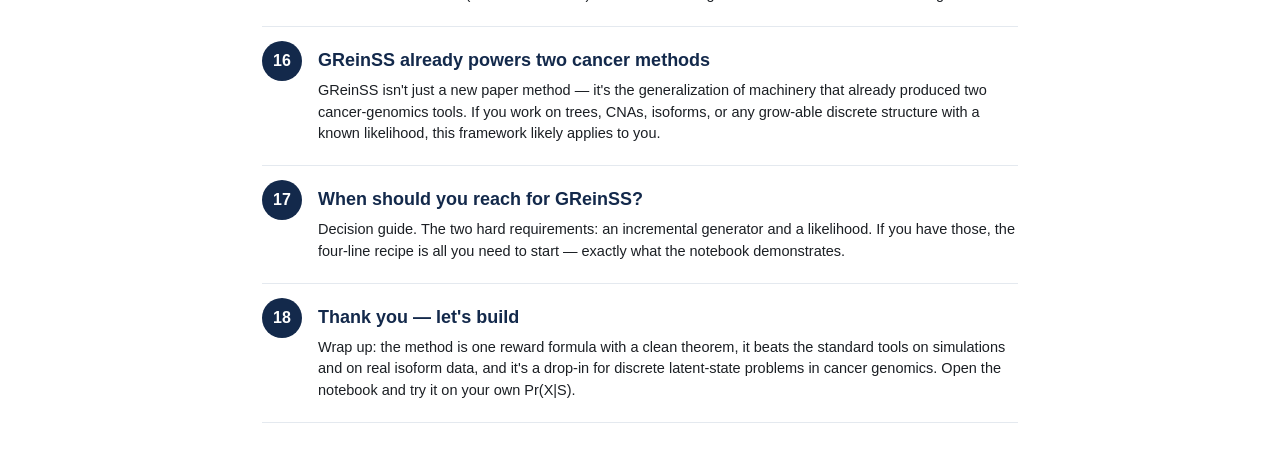
==== commit 8e616c9f: "Isolate SVG figures into build-time includes; reorder slides; add Demo-1 cartoon - Externalize the 1" ====
--- a/speaker-notes.html
+++ b/speaker-notes.html
@@ -1 +1 @@
-<!doctype html><html lang="en"><head><meta charset="utf-8"><title>GReinSS Tutorial — Speaker Notes</title><style>:root{--blue:#13294B;--orange:#FF5F05;--muted:#5b6672;}*{box-sizing:border-box;}body{font-family:-apple-system,"Helvetica Neue",Arial,sans-serif;color:#1b1f24;max-width:820px;margin:0 auto;padding:40px 32px;line-height:1.5;}header{border-bottom:3px solid var(--orange);margin-bottom:8px;padding-bottom:12px;}header h1{color:var(--blue);margin:0 0 4px;font-size:28px;}header p{color:var(--muted);margin:0;font-size:14px;}.card{display:flex;gap:16px;padding:14px 0;border-bottom:1px solid #e4e9ef;break-inside:avoid;page-break-inside:avoid;}.num{flex:0 0 40px;height:40px;border-radius:50%;background:var(--blue);color:#fff;font-weight:700;display:flex;align-items:center;justify-content:center;}.body h2{color:var(--blue);font-size:18px;margin:6px 0;}.body p{margin:6px 0;font-size:14.5px;}.body p.none{color:#9aa4b0;font-style:italic;}@media print{body{max-width:none;}.num{-webkit-print-color-adjust:exact;print-color-adjust:exact;}}</style></head><body><header><h1>GReinSS Tutorial — Speaker Notes</h1><p>NCI Spring School on Algorithmic Cancer Biology · → NOTEBOOK = live-demo hand-off</p></header><section class="card"><div class="num">1</div><div class="body"><h2>GReinSS</h2><p>GReinSS tutorial — NCI Spring School on Algorithmic Cancer Biology Speaker notes are in HTML comments like this one. Live-demo hand-offs are marked &quot;→ NOTEBOOK&quot;.</p><p>Hi everyone. Today: a hands-on tutorial on GReinSS — a method for a problem that shows up all over algorithmic cancer biology: inferring hidden combinatorial states from noisy, indirect measurements. We&#x27;ll cover the idea, the one theorem that makes it work, and then train it live on your laptop. Goal: you leave able to apply it to your own problem.</p></div></section><section class="card"><div class="num">2</div><div class="body"><h2>A recurring statistical inference problem in computational biology</h2><p>The unifying pattern: a hidden discrete structure S, indirect observation X, and a KNOWN or partially-known likelihood Pr(X|S). Trees, CNA sets, isoforms — all fit. This is &quot;self-supervised&quot;: the physics/biology of measurement is known; the state is not.</p></div></section><section class="card"><div class="num">3</div><div class="body"><h2>A learning and an inference problem</h2><p>Panel a: hidden distribution over states S*, each emits an X. We model Pr(S|θ). Two problems: (1) LEARN θ from all observations jointly — the shared model couples them; (2) INFER the best state per observation. Everything today serves these two.</p></div></section><section class="card"><div class="num">4</div><div class="body"><h2>Why the usual tools struggle</h2><p>Grouped into four families so each method fits a bucket: exact inference, variational, search, RL. EXACT / EM: the E-step needs an exact expectation over all states — tractable ONLY for special structure like an HMM chain (forward–backward); it blows up the moment S is combinatorial. HMMs are the poster child for &quot;where these tools work&quot; — GReinSS is for everything past that. VARIATIONAL — VI: optimizes a lower bound (ELBO) instead of the true likelihood, and you must hand-design a tractable approximate posterior q(S) over a combinatorial space — exactly what&#x27;s hard. VAE: great generative models, but the latent lives in a made-up ℝ^d, not your isoform space. SEARCH — local search: per-observation, no sharing of statistical strength across observations. RL — naive PG / GFlowNet are the closest cousins to what we do — and we&#x27;ll see exactly why they fail. Punchline: all four families miss the SAME target — directly maximizing the joint data likelihood.</p></div></section><section class="card"><div class="num">5</div><div class="body"><h2>Primer on reinforcement learning (RL)</h2><p>The generic RL mental model, deliberately provider-neutral and episodic: the policy builds an object action-by-action (a trajectory), a scalar reward scores the finished trajectory, and the goal is to maximize EXPECTED reward. Trace the three arrows aloud: sample τ from the policy → score it → policy-gradient nudge, then repeat. The one identity they must take away is REINFORCE: you can differentiate an expectation over samples by weighting each trajectory&#x27;s log-prob gradient by its reward — no gradient through the reward itself. Everything on the next two content slides is this loop with a specific reward plugged in. Contrast up top with supervised learning to anchor the audience.</p></div></section><section class="card"><div class="num">6</div><div class="body"><h2>GReinSS: &lt;u&gt;G&lt;/u&gt;enerative &lt;u&gt;Rein&lt;/u&gt;forcement Learning of &lt;u&gt;S&lt;/u&gt;tructured &lt;u&gt;S&lt;/u&gt;tates</h2><p>&gt; **Key question:** Can we adapt reward function $r(\tau)$ to optimize data likelihood $\Pr(X_{1:N}\mid \theta)$?</p><p>Same diagram, re-labeled — say it out loud: &quot;nothing about the machinery changes.&quot; Actions grow a discrete structure; the trajectory&#x27;s terminal state IS the object we care about S(τ); the policy is a neural net; the reward (orange, highlighted) is the only novel piece and the objective is now the data log-likelihood, not a hand-picked reward. This is the pivot: GReinSS = policy gradient where the reward is engineered so that maximizing expected reward provably equals maximum-likelihood learning. Hold the suspense on the exact reward formula — that&#x27;s the very next slide (the denominator is the whole trick).</p></div></section><section class="card"><div class="num">7</div><div class="body"><h2>Dynamically-changing rewards</h2><p>The method in one line: what we optimize (the log-likelihood gradient) equals how we optimize it (a policy gradient with the dynamically rescaled reward). The numerator Pr(Xi|τ) is &quot;how well does this trajectory explain observation i&quot;; the DENOMINATOR Pr(Xi|θ) is the model&#x27;s total probability of Xi, which rescales each observation&#x27;s contribution. Theorem 1: this policy gradient is unbiased for the log-likelihood gradient — gradient taken ONLY through log Pr(τ|θ), the reward treated as constant each step.</p></div></section><section class="card"><div class="num">8</div><div class="body"><h2>GReinSS training loop</h2><p>The training loop IS the RL cycle from the primer, with our reward plugged in: sample τ from the policy → score with Pr(Xi|τ) → policy-gradient update θ. The one addition over vanilla RL is on the loop-back leg: the denominator Pr(Xi|θ) shifts as θ learns, so each iteration we re-estimate it by sampling (average Pr(Xi|τ) over sampled trajectories). As a state gets covered its denominator grows and its reward shrinks — automatic load balancing. API surface: the user supplies only (a) a generator for S and (b) the likelihood Pr(X|S). Everything else — reward machinery, sampling, gradient — is provided. That&#x27;s exactly what the notebook will show: write those two functions and call train().</p></div></section><section class="card"><div class="num">9</div><div class="body"><h2>Intuition behind dynamic rewards — why the denominator Pr(X_imid theta)?</h2><p>Policy $\theta\equiv\Pr(\tau\mid\theta)$ over $\tau_1,\tau_2,\tau_3$ ($\tau_j$ builds $S_j$); marginal $\Pr(X_i\mid\theta)=\sum_\tau\Pr(\tau\mid\theta)\,\Pr(X_i\mid\tau)$.</p><p>&gt; Reward **shrinks as it succeeds** ⇒ the policy covers *every* observation.</p><p>θ IS the policy: the bars plot Pr(τ|θ), and each panel is the DIFFERENT θ* that its reward selects. The values are exact optima, not eyeballed. Assume one X1 and one X2. LEFT (raw reward = Pr(Xi|τ)): per-trajectory reward (.5,.3,.2); maximizing E_τ[r] is linear in the policy, so all mass goes to the top, τ1 → θ*=(1,0,0). Then Pr(X2|θ)=0 and the joint L=0. RIGHT (rescaled): Thm 1 makes this maximize the data likelihood L = Pr(X1|θ)·Pr(X2|θ) = (.5 p1)(.3 p2 + .2 p3). τ3 is dominated by τ2 for X2 (.2&lt;.3) so p3=0; then L = .15 p1 p2 with p1+p2=1, maximized at p1=p2=.5 → θ*=(.5,.5,0), L=.25×.15=.0375 (the global optimum). Punchline: the denominator = automatic load-balancing across observations.</p></div></section><section class="card"><div class="num">10</div><div class="body"><h2>→ NOTEBOOK · Demo 1: Set reconstruction</h2><p>SWITCH TO JUPYTER. Walk through: load observations → define Pr(X|S) (one line) → build generator net → train ~200 epochs live (watch the likelihood curve rise) → infer states → compare to naive thresholding. The punchline: GReinSS denoises using structure shared across observations, beating per-pixel rounding.</p></div></section><section class="card"><div class="num">11</div><div class="body"><h2>Off-policy learning (when on-policy is too slow)</h2><p>Practical must-have for hard problems. Instead of blindly sampling from the policy, we tilt sampling toward states that actually fit each observation — provably the best proposal. In our biology applications this is where domain knowledge enters: a fast classical method proposes candidate states, and GReinSS refines the distribution over them. Keep this slide brief unless the audience asks.</p></div></section><section class="card"><div class="num">12</div><div class="body"><h2>The scoreboard — who actually maximizes the likelihood?</h2><p>The positive flip of the opening &quot;why tools struggle&quot; table — SAME four families (RL, variational, EM, search), now scored on the one question that matters. Same objective across the board; only GReinSS provably maximizes the joint data likelihood. Naive PG collapses to one state; variational / EM-based generative models approximate via a bound or point estimates; local search has no shared model. GFlowNets are the subtle one — spell out the contrast: a GFlowNet is TRAINED to sample states with probability proportional to a KNOWN, FIXED reward R (its whole point is diverse, reward-proportional candidates). We are not matching a fixed reward at all — there is no given reward. Our &quot;reward&quot; is defined by the data and RESCALED every iteration (Thm 1) so that the policy-gradient objective coincides with the marginal data log-likelihood. Same REINFORCE machinery, fundamentally different target: distribution-matching a fixed reward vs. maximum-likelihood learning of a latent-variable model.</p></div></section><section class="card"><div class="num">13</div><div class="body"><h2>Results — simulations</h2><p>Two combinatorial state types, same method. Left: graphs — GReinSS dominates especially when observations are information-poor (few walks). Right: sets — GReinSS is the only method that scales to large universes. GEM-based methods (VAE/autoregressive/diffusion) plateau; the closest RL cousins (naive PG, GFlowNet) fail. The reward rescaling is the difference.</p></div></section><section class="card"><div class="num">14</div><div class="body"><h2>→ NOTEBOOK · Demo 2: Graph inference (pre-trained)</h2><p>SWITCH TO JUPYTER (second section). Heavier model, so we ship a pre-trained checkpoint. Show: load model → simpleInference → compare predicted adjacency to the ground-truth graph we saved during pre-training → report F1 and visualize one graph. This mirrors the paper&#x27;s Fig on graph inference but on your own generated instance with known truth.</p></div></section><section class="card"><div class="num">15</div><div class="body"><h2>Application — RNA isoforms beat RSEM</h2><p>The payoff for this audience. Isoform quantification is a textbook latent-variable problem: short reads are indirect observations of full-length transcripts. RSEM is the standard EM tool GTEx ships. Dropping GReinSS in — with a trivial Pr(X|S) — matches long-read ground truth far better. Panel c: on MBD2, GReinSS recovers the two true isoforms with near-correct proportions; RSEM splits mass across wrong isoforms. Panel d: distribution of (GReinSS - RSEM) error is shifted negative → GReinSS wins across the genome.</p></div></section><section class="card"><div class="num">16</div><div class="body"><h2>GReinSS already powers two cancer methods</h2><p>GReinSS isn&#x27;t just a new paper method — it&#x27;s the generalization of machinery that already produced two cancer-genomics tools. If you work on trees, CNAs, isoforms, or any grow-able discrete structure with a known likelihood, this framework likely applies to you.</p></div></section><section class="card"><div class="num">17</div><div class="body"><h2>When should you reach for GReinSS?</h2><p>Decision guide. The two hard requirements: an incremental generator and a likelihood. If you have those, the four-line recipe is all you need to start — exactly what the notebook demonstrates.</p></div></section><section class="card"><div class="num">18</div><div class="body"><h2>Thank you — let&#x27;s build</h2><p>Wrap up: the method is one reward formula with a clean theorem, it beats the standard tools on simulations and on real isoform data, and it&#x27;s a drop-in for discrete latent-state problems in cancer genomics. Open the notebook and try it on your own Pr(X|S).</p></div></section></body></html>+<!doctype html><html lang="en"><head><meta charset="utf-8"><title>GReinSS Tutorial — Speaker Notes</title><style>:root{--blue:#13294B;--orange:#FF5F05;--muted:#5b6672;}*{box-sizing:border-box;}body{font-family:-apple-system,"Helvetica Neue",Arial,sans-serif;color:#1b1f24;max-width:820px;margin:0 auto;padding:40px 32px;line-height:1.5;}header{border-bottom:3px solid var(--orange);margin-bottom:8px;padding-bottom:12px;}header h1{color:var(--blue);margin:0 0 4px;font-size:28px;}header p{color:var(--muted);margin:0;font-size:14px;}.card{display:flex;gap:16px;padding:14px 0;border-bottom:1px solid #e4e9ef;break-inside:avoid;page-break-inside:avoid;}.num{flex:0 0 40px;height:40px;border-radius:50%;background:var(--blue);color:#fff;font-weight:700;display:flex;align-items:center;justify-content:center;}.body h2{color:var(--blue);font-size:18px;margin:6px 0;}.body p{margin:6px 0;font-size:14.5px;}.body p.none{color:#9aa4b0;font-style:italic;}@media print{body{max-width:none;}.num{-webkit-print-color-adjust:exact;print-color-adjust:exact;}}</style></head><body><header><h1>GReinSS Tutorial — Speaker Notes</h1><p>NCI Spring School on Algorithmic Cancer Biology · → NOTEBOOK = live-demo hand-off</p></header><section class="card"><div class="num">1</div><div class="body"><h2>GReinSS</h2><p>GReinSS tutorial — NCI Spring School on Algorithmic Cancer Biology Speaker notes are in HTML comments like this one. Live-demo hand-offs are marked &quot;→ NOTEBOOK&quot;.</p><p>Hi everyone. Today: a hands-on tutorial on GReinSS — a method for a problem that shows up all over algorithmic cancer biology: inferring hidden combinatorial states from noisy, indirect measurements. We&#x27;ll cover the idea, the one theorem that makes it work, and then train it live on your laptop. Goal: you leave able to apply it to your own problem.</p></div></section><section class="card"><div class="num">2</div><div class="body"><h2>A recurring statistical inference problem in computational biology</h2><p>The unifying pattern: a hidden discrete structure S, indirect observation X, and a KNOWN or partially-known likelihood Pr(X|S). Trees, CNA sets, isoforms — all fit. This is &quot;self-supervised&quot;: the physics/biology of measurement is known; the state is not.</p></div></section><section class="card"><div class="num">3</div><div class="body"><h2>A learning and an inference problem</h2><p>Panel a: hidden distribution over states S*, each emits an X. We model Pr(S|θ). Two problems: (1) LEARN θ from all observations jointly — the shared model couples them; (2) INFER the best state per observation. Everything today serves these two.</p></div></section><section class="card"><div class="num">4</div><div class="body"><h2>Why the usual tools struggle</h2><p>Grouped into four families so each method fits a bucket: exact inference, variational, search, RL. EXACT / EM: the E-step needs an exact expectation over all states — tractable ONLY for special structure like an HMM chain (forward–backward); it blows up the moment S is combinatorial. HMMs are the poster child for &quot;where these tools work&quot; — GReinSS is for everything past that. VARIATIONAL — VI: optimizes a lower bound (ELBO) instead of the true likelihood, and you must hand-design a tractable approximate posterior q(S) over a combinatorial space — exactly what&#x27;s hard. VAE: great generative models, but the latent lives in a made-up ℝ^d, not your isoform space. SEARCH — local search: per-observation, no sharing of statistical strength across observations. RL — naive PG / GFlowNet are the closest cousins to what we do — and we&#x27;ll see exactly why they fail. Punchline: all four families miss the SAME target — directly maximizing the joint data likelihood.</p></div></section><section class="card"><div class="num">5</div><div class="body"><h2>Primer on reinforcement learning (RL)</h2><p>The generic RL mental model, deliberately provider-neutral and episodic: the policy builds an object action-by-action (a trajectory), a scalar reward scores the finished trajectory, and the goal is to maximize EXPECTED reward. Trace the three arrows aloud: sample τ from the policy → score it → policy-gradient nudge, then repeat. The one identity they must take away is REINFORCE: you can differentiate an expectation over samples by weighting each trajectory&#x27;s log-prob gradient by its reward — no gradient through the reward itself. Everything on the next two content slides is this loop with a specific reward plugged in. Contrast up top with supervised learning to anchor the audience.</p></div></section><section class="card"><div class="num">6</div><div class="body"><h2>GReinSS: &lt;u&gt;G&lt;/u&gt;enerative &lt;u&gt;Rein&lt;/u&gt;forcement Learning of &lt;u&gt;S&lt;/u&gt;tructured &lt;u&gt;S&lt;/u&gt;tates</h2><p>&gt; **Key question:** Can we adapt reward function $r(\tau)$ to optimize data likelihood $\Pr(X_{1:N}\mid \theta)$?</p><p>Same diagram, re-labeled — say it out loud: &quot;nothing about the machinery changes.&quot; Actions grow a discrete structure; the trajectory&#x27;s terminal state IS the object we care about S(τ); the policy is a neural net; the reward (orange, highlighted) is the only novel piece and the objective is now the data log-likelihood, not a hand-picked reward. This is the pivot: GReinSS = policy gradient where the reward is engineered so that maximizing expected reward provably equals maximum-likelihood learning. Hold the suspense on the exact reward formula — that&#x27;s the very next slide (the denominator is the whole trick).</p></div></section><section class="card"><div class="num">7</div><div class="body"><h2>Dynamically-changing rewards</h2><p>The method in one line: what we optimize (the log-likelihood gradient) equals how we optimize it (a policy gradient with the dynamically rescaled reward). The numerator Pr(Xi|τ) is &quot;how well does this trajectory explain observation i&quot;; the DENOMINATOR Pr(Xi|θ) is the model&#x27;s total probability of Xi, which rescales each observation&#x27;s contribution. Theorem 1: this policy gradient is unbiased for the log-likelihood gradient — gradient taken ONLY through log Pr(τ|θ), the reward treated as constant each step.</p></div></section><section class="card"><div class="num">8</div><div class="body"><h2>Intuition behind dynamic rewards — why the denominator Pr(X_imid theta)?</h2><p>Policy $\theta\equiv\Pr(\tau\mid\theta)$ over $\tau_1,\tau_2,\tau_3$ ($\tau_j$ builds $S_j$); marginal $\Pr(X_i\mid\theta)=\sum_\tau\Pr(\tau\mid\theta)\,\Pr(X_i\mid\tau)$.</p><p>&gt; Reward **shrinks as it succeeds** ⇒ the policy covers *every* observation.</p><p>θ IS the policy: the bars plot Pr(τ|θ), and each panel is the DIFFERENT θ* that its reward selects. The values are exact optima, not eyeballed. Assume one X1 and one X2. LEFT (raw reward = Pr(Xi|τ)): per-trajectory reward (.5,.3,.2); maximizing E_τ[r] is linear in the policy, so all mass goes to the top, τ1 → θ*=(1,0,0). Then Pr(X2|θ)=0 and the joint L=0. RIGHT (rescaled): Thm 1 makes this maximize the data likelihood L = Pr(X1|θ)·Pr(X2|θ) = (.5 p1)(.3 p2 + .2 p3). τ3 is dominated by τ2 for X2 (.2&lt;.3) so p3=0; then L = .15 p1 p2 with p1+p2=1, maximized at p1=p2=.5 → θ*=(.5,.5,0), L=.25×.15=.0375 (the global optimum). Punchline: the denominator = automatic load-balancing across observations.</p></div></section><section class="card"><div class="num">9</div><div class="body"><h2>GReinSS training loop</h2><p>The training loop IS the RL cycle from the primer, with our reward plugged in: sample τ from the policy → score with Pr(Xi|τ) → policy-gradient update θ. The one addition over vanilla RL is on the loop-back leg: the denominator Pr(Xi|θ) shifts as θ learns, so each iteration we re-estimate it by sampling (average Pr(Xi|τ) over sampled trajectories). As a state gets covered its denominator grows and its reward shrinks — automatic load balancing. API surface: the user supplies only (a) a generator for S and (b) the likelihood Pr(X|S). Everything else — reward machinery, sampling, gradient — is provided. That&#x27;s exactly what the notebook will show: write those two functions and call train().</p></div></section><section class="card"><div class="num">10</div><div class="body"><h2>→ NOTEBOOK · Demo 1: Set reconstruction</h2><p>SWITCH TO JUPYTER. Walk through: load observations → define Pr(X|S) (one line) → build generator net → train ~200 epochs live (watch the likelihood curve rise) → infer states → compare to naive thresholding. The punchline: GReinSS denoises using structure shared across observations, beating per-pixel rounding.</p></div></section><section class="card"><div class="num">11</div><div class="body"><h2>Off-policy learning (when on-policy is too slow)</h2><p>Practical must-have for hard problems. Instead of blindly sampling from the policy, we tilt sampling toward states that actually fit each observation — provably the best proposal. In our biology applications this is where domain knowledge enters: a fast classical method proposes candidate states, and GReinSS refines the distribution over them. Keep this slide brief unless the audience asks.</p></div></section><section class="card"><div class="num">12</div><div class="body"><h2>The scoreboard — who actually maximizes the likelihood?</h2><p>The positive flip of the opening &quot;why tools struggle&quot; table — SAME four families (RL, variational, EM, search), now scored on the one question that matters. Same objective across the board; only GReinSS provably maximizes the joint data likelihood. Naive PG collapses to one state; variational / EM-based generative models approximate via a bound or point estimates; local search has no shared model. GFlowNets are the subtle one — spell out the contrast: a GFlowNet is TRAINED to sample states with probability proportional to a KNOWN, FIXED reward R (its whole point is diverse, reward-proportional candidates). We are not matching a fixed reward at all — there is no given reward. Our &quot;reward&quot; is defined by the data and RESCALED every iteration (Thm 1) so that the policy-gradient objective coincides with the marginal data log-likelihood. Same REINFORCE machinery, fundamentally different target: distribution-matching a fixed reward vs. maximum-likelihood learning of a latent-variable model.</p></div></section><section class="card"><div class="num">13</div><div class="body"><h2>Results — simulations</h2><p>Two combinatorial state types, same method. Left: graphs — GReinSS dominates especially when observations are information-poor (few walks). Right: sets — GReinSS is the only method that scales to large universes. GEM-based methods (VAE/autoregressive/diffusion) plateau; the closest RL cousins (naive PG, GFlowNet) fail. The reward rescaling is the difference.</p></div></section><section class="card"><div class="num">14</div><div class="body"><h2>→ NOTEBOOK · Demo 2: Graph inference (pre-trained)</h2><p>SWITCH TO JUPYTER (second section). Heavier model, so we ship a pre-trained checkpoint. Show: load model → simpleInference → compare predicted adjacency to the ground-truth graph we saved during pre-training → report F1 and visualize one graph. This mirrors the paper&#x27;s Fig on graph inference but on your own generated instance with known truth.</p></div></section><section class="card"><div class="num">15</div><div class="body"><h2>Application — RNA isoforms beat RSEM</h2><p>The payoff for this audience. Isoform quantification is a textbook latent-variable problem: short reads are indirect observations of full-length transcripts. RSEM is the standard EM tool GTEx ships. Dropping GReinSS in — with a trivial Pr(X|S) — matches long-read ground truth far better. Panel c: on MBD2, GReinSS recovers the two true isoforms with near-correct proportions; RSEM splits mass across wrong isoforms. Panel d: distribution of (GReinSS - RSEM) error is shifted negative → GReinSS wins across the genome.</p></div></section><section class="card"><div class="num">16</div><div class="body"><h2>GReinSS already powers two cancer methods</h2><p>GReinSS isn&#x27;t just a new paper method — it&#x27;s the generalization of machinery that already produced two cancer-genomics tools. If you work on trees, CNAs, isoforms, or any grow-able discrete structure with a known likelihood, this framework likely applies to you.</p></div></section><section class="card"><div class="num">17</div><div class="body"><h2>When should you reach for GReinSS?</h2><p>Decision guide. The two hard requirements: an incremental generator and a likelihood. If you have those, the four-line recipe is all you need to start — exactly what the notebook demonstrates.</p></div></section><section class="card"><div class="num">18</div><div class="body"><h2>Thank you — let&#x27;s build</h2><p>Wrap up: the method is one reward formula with a clean theorem, it beats the standard tools on simulations and on real isoform data, and it&#x27;s a drop-in for discrete latent-state problems in cancer genomics. Open the notebook and try it on your own Pr(X|S).</p></div></section></body></html>
